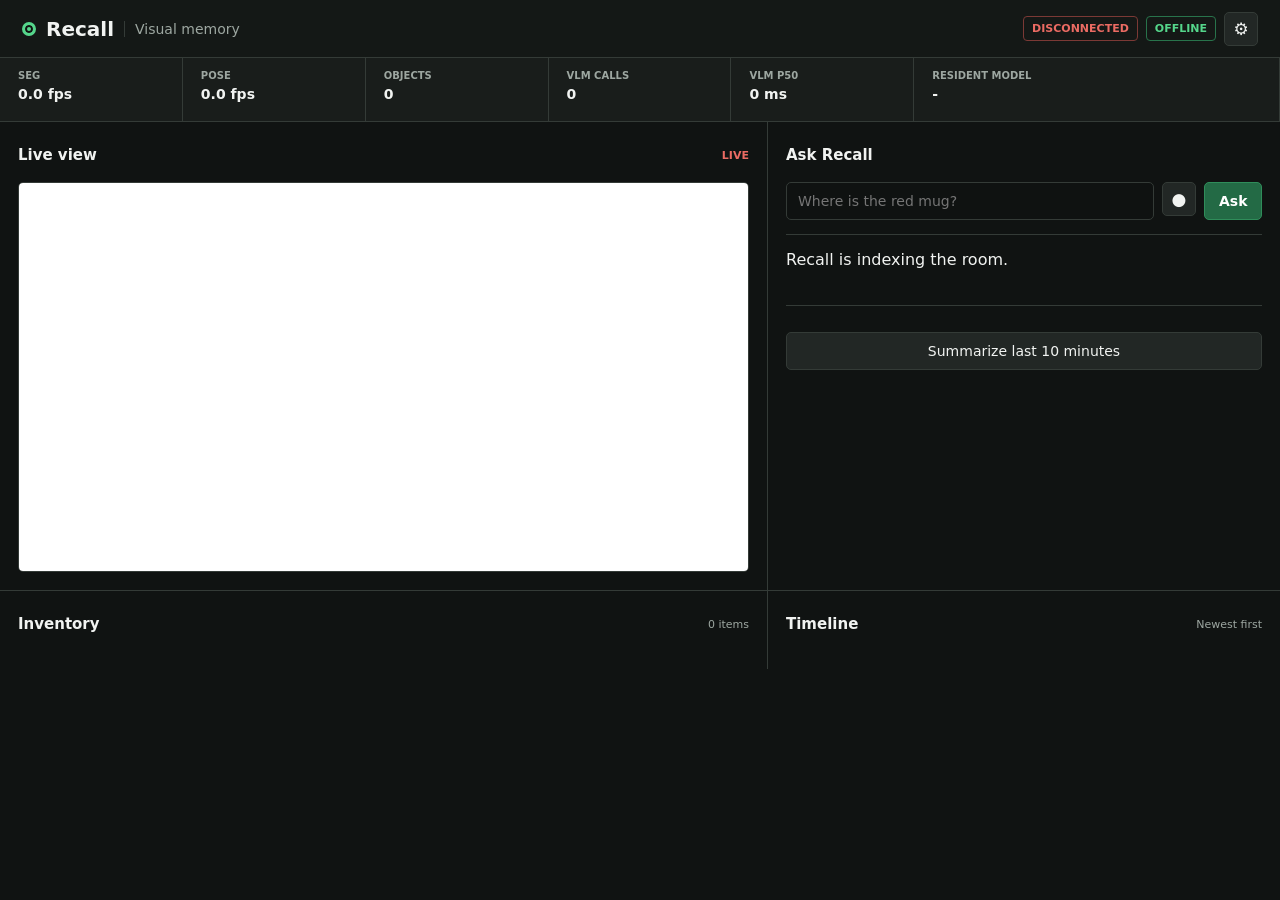
==== ui/index.html @ fa62acf2 "feat: build Recall edge visual memory" ====
<!doctype html>
<html lang="en">
<head>
  <meta charset="utf-8">
  <meta name="viewport" content="width=device-width,initial-scale=1">
  <title>Recall</title>
  <link rel="stylesheet" href="style.css">
</head>
<body>
  <header class="topbar">
    <div class="brand"><span class="mark" aria-hidden="true"></span><h1>Recall</h1><span>Visual memory</span></div>
    <div class="status-group">
      <span id="mode-badge" class="badge warning">CONNECTING</span>
      <span id="offline-badge" class="badge">OFFLINE</span>
      <button id="settings-button" class="icon-button" title="Connection settings" aria-label="Connection settings">&#9881;</button>
    </div>
  </header>

  <section id="status-strip" class="status-strip" aria-label="Runtime status">
    <div><span>SEG</span><strong id="seg-fps">0.0 fps</strong></div>
    <div><span>POSE</span><strong id="pose-fps">0.0 fps</strong></div>
    <div><span>OBJECTS</span><strong id="object-count">0</strong></div>
    <div><span>VLM CALLS</span><strong id="vlm-calls">0</strong></div>
    <div><span>VLM P50</span><strong id="vlm-latency">0 ms</strong></div>
    <div class="model-stat"><span>RESIDENT MODEL</span><strong id="model-name">-</strong></div>
  </section>

  <main>
    <section class="workspace">
      <div class="live-pane">
        <div class="section-title"><h2>Live view</h2><span class="live-dot">LIVE</span></div>
        <div class="viewer-frame">
          <iframe id="live-view" title="Recall live camera"></iframe>
          <div id="viewer-fallback" class="viewer-fallback"><strong>Insight channel 0</strong><span>Waiting for video</span></div>
        </div>
      </div>
      <div class="ask-pane">
        <div class="section-title"><h2>Ask Recall</h2></div>
        <form id="ask-form">
          <input id="question" name="question" autocomplete="off" placeholder="Where is the red mug?" aria-label="Question">
          <button id="mic-button" class="icon-button mic" type="button" title="Ask by voice" aria-label="Ask by voice">&#9679;</button>
          <button class="send-button" type="submit">Ask</button>
        </form>
        <div id="answer" class="answer" aria-live="polite">Recall is indexing the room.</div>
        <div id="answer-snapshots" class="snapshot-grid"></div>
        <button id="summary-button" class="secondary-button" type="button">Summarize last 10 minutes</button>
      </div>
    </section>

    <section class="memory-band">
      <div class="inventory-pane">
        <div class="section-title"><h2>Inventory</h2><span id="inventory-count">0 items</span></div>
        <div id="inventory" class="inventory-grid"></div>
      </div>
      <div class="timeline-pane">
        <div class="section-title"><h2>Timeline</h2><span>Newest first</span></div>
        <div id="timeline" class="timeline"></div>
      </div>
    </section>
  </main>

  <dialog id="settings-dialog">
    <form method="dialog">
      <div class="section-title"><h2>Connection</h2><button class="icon-button" value="cancel" aria-label="Close">&#215;</button></div>
      <label>Recall API<input id="api-url" value="http://10.42.0.232:8090"></label>
      <label>Insight viewer<input id="insight-url" value="https://10.42.0.1:8081/static/viewer.html?mode=light&amp;src=0&amp;max_channels=4"></label>
      <button id="save-settings" class="send-button" value="default">Save</button>
    </form>
  </dialog>
  <script src="app.js"></script>
</body>
</html>
---- ui/style.css ----
:root {
  color-scheme: dark;
  --bg: #101312;
  --surface: #191d1b;
  --surface-2: #222725;
  --line: #343b37;
  --text: #f1f3f1;
  --muted: #9da7a1;
  --green: #55d68b;
  --amber: #e8b55b;
  --red: #eb6b63;
  --blue: #6ea8df;
}
* { box-sizing: border-box; }
body { margin: 0; background: var(--bg); color: var(--text); font-family: Inter, ui-sans-serif, system-ui, sans-serif; font-size: 14px; letter-spacing: 0; }
button, input { font: inherit; letter-spacing: 0; }
button { cursor: pointer; }
.topbar { height: 58px; padding: 0 22px; display: flex; align-items: center; justify-content: space-between; border-bottom: 1px solid var(--line); background: #141816; }
.brand, .status-group, .section-title { display: flex; align-items: center; }
.brand { gap: 10px; }
.brand h1 { margin: 0; font-size: 20px; }
.brand > span:last-child { color: var(--muted); padding-left: 10px; border-left: 1px solid var(--line); }
.mark { width: 14px; height: 14px; border: 3px solid var(--green); border-radius: 50%; box-shadow: inset 0 0 0 2px var(--bg); background: var(--green); }
.status-group { gap: 8px; }
.badge { padding: 5px 8px; border: 1px solid #28734b; color: var(--green); font-size: 11px; font-weight: 700; border-radius: 4px; }
.badge.warning { color: var(--amber); border-color: #755b2e; }
.badge.error { color: var(--red); border-color: #7b3935; }
.icon-button { border: 1px solid var(--line); background: var(--surface-2); color: var(--text); width: 34px; height: 34px; border-radius: 5px; font-size: 17px; }
.icon-button:hover, .secondary-button:hover { border-color: var(--blue); }
.status-strip { min-height: 64px; display: grid; grid-template-columns: repeat(5, minmax(90px, 1fr)) minmax(220px, 2fr); border-bottom: 1px solid var(--line); background: var(--surface); }
.status-strip > div { padding: 12px 18px; border-right: 1px solid var(--line); min-width: 0; }
.status-strip span { display: block; color: var(--muted); font-size: 10px; font-weight: 700; margin-bottom: 5px; }
.status-strip strong { display: block; font-size: 14px; white-space: nowrap; overflow: hidden; text-overflow: ellipsis; }
main { width: 100%; }
.workspace { display: grid; grid-template-columns: minmax(0, 3fr) minmax(320px, 2fr); min-height: 450px; border-bottom: 1px solid var(--line); }
.live-pane, .ask-pane, .inventory-pane, .timeline-pane { padding: 18px; min-width: 0; }
.live-pane, .inventory-pane { border-right: 1px solid var(--line); }
.section-title { justify-content: space-between; min-height: 30px; margin-bottom: 12px; }
.section-title h2 { margin: 0; font-size: 15px; }
.section-title span { color: var(--muted); font-size: 11px; }
.live-dot { color: var(--red) !important; font-weight: 700; }
.viewer-frame { position: relative; background: #080a09; width: 100%; aspect-ratio: 16 / 9; max-height: 390px; overflow: hidden; border: 1px solid var(--line); border-radius: 5px; }
.viewer-frame iframe { position: absolute; inset: 0; width: 100%; height: 100%; border: 0; z-index: 2; background: transparent; }
.viewer-fallback { position: absolute; inset: 0; display: flex; flex-direction: column; justify-content: center; align-items: center; gap: 6px; color: var(--muted); }
.viewer-fallback strong { color: var(--text); }
#ask-form { display: grid; grid-template-columns: minmax(0, 1fr) 34px 58px; gap: 8px; }
input { width: 100%; height: 38px; border: 1px solid var(--line); border-radius: 5px; background: #0f1211; color: var(--text); padding: 0 11px; outline: none; }
input:focus { border-color: var(--blue); }
.mic.recording { color: var(--red); border-color: var(--red); }
.send-button { border: 1px solid #2f8d5a; background: #236a45; color: white; border-radius: 5px; font-weight: 700; padding: 0 14px; min-height: 36px; }
.answer { margin: 14px 0; min-height: 72px; padding: 13px 0; border-top: 1px solid var(--line); border-bottom: 1px solid var(--line); font-size: 16px; line-height: 1.5; }
.snapshot-grid { display: grid; grid-template-columns: repeat(2, minmax(0, 1fr)); gap: 8px; }
.snapshot-grid img { width: 100%; aspect-ratio: 16 / 9; object-fit: cover; border-radius: 5px; border: 1px solid var(--line); }
.secondary-button { width: 100%; min-height: 38px; margin-top: 12px; border: 1px solid var(--line); border-radius: 5px; background: var(--surface-2); color: var(--text); }
.memory-band { display: grid; grid-template-columns: minmax(0, 3fr) minmax(320px, 2fr); }
.inventory-grid { display: grid; grid-template-columns: repeat(3, minmax(0, 1fr)); gap: 9px; }
.item-card { display: grid; grid-template-columns: 62px minmax(0, 1fr); height: 78px; border: 1px solid var(--line); border-radius: 6px; overflow: hidden; background: var(--surface); }
.item-card img { width: 62px; height: 76px; object-fit: cover; background: #0c0e0d; }
.item-copy { padding: 10px; min-width: 0; }
.item-copy strong, .item-copy span { display: block; overflow: hidden; text-overflow: ellipsis; white-space: nowrap; }
.item-copy span { color: var(--muted); font-size: 11px; margin-top: 5px; }
.state { color: var(--green) !important; text-transform: uppercase; font-weight: 700; }
.state.missing { color: var(--red) !important; }
.timeline { max-height: 370px; overflow-y: auto; }
.event { display: grid; grid-template-columns: 66px minmax(0, 1fr) 72px; gap: 10px; align-items: center; min-height: 62px; border-top: 1px solid var(--line); }
.event time { color: var(--muted); font-variant-numeric: tabular-nums; }
.event strong, .event span { display: block; }
.event span { color: var(--muted); margin-top: 3px; font-size: 11px; }
.event img { width: 72px; height: 48px; object-fit: cover; border-radius: 4px; }
.empty { color: var(--muted); padding: 24px 0; }
dialog { width: min(480px, calc(100% - 30px)); border: 1px solid var(--line); border-radius: 7px; background: var(--surface); color: var(--text); padding: 20px; }
dialog::backdrop { background: rgba(0,0,0,.72); }
dialog form { display: grid; gap: 14px; }
dialog label { display: grid; gap: 6px; color: var(--muted); font-size: 12px; }
@media (max-width: 900px) {
  .status-strip { grid-template-columns: repeat(3, 1fr); }
  .status-strip > div:nth-child(3) { border-right: 0; }
  .workspace, .memory-band { grid-template-columns: 1fr; }
  .live-pane, .inventory-pane { border-right: 0; border-bottom: 1px solid var(--line); }
  .inventory-grid { grid-template-columns: repeat(2, minmax(0, 1fr)); }
}
@media (max-width: 560px) {
  .topbar { padding: 0 12px; }
  .brand > span:last-child { display: none; }
  .status-strip { grid-template-columns: repeat(2, 1fr); }
  .status-strip > div { padding: 10px 12px; }
  .model-stat { grid-column: span 2; }
  .live-pane, .ask-pane, .inventory-pane, .timeline-pane { padding: 13px; }
  .inventory-grid { grid-template-columns: 1fr; }
  #ask-form { grid-template-columns: minmax(0, 1fr) 34px; }
  .send-button { grid-column: span 2; }
}
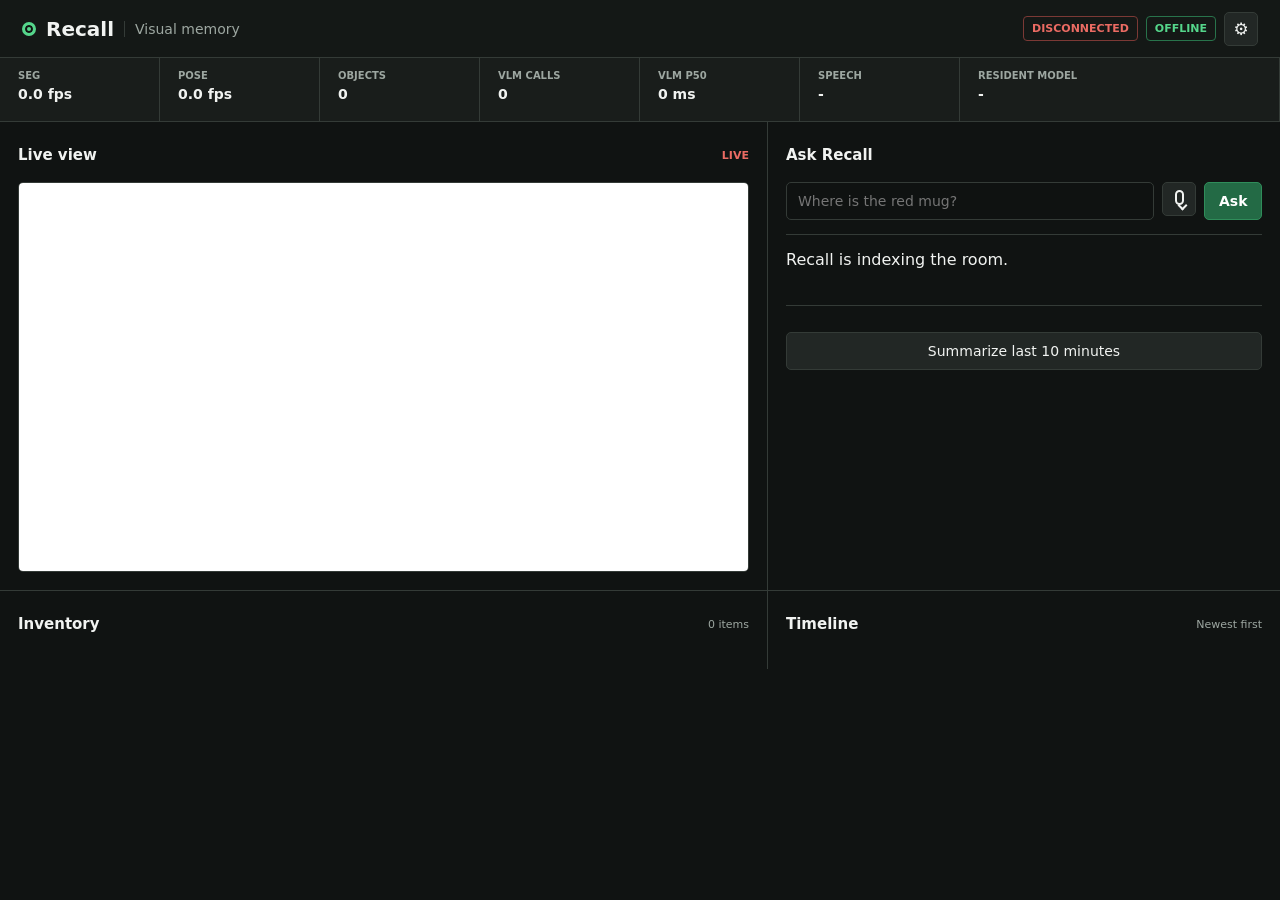
==== commit 6db310ba: "refactor: harden Recall through 50 product audits" ====
--- a/ui/index.html
+++ b/ui/index.html
@@ -22,6 +22,7 @@
     <div><span>OBJECTS</span><strong id="object-count">0</strong></div>
     <div><span>VLM CALLS</span><strong id="vlm-calls">0</strong></div>
     <div><span>VLM P50</span><strong id="vlm-latency">0 ms</strong></div>
+    <div><span>SPEECH</span><strong id="tts-status">-</strong></div>
     <div class="model-stat"><span>RESIDENT MODEL</span><strong id="model-name">-</strong></div>
   </section>
 
@@ -38,8 +39,8 @@
         <div class="section-title"><h2>Ask Recall</h2></div>
         <form id="ask-form">
           <input id="question" name="question" autocomplete="off" placeholder="Where is the red mug?" aria-label="Question">
-          <button id="mic-button" class="icon-button mic" type="button" title="Ask by voice" aria-label="Ask by voice">&#9679;</button>
-          <button class="send-button" type="submit">Ask</button>
+          <button id="mic-button" class="icon-button mic" type="button" title="Ask by voice" aria-label="Ask by voice" aria-pressed="false"><span class="mic-icon" aria-hidden="true"></span></button>
+          <button id="ask-button" class="send-button" type="submit">Ask</button>
         </form>
         <div id="answer" class="answer" aria-live="polite">Recall is indexing the room.</div>
         <div id="answer-snapshots" class="snapshot-grid"></div>
--- a/ui/style.css
+++ b/ui/style.css
@@ -27,7 +27,7 @@
 .badge.error { color: var(--red); border-color: #7b3935; }
 .icon-button { border: 1px solid var(--line); background: var(--surface-2); color: var(--text); width: 34px; height: 34px; border-radius: 5px; font-size: 17px; }
 .icon-button:hover, .secondary-button:hover { border-color: var(--blue); }
-.status-strip { min-height: 64px; display: grid; grid-template-columns: repeat(5, minmax(90px, 1fr)) minmax(220px, 2fr); border-bottom: 1px solid var(--line); background: var(--surface); }
+.status-strip { min-height: 64px; display: grid; grid-template-columns: repeat(6, minmax(86px, 1fr)) minmax(220px, 2fr); border-bottom: 1px solid var(--line); background: var(--surface); }
 .status-strip > div { padding: 12px 18px; border-right: 1px solid var(--line); min-width: 0; }
 .status-strip span { display: block; color: var(--muted); font-size: 10px; font-weight: 700; margin-bottom: 5px; }
 .status-strip strong { display: block; font-size: 14px; white-space: nowrap; overflow: hidden; text-overflow: ellipsis; }
@@ -47,6 +47,10 @@
 input { width: 100%; height: 38px; border: 1px solid var(--line); border-radius: 5px; background: #0f1211; color: var(--text); padding: 0 11px; outline: none; }
 input:focus { border-color: var(--blue); }
 .mic.recording { color: var(--red); border-color: var(--red); }
+.mic-icon { display: inline-block; position: relative; width: 9px; height: 15px; border: 2px solid currentColor; border-radius: 5px; }
+.mic-icon::after { content: ""; position: absolute; left: 2px; bottom: -6px; width: 5px; height: 5px; border-left: 2px solid currentColor; border-bottom: 2px solid currentColor; transform: rotate(-45deg); }
+.mic.recording .mic-icon { color: var(--red); }
+.send-button:disabled, .secondary-button:disabled, .icon-button:disabled, input:disabled { cursor: wait; opacity: .55; }
 .send-button { border: 1px solid #2f8d5a; background: #236a45; color: white; border-radius: 5px; font-weight: 700; padding: 0 14px; min-height: 36px; }
 .answer { margin: 14px 0; min-height: 72px; padding: 13px 0; border-top: 1px solid var(--line); border-bottom: 1px solid var(--line); font-size: 16px; line-height: 1.5; }
 .snapshot-grid { display: grid; grid-template-columns: repeat(2, minmax(0, 1fr)); gap: 8px; }
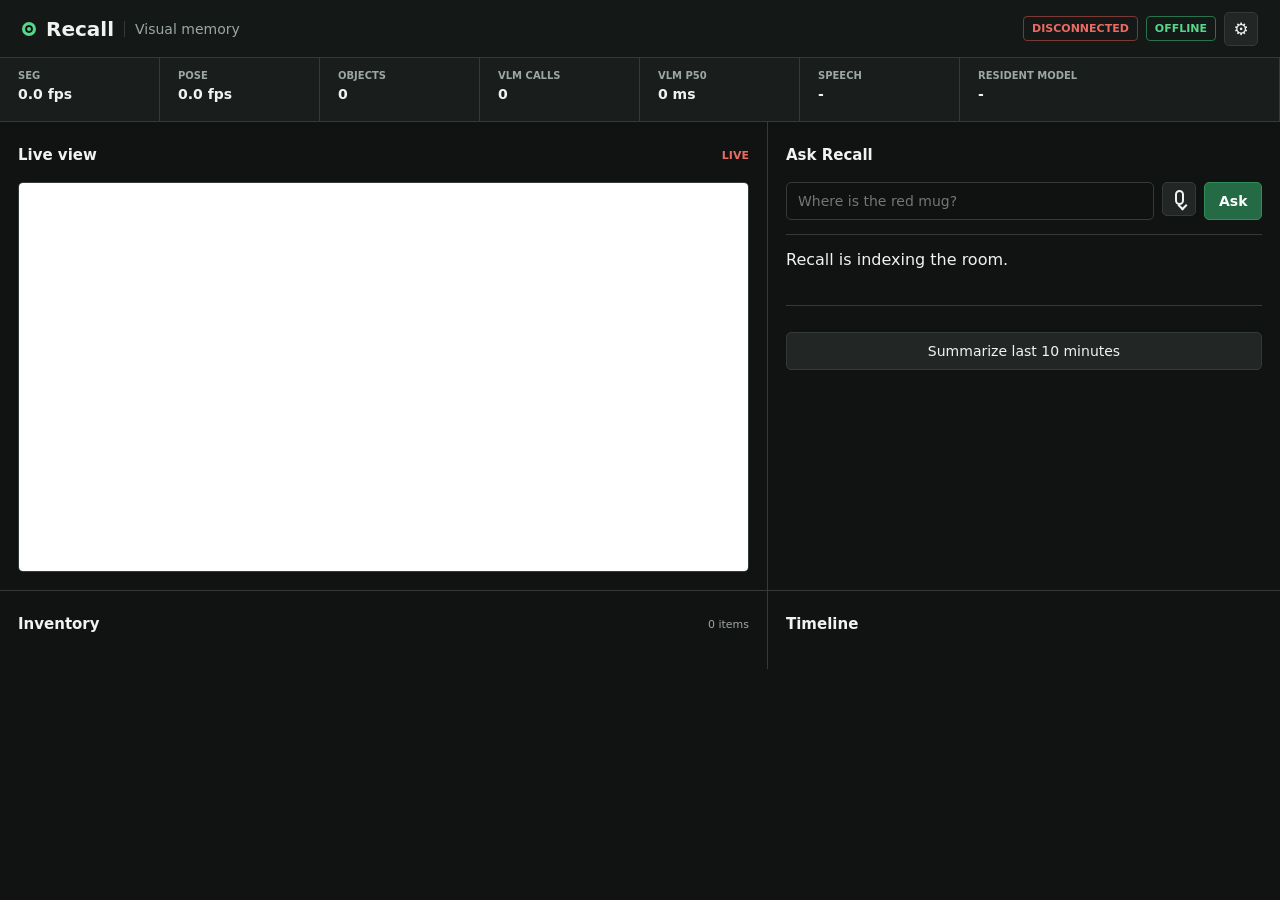
==== commit f410dce3: "refactor: harden Recall through 100 product audits" ====
--- a/ui/index.html
+++ b/ui/index.html
@@ -54,7 +54,7 @@
         <div id="inventory" class="inventory-grid"></div>
       </div>
       <div class="timeline-pane">
-        <div class="section-title"><h2>Timeline</h2><span>Newest first</span></div>
+        <div class="section-title"><h2 id="timeline-title">Timeline</h2><button id="all-events" class="text-button" type="button" hidden>All events</button></div>
         <div id="timeline" class="timeline"></div>
       </div>
     </section>
--- a/ui/style.css
+++ b/ui/style.css
@@ -38,6 +38,7 @@
 .section-title { justify-content: space-between; min-height: 30px; margin-bottom: 12px; }
 .section-title h2 { margin: 0; font-size: 15px; }
 .section-title span { color: var(--muted); font-size: 11px; }
+.text-button { border: 0; background: transparent; color: var(--blue); padding: 4px; font-size: 12px; }
 .live-dot { color: var(--red) !important; font-weight: 700; }
 .viewer-frame { position: relative; background: #080a09; width: 100%; aspect-ratio: 16 / 9; max-height: 390px; overflow: hidden; border: 1px solid var(--line); border-radius: 5px; }
 .viewer-frame iframe { position: absolute; inset: 0; width: 100%; height: 100%; border: 0; z-index: 2; background: transparent; }
@@ -58,7 +59,8 @@
 .secondary-button { width: 100%; min-height: 38px; margin-top: 12px; border: 1px solid var(--line); border-radius: 5px; background: var(--surface-2); color: var(--text); }
 .memory-band { display: grid; grid-template-columns: minmax(0, 3fr) minmax(320px, 2fr); }
 .inventory-grid { display: grid; grid-template-columns: repeat(3, minmax(0, 1fr)); gap: 9px; }
-.item-card { display: grid; grid-template-columns: 62px minmax(0, 1fr); height: 78px; border: 1px solid var(--line); border-radius: 6px; overflow: hidden; background: var(--surface); }
+.item-card { display: grid; grid-template-columns: 62px minmax(0, 1fr); width: 100%; height: 78px; padding: 0; color: var(--text); text-align: left; border: 1px solid var(--line); border-radius: 6px; overflow: hidden; background: var(--surface); }
+.item-card:hover, .item-card.selected { border-color: var(--blue); background: var(--surface-2); }
 .item-card img { width: 62px; height: 76px; object-fit: cover; background: #0c0e0d; }
 .item-copy { padding: 10px; min-width: 0; }
 .item-copy strong, .item-copy span { display: block; overflow: hidden; text-overflow: ellipsis; white-space: nowrap; }
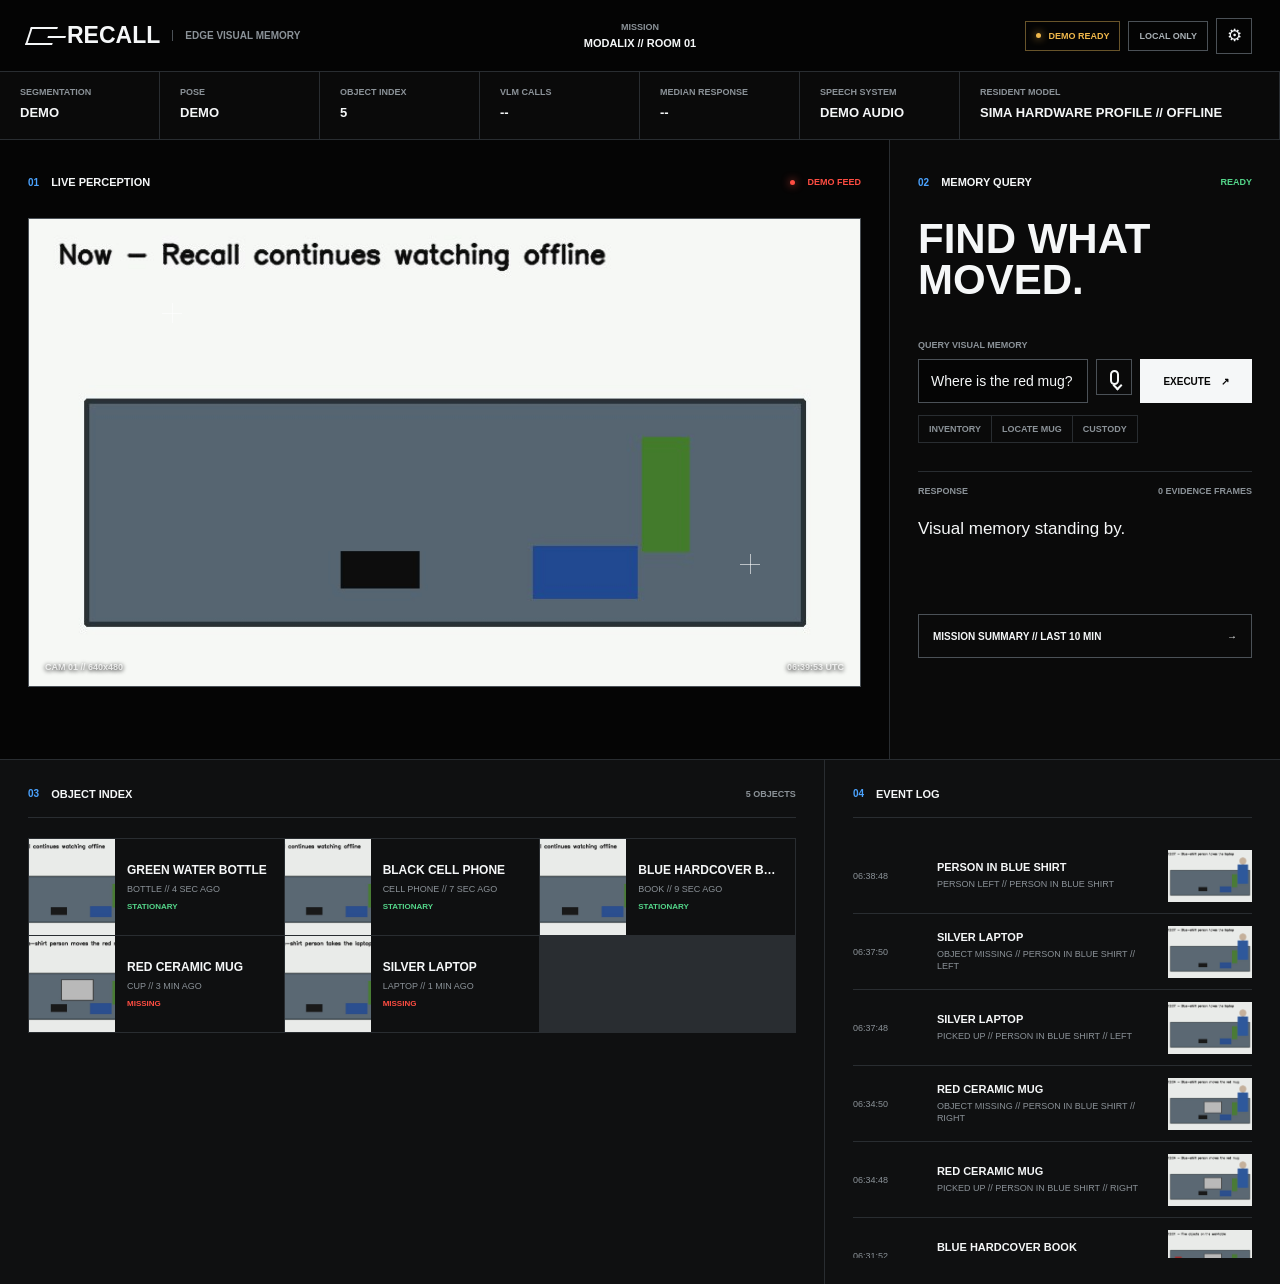
==== commit 1ddfa190: "feat: ship aerospace visual memory console" ====
--- a/ui/index.html
+++ b/ui/index.html
@@ -3,58 +3,96 @@
 <head>
   <meta charset="utf-8">
   <meta name="viewport" content="width=device-width,initial-scale=1">
-  <title>Recall</title>
+  <meta name="theme-color" content="#050505">
+  <title>Recall // Edge Visual Memory</title>
   <link rel="stylesheet" href="style.css">
 </head>
 <body>
   <header class="topbar">
-    <div class="brand"><span class="mark" aria-hidden="true"></span><h1>Recall</h1><span>Visual memory</span></div>
+    <a class="brand" href="#top" aria-label="Recall home">
+      <span class="brand-mark" aria-hidden="true"></span>
+      <span class="brand-name">RECALL</span>
+      <span class="brand-subtitle">EDGE VISUAL MEMORY</span>
+    </a>
+    <div class="mission-id" aria-label="Deployment target">
+      <span>MISSION</span>
+      <strong>MODALIX // ROOM 01</strong>
+    </div>
     <div class="status-group">
-      <span id="mode-badge" class="badge warning">CONNECTING</span>
-      <span id="offline-badge" class="badge">OFFLINE</span>
-      <button id="settings-button" class="icon-button" title="Connection settings" aria-label="Connection settings">&#9881;</button>
+      <span id="mode-badge" class="badge warning"><i></i>CONNECTING</span>
+      <span id="offline-badge" class="badge neutral">LOCAL ONLY</span>
+      <button id="settings-button" class="icon-button" title="Connection settings" aria-label="Connection settings"><span aria-hidden="true">&#9881;</span></button>
     </div>
   </header>
 
-  <section id="status-strip" class="status-strip" aria-label="Runtime status">
-    <div><span>SEG</span><strong id="seg-fps">0.0 fps</strong></div>
-    <div><span>POSE</span><strong id="pose-fps">0.0 fps</strong></div>
-    <div><span>OBJECTS</span><strong id="object-count">0</strong></div>
+  <section id="status-strip" class="status-strip" aria-label="Runtime telemetry">
+    <div><span>SEGMENTATION</span><strong id="seg-fps">0.0 FPS</strong></div>
+    <div><span>POSE</span><strong id="pose-fps">0.0 FPS</strong></div>
+    <div><span>OBJECT INDEX</span><strong id="object-count">0</strong></div>
     <div><span>VLM CALLS</span><strong id="vlm-calls">0</strong></div>
-    <div><span>VLM P50</span><strong id="vlm-latency">0 ms</strong></div>
-    <div><span>SPEECH</span><strong id="tts-status">-</strong></div>
-    <div class="model-stat"><span>RESIDENT MODEL</span><strong id="model-name">-</strong></div>
+    <div><span>MEDIAN RESPONSE</span><strong id="vlm-latency">0 MS</strong></div>
+    <div><span>SPEECH SYSTEM</span><strong id="tts-status">STANDBY</strong></div>
+    <div class="model-stat"><span>RESIDENT MODEL</span><strong id="model-name">WAITING FOR LINK</strong></div>
   </section>
 
-  <main>
+  <main id="top">
     <section class="workspace">
       <div class="live-pane">
-        <div class="section-title"><h2>Live view</h2><span class="live-dot">LIVE</span></div>
-        <div class="viewer-frame">
-          <iframe id="live-view" title="Recall live camera"></iframe>
-          <div id="viewer-fallback" class="viewer-fallback"><strong>Insight channel 0</strong><span>Waiting for video</span></div>
+        <div class="section-heading">
+          <div><span class="section-index">01</span><span class="eyebrow">LIVE PERCEPTION</span></div>
+          <div class="feed-state"><i></i><span id="feed-state">ACQUIRING</span></div>
+        </div>
+        <div class="viewer-frame demo-mode" id="viewer-frame">
+          <iframe id="live-view" title="Recall live camera feed"></iframe>
+          <img id="demo-view" class="demo-view" src="assets/scene-now.jpg" alt="Recall demonstration room feed">
+          <div id="viewer-fallback" class="viewer-fallback"><span>OPTICAL LINK</span><strong>CAMERA 01</strong><small>WAITING FOR VIDEO TRANSPORT</small></div>
+          <div class="feed-hud" aria-hidden="true"><span>CAM 01 // 640x480</span><time id="feed-clock">00:00:00 UTC</time></div>
+          <div class="reticle reticle-a" aria-hidden="true"></div>
+          <div class="reticle reticle-b" aria-hidden="true"></div>
         </div>
       </div>
-      <div class="ask-pane">
-        <div class="section-title"><h2>Ask Recall</h2></div>
+
+      <aside class="ask-pane">
+        <div class="section-heading">
+          <div><span class="section-index">02</span><span class="eyebrow">MEMORY QUERY</span></div>
+          <span id="query-state" class="query-state">READY</span>
+        </div>
+        <h1>FIND WHAT<br>MOVED.</h1>
         <form id="ask-form">
-          <input id="question" name="question" autocomplete="off" placeholder="Where is the red mug?" aria-label="Question">
-          <button id="mic-button" class="icon-button mic" type="button" title="Ask by voice" aria-label="Ask by voice" aria-pressed="false"><span class="mic-icon" aria-hidden="true"></span></button>
-          <button id="ask-button" class="send-button" type="submit">Ask</button>
+          <label for="question">QUERY VISUAL MEMORY</label>
+          <div class="command-line">
+            <input id="question" name="question" autocomplete="off" value="Where is the red mug?" aria-label="Question">
+            <button id="mic-button" class="icon-button mic" type="button" title="Ask by voice" aria-label="Ask by voice" aria-pressed="false"><span class="mic-icon" aria-hidden="true"></span></button>
+            <button id="ask-button" class="send-button" type="submit">EXECUTE <span aria-hidden="true">&#8599;</span></button>
+          </div>
         </form>
-        <div id="answer" class="answer" aria-live="polite">Recall is indexing the room.</div>
-        <div id="answer-snapshots" class="snapshot-grid"></div>
-        <button id="summary-button" class="secondary-button" type="button">Summarize last 10 minutes</button>
-      </div>
+        <div class="quick-queries" aria-label="Suggested queries">
+          <button type="button" data-question="What's on the table?">INVENTORY</button>
+          <button type="button" data-question="Where is the red mug?">LOCATE MUG</button>
+          <button type="button" data-question="Who took my laptop?">CUSTODY</button>
+        </div>
+        <div class="response-block">
+          <div class="response-label"><span>RESPONSE</span><span id="evidence-count">0 EVIDENCE FRAMES</span></div>
+          <div id="answer" class="answer" aria-live="polite">Visual memory standing by.</div>
+          <div id="answer-snapshots" class="snapshot-grid"></div>
+        </div>
+        <button id="summary-button" class="secondary-button" type="button"><span>MISSION SUMMARY // LAST 10 MIN</span><span aria-hidden="true">&#8594;</span></button>
+      </aside>
     </section>
 
     <section class="memory-band">
       <div class="inventory-pane">
-        <div class="section-title"><h2>Inventory</h2><span id="inventory-count">0 items</span></div>
+        <div class="section-heading memory-heading">
+          <div><span class="section-index">03</span><span class="eyebrow">OBJECT INDEX</span></div>
+          <span id="inventory-count">0 OBJECTS</span>
+        </div>
         <div id="inventory" class="inventory-grid"></div>
       </div>
       <div class="timeline-pane">
-        <div class="section-title"><h2 id="timeline-title">Timeline</h2><button id="all-events" class="text-button" type="button" hidden>All events</button></div>
+        <div class="section-heading memory-heading">
+          <div><span class="section-index">04</span><h2 id="timeline-title">EVENT LOG</h2></div>
+          <button id="all-events" class="text-button" type="button" hidden>VIEW ALL &#8592;</button>
+        </div>
         <div id="timeline" class="timeline"></div>
       </div>
     </section>
@@ -62,10 +100,10 @@
 
   <dialog id="settings-dialog">
     <form method="dialog">
-      <div class="section-title"><h2>Connection</h2><button class="icon-button" value="cancel" aria-label="Close">&#215;</button></div>
-      <label>Recall API<input id="api-url" value="http://10.42.0.232:8090"></label>
-      <label>Insight viewer<input id="insight-url" value="https://10.42.0.1:8081/static/viewer.html?mode=light&amp;src=0&amp;max_channels=4"></label>
-      <button id="save-settings" class="send-button" value="default">Save</button>
+      <div class="dialog-heading"><div><span>CONNECTION</span><h2>LINK CONFIGURATION</h2></div><button class="icon-button" value="cancel" aria-label="Close">&#215;</button></div>
+      <label>RECALL API<input id="api-url" value="http://10.42.0.232:8090"></label>
+      <label>INSIGHT VIEWER<input id="insight-url" value="https://10.42.0.1:8081/static/viewer.html?mode=light&amp;src=0&amp;max_channels=4"></label>
+      <button id="save-settings" class="send-button dialog-save" value="default">APPLY CONNECTION</button>
     </form>
   </dialog>
   <script src="app.js"></script>
--- a/ui/style.css
+++ b/ui/style.css
@@ -1,98 +1,163 @@
 :root {
   color-scheme: dark;
-  --bg: #101312;
-  --surface: #191d1b;
-  --surface-2: #222725;
-  --line: #343b37;
-  --text: #f1f3f1;
-  --muted: #9da7a1;
-  --green: #55d68b;
-  --amber: #e8b55b;
-  --red: #eb6b63;
-  --blue: #6ea8df;
+  --black: #050505;
+  --ink: #0a0a0a;
+  --panel: #0f1011;
+  --panel-2: #141619;
+  --white: #f5f7f8;
+  --muted: #8b9298;
+  --line: #292d31;
+  --line-bright: #4b5157;
+  --blue: #4ba3ff;
+  --green: #54d68a;
+  --amber: #f0b84b;
+  --red: #ff4d42;
 }
 * { box-sizing: border-box; }
-body { margin: 0; background: var(--bg); color: var(--text); font-family: Inter, ui-sans-serif, system-ui, sans-serif; font-size: 14px; letter-spacing: 0; }
+html { scroll-behavior: smooth; background: var(--black); }
+body { margin: 0; min-width: 320px; background: var(--black); color: var(--white); font-family: Arial, Helvetica, sans-serif; font-size: 14px; letter-spacing: 0; }
 button, input { font: inherit; letter-spacing: 0; }
 button { cursor: pointer; }
-.topbar { height: 58px; padding: 0 22px; display: flex; align-items: center; justify-content: space-between; border-bottom: 1px solid var(--line); background: #141816; }
-.brand, .status-group, .section-title { display: flex; align-items: center; }
-.brand { gap: 10px; }
-.brand h1 { margin: 0; font-size: 20px; }
-.brand > span:last-child { color: var(--muted); padding-left: 10px; border-left: 1px solid var(--line); }
-.mark { width: 14px; height: 14px; border: 3px solid var(--green); border-radius: 50%; box-shadow: inset 0 0 0 2px var(--bg); background: var(--green); }
-.status-group { gap: 8px; }
-.badge { padding: 5px 8px; border: 1px solid #28734b; color: var(--green); font-size: 11px; font-weight: 700; border-radius: 4px; }
-.badge.warning { color: var(--amber); border-color: #755b2e; }
-.badge.error { color: var(--red); border-color: #7b3935; }
-.icon-button { border: 1px solid var(--line); background: var(--surface-2); color: var(--text); width: 34px; height: 34px; border-radius: 5px; font-size: 17px; }
-.icon-button:hover, .secondary-button:hover { border-color: var(--blue); }
-.status-strip { min-height: 64px; display: grid; grid-template-columns: repeat(6, minmax(86px, 1fr)) minmax(220px, 2fr); border-bottom: 1px solid var(--line); background: var(--surface); }
-.status-strip > div { padding: 12px 18px; border-right: 1px solid var(--line); min-width: 0; }
-.status-strip span { display: block; color: var(--muted); font-size: 10px; font-weight: 700; margin-bottom: 5px; }
-.status-strip strong { display: block; font-size: 14px; white-space: nowrap; overflow: hidden; text-overflow: ellipsis; }
+button, .item-card, .viewer-frame { transition: color 150ms ease, border-color 150ms ease, background-color 150ms ease; }
+button:focus-visible, input:focus-visible, a:focus-visible { outline: 2px solid var(--blue); outline-offset: 2px; }
+.topbar { position: sticky; top: 0; z-index: 20; height: 72px; padding: 0 28px; display: grid; grid-template-columns: minmax(260px, 1fr) auto minmax(260px, 1fr); align-items: center; border-bottom: 1px solid var(--line); background: rgba(5, 5, 5, .96); }
+.brand { display: flex; align-items: center; gap: 12px; color: var(--white); text-decoration: none; width: fit-content; }
+.brand-mark { position: relative; width: 27px; height: 18px; border: 2px solid var(--white); border-right: 0; transform: skewX(-18deg); }
+.brand-mark::after { content: ""; position: absolute; width: 18px; height: 2px; right: -11px; top: 7px; background: var(--white); }
+.brand-name { font-size: 23px; line-height: 1; font-weight: 900; }
+.brand-subtitle { color: var(--muted); font-size: 10px; font-weight: 700; border-left: 1px solid var(--line-bright); padding-left: 12px; }
+.mission-id { text-align: center; }
+.mission-id span, .mission-id strong { display: block; }
+.mission-id span { color: var(--muted); font-size: 9px; font-weight: 700; margin-bottom: 5px; }
+.mission-id strong { font-size: 11px; }
+.status-group { justify-self: end; display: flex; align-items: center; gap: 8px; }
+.badge { height: 30px; display: inline-flex; align-items: center; gap: 7px; padding: 0 10px; border: 1px solid #286441; color: var(--green); font-size: 9px; font-weight: 800; }
+.badge i, .feed-state i { width: 5px; height: 5px; background: currentColor; border-radius: 50%; box-shadow: 0 0 9px currentColor; }
+.feed-state i { animation: signal 1.8s ease-in-out infinite; }
+.badge.warning { color: var(--amber); border-color: #68542a; }
+.badge.error { color: var(--red); border-color: #6d302c; }
+.badge.neutral { color: #a9b0b5; border-color: var(--line-bright); }
+.icon-button { width: 36px; height: 36px; display: inline-grid; place-items: center; padding: 0; border: 1px solid var(--line-bright); border-radius: 0; background: transparent; color: var(--white); font-size: 17px; }
+.icon-button:hover { color: var(--blue); border-color: var(--blue); }
+.status-strip { display: grid; grid-template-columns: repeat(6, minmax(92px, 1fr)) minmax(240px, 2fr); min-height: 68px; border-bottom: 1px solid var(--line); background: var(--ink); }
+.status-strip > div { min-width: 0; padding: 15px 20px; border-right: 1px solid var(--line); }
+.status-strip span { display: block; margin-bottom: 8px; color: var(--muted); font-size: 9px; font-weight: 700; }
+.status-strip strong { display: block; white-space: nowrap; overflow: hidden; text-overflow: ellipsis; font-size: 13px; font-variant-numeric: tabular-nums; }
 main { width: 100%; }
-.workspace { display: grid; grid-template-columns: minmax(0, 3fr) minmax(320px, 2fr); min-height: 450px; border-bottom: 1px solid var(--line); }
-.live-pane, .ask-pane, .inventory-pane, .timeline-pane { padding: 18px; min-width: 0; }
+.workspace { display: grid; grid-template-columns: minmax(0, 1.75fr) minmax(390px, .75fr); min-height: 620px; border-bottom: 1px solid var(--line); }
+.live-pane, .ask-pane, .inventory-pane, .timeline-pane { min-width: 0; padding: 26px 28px; }
 .live-pane, .inventory-pane { border-right: 1px solid var(--line); }
-.section-title { justify-content: space-between; min-height: 30px; margin-bottom: 12px; }
-.section-title h2 { margin: 0; font-size: 15px; }
-.section-title span { color: var(--muted); font-size: 11px; }
-.text-button { border: 0; background: transparent; color: var(--blue); padding: 4px; font-size: 12px; }
-.live-dot { color: var(--red) !important; font-weight: 700; }
-.viewer-frame { position: relative; background: #080a09; width: 100%; aspect-ratio: 16 / 9; max-height: 390px; overflow: hidden; border: 1px solid var(--line); border-radius: 5px; }
-.viewer-frame iframe { position: absolute; inset: 0; width: 100%; height: 100%; border: 0; z-index: 2; background: transparent; }
-.viewer-fallback { position: absolute; inset: 0; display: flex; flex-direction: column; justify-content: center; align-items: center; gap: 6px; color: var(--muted); }
-.viewer-fallback strong { color: var(--text); }
-#ask-form { display: grid; grid-template-columns: minmax(0, 1fr) 34px 58px; gap: 8px; }
-input { width: 100%; height: 38px; border: 1px solid var(--line); border-radius: 5px; background: #0f1211; color: var(--text); padding: 0 11px; outline: none; }
-input:focus { border-color: var(--blue); }
+.ask-pane { background: var(--ink); }
+.section-heading { min-height: 32px; display: flex; align-items: center; justify-content: space-between; gap: 16px; margin-bottom: 20px; }
+.section-heading > div { display: flex; align-items: center; gap: 12px; min-width: 0; }
+.section-index { color: var(--blue); font-size: 10px; font-weight: 800; font-variant-numeric: tabular-nums; }
+.eyebrow, .memory-heading h2 { margin: 0; color: var(--white); font-size: 11px; font-weight: 800; }
+.feed-state { color: var(--red); font-size: 9px; font-weight: 800; }
+.query-state { color: var(--green); font-size: 9px; font-weight: 800; }
+.viewer-frame { position: relative; width: 100%; aspect-ratio: 16 / 9; min-height: 340px; max-height: 540px; overflow: hidden; border: 1px solid var(--line-bright); background: #020202; }
+.viewer-frame iframe, .demo-view { position: absolute; inset: 0; width: 100%; height: 100%; border: 0; object-fit: cover; }
+.viewer-frame iframe { z-index: 3; background: #020202; }
+.demo-view { z-index: 2; display: none; filter: saturate(.72) contrast(1.12); }
+.viewer-frame.demo-mode iframe { display: none; }
+.viewer-frame.demo-mode .demo-view { display: block; }
+.viewer-fallback { position: absolute; z-index: 1; inset: 0; display: flex; flex-direction: column; align-items: center; justify-content: center; color: var(--muted); }
+.viewer-fallback span { font-size: 9px; font-weight: 800; }
+.viewer-fallback strong { margin: 8px 0; color: var(--white); font-size: 30px; }
+.viewer-fallback small { font-size: 9px; }
+.feed-hud { position: absolute; z-index: 4; left: 16px; right: 16px; bottom: 14px; display: flex; justify-content: space-between; color: rgba(255,255,255,.78); font-size: 9px; font-weight: 800; pointer-events: none; text-shadow: 0 1px 4px #000; }
+.reticle { position: absolute; z-index: 4; width: 20px; height: 20px; pointer-events: none; }
+.reticle::before, .reticle::after { content: ""; position: absolute; background: rgba(255,255,255,.6); }
+.reticle::before { width: 20px; height: 1px; top: 10px; }
+.reticle::after { width: 1px; height: 20px; left: 10px; }
+.reticle-a { top: 18%; left: 16%; }
+.reticle-b { right: 12%; bottom: 24%; }
+.ask-pane h1 { margin: 18px 0 40px; font-size: 42px; line-height: .98; font-weight: 900; }
+#ask-form > label { display: block; color: var(--muted); font-size: 9px; font-weight: 800; margin-bottom: 9px; }
+.command-line { display: grid; grid-template-columns: minmax(0, 1fr) 36px 112px; gap: 8px; }
+input { width: 100%; height: 44px; border: 1px solid var(--line-bright); border-radius: 0; background: #050505; color: var(--white); padding: 0 12px; outline: none; }
+input:focus { border-color: var(--white); }
+.send-button { min-height: 44px; display: inline-flex; align-items: center; justify-content: center; gap: 10px; border: 1px solid var(--white); border-radius: 0; background: var(--white); color: var(--black); font-size: 10px; font-weight: 900; }
+.send-button:hover { background: var(--blue); border-color: var(--blue); }
 .mic.recording { color: var(--red); border-color: var(--red); }
 .mic-icon { display: inline-block; position: relative; width: 9px; height: 15px; border: 2px solid currentColor; border-radius: 5px; }
 .mic-icon::after { content: ""; position: absolute; left: 2px; bottom: -6px; width: 5px; height: 5px; border-left: 2px solid currentColor; border-bottom: 2px solid currentColor; transform: rotate(-45deg); }
-.mic.recording .mic-icon { color: var(--red); }
-.send-button:disabled, .secondary-button:disabled, .icon-button:disabled, input:disabled { cursor: wait; opacity: .55; }
-.send-button { border: 1px solid #2f8d5a; background: #236a45; color: white; border-radius: 5px; font-weight: 700; padding: 0 14px; min-height: 36px; }
-.answer { margin: 14px 0; min-height: 72px; padding: 13px 0; border-top: 1px solid var(--line); border-bottom: 1px solid var(--line); font-size: 16px; line-height: 1.5; }
+.quick-queries { display: flex; flex-wrap: wrap; gap: 0; margin: 12px 0 28px; }
+.quick-queries button { height: 28px; padding: 0 10px; border: 1px solid var(--line); border-left: 0; background: transparent; color: var(--muted); font-size: 9px; font-weight: 800; }
+.quick-queries button:first-child { border-left: 1px solid var(--line); }
+.quick-queries button:hover { color: var(--white); border-color: var(--line-bright); }
+.response-block { border-top: 1px solid var(--line); }
+.response-label { display: flex; justify-content: space-between; padding-top: 14px; color: var(--muted); font-size: 9px; font-weight: 800; }
+.answer { min-height: 104px; padding: 20px 0; color: var(--white); font-size: 17px; line-height: 1.55; }
 .snapshot-grid { display: grid; grid-template-columns: repeat(2, minmax(0, 1fr)); gap: 8px; }
-.snapshot-grid img { width: 100%; aspect-ratio: 16 / 9; object-fit: cover; border-radius: 5px; border: 1px solid var(--line); }
-.secondary-button { width: 100%; min-height: 38px; margin-top: 12px; border: 1px solid var(--line); border-radius: 5px; background: var(--surface-2); color: var(--text); }
-.memory-band { display: grid; grid-template-columns: minmax(0, 3fr) minmax(320px, 2fr); }
-.inventory-grid { display: grid; grid-template-columns: repeat(3, minmax(0, 1fr)); gap: 9px; }
-.item-card { display: grid; grid-template-columns: 62px minmax(0, 1fr); width: 100%; height: 78px; padding: 0; color: var(--text); text-align: left; border: 1px solid var(--line); border-radius: 6px; overflow: hidden; background: var(--surface); }
-.item-card:hover, .item-card.selected { border-color: var(--blue); background: var(--surface-2); }
-.item-card img { width: 62px; height: 76px; object-fit: cover; background: #0c0e0d; }
-.item-copy { padding: 10px; min-width: 0; }
-.item-copy strong, .item-copy span { display: block; overflow: hidden; text-overflow: ellipsis; white-space: nowrap; }
-.item-copy span { color: var(--muted); font-size: 11px; margin-top: 5px; }
-.state { color: var(--green) !important; text-transform: uppercase; font-weight: 700; }
-.state.missing { color: var(--red) !important; }
-.timeline { max-height: 370px; overflow-y: auto; }
-.event { display: grid; grid-template-columns: 66px minmax(0, 1fr) 72px; gap: 10px; align-items: center; min-height: 62px; border-top: 1px solid var(--line); }
-.event time { color: var(--muted); font-variant-numeric: tabular-nums; }
+.snapshot-grid img { width: 100%; aspect-ratio: 16 / 9; border: 1px solid var(--line); border-radius: 0; object-fit: cover; }
+.secondary-button { width: 100%; min-height: 44px; margin-top: 14px; display: flex; justify-content: space-between; align-items: center; padding: 0 14px; border: 1px solid var(--line-bright); border-radius: 0; background: transparent; color: var(--white); font-size: 10px; font-weight: 800; }
+.secondary-button:hover { border-color: var(--white); background: var(--panel-2); }
+.send-button:disabled, .secondary-button:disabled, .icon-button:disabled, input:disabled { cursor: wait; opacity: .45; }
+.memory-band { display: grid; grid-template-columns: minmax(0, 1.45fr) minmax(390px, .8fr); background: var(--panel); }
+.memory-heading { border-bottom: 1px solid var(--line); padding-bottom: 16px; }
+.memory-heading > span { color: var(--muted); font-size: 9px; font-weight: 800; }
+.inventory-grid { display: grid; grid-template-columns: repeat(3, minmax(0, 1fr)); gap: 1px; background: var(--line); border: 1px solid var(--line); }
+.item-card { position: relative; display: grid; grid-template-columns: 86px minmax(0, 1fr); width: 100%; height: 96px; padding: 0; overflow: hidden; border: 0; border-radius: 0; background: var(--panel); color: var(--white); text-align: left; }
+.item-card:hover, .item-card.selected { background: #1a1d20; }
+.item-card.selected::after { content: ""; position: absolute; top: 0; bottom: 0; left: 0; width: 3px; background: var(--blue); }
+.item-card img, .item-image-placeholder { width: 86px; height: 96px; object-fit: cover; background: #090909; filter: saturate(.72); }
+.item-copy { align-self: center; min-width: 0; padding: 12px; }
+.item-copy strong, .item-copy span { display: block; white-space: nowrap; overflow: hidden; text-overflow: ellipsis; }
+.item-copy strong { font-size: 12px; text-transform: uppercase; }
+.item-copy .item-meta { margin-top: 7px; color: var(--muted); font-size: 9px; }
+.state { margin-top: 8px; color: var(--green); font-size: 8px; font-weight: 900; }
+.state.missing { color: var(--red); }
+.timeline { max-height: 420px; overflow-y: auto; scrollbar-color: var(--line-bright) var(--panel); }
+.event { display: grid; grid-template-columns: 72px minmax(0, 1fr) 84px; gap: 12px; align-items: center; min-height: 76px; border-bottom: 1px solid var(--line); }
+.event time { color: var(--muted); font-size: 9px; font-variant-numeric: tabular-nums; }
 .event strong, .event span { display: block; }
-.event span { color: var(--muted); margin-top: 3px; font-size: 11px; }
-.event img { width: 72px; height: 48px; object-fit: cover; border-radius: 4px; }
-.empty { color: var(--muted); padding: 24px 0; }
-dialog { width: min(480px, calc(100% - 30px)); border: 1px solid var(--line); border-radius: 7px; background: var(--surface); color: var(--text); padding: 20px; }
-dialog::backdrop { background: rgba(0,0,0,.72); }
-dialog form { display: grid; gap: 14px; }
-dialog label { display: grid; gap: 6px; color: var(--muted); font-size: 12px; }
-@media (max-width: 900px) {
-  .status-strip { grid-template-columns: repeat(3, 1fr); }
-  .status-strip > div:nth-child(3) { border-right: 0; }
+.event strong { font-size: 11px; text-transform: uppercase; }
+.event span { margin-top: 5px; color: var(--muted); font-size: 9px; line-height: 1.35; }
+.event img { width: 84px; height: 52px; object-fit: cover; filter: saturate(.7); }
+.text-button { border: 0; background: transparent; color: var(--blue); font-size: 9px; font-weight: 800; padding: 5px 0; }
+.empty { min-height: 100px; display: grid; place-items: center; color: var(--muted); font-size: 10px; }
+dialog { width: min(520px, calc(100% - 30px)); padding: 0; border: 1px solid var(--line-bright); border-radius: 0; background: var(--panel); color: var(--white); }
+dialog::backdrop { background: rgba(0,0,0,.82); }
+dialog form { display: grid; gap: 18px; padding: 24px; }
+.dialog-heading { display: flex; justify-content: space-between; align-items: center; padding-bottom: 18px; border-bottom: 1px solid var(--line); }
+.dialog-heading span { color: var(--blue); font-size: 9px; font-weight: 800; }
+.dialog-heading h2 { margin: 6px 0 0; font-size: 18px; }
+dialog label { display: grid; gap: 8px; color: var(--muted); font-size: 9px; font-weight: 800; }
+.dialog-save { margin-top: 4px; }
+@media (max-width: 1100px) {
+  .topbar { grid-template-columns: 1fr auto; }
+  .mission-id { display: none; }
   .workspace, .memory-band { grid-template-columns: 1fr; }
   .live-pane, .inventory-pane { border-right: 0; border-bottom: 1px solid var(--line); }
+  .viewer-frame { max-height: none; }
+}
+@media (max-width: 900px) {
+  .status-strip { grid-template-columns: repeat(2, 1fr); }
+  .model-stat { grid-column: span 2; }
+}
+@media (max-width: 760px) {
+  .topbar { height: 64px; padding: 0 14px; }
+  .brand-subtitle, .badge.neutral { display: none; }
+  .status-strip > div { padding: 12px 14px; }
+  .live-pane, .ask-pane, .inventory-pane, .timeline-pane { padding: 20px 14px; }
+  .viewer-frame { min-height: 0; }
+  .ask-pane h1 { margin: 12px 0 28px; font-size: 34px; }
   .inventory-grid { grid-template-columns: repeat(2, minmax(0, 1fr)); }
 }
-@media (max-width: 560px) {
-  .topbar { padding: 0 12px; }
-  .brand > span:last-child { display: none; }
-  .status-strip { grid-template-columns: repeat(2, 1fr); }
-  .status-strip > div { padding: 10px 12px; }
-  .model-stat { grid-column: span 2; }
-  .live-pane, .ask-pane, .inventory-pane, .timeline-pane { padding: 13px; }
+@media (max-width: 500px) {
+  .brand-name { font-size: 19px; }
+  .badge { padding: 0 7px; }
+  .command-line { grid-template-columns: minmax(0, 1fr) 36px; }
+  .send-button { grid-column: span 2; }
   .inventory-grid { grid-template-columns: 1fr; }
-  #ask-form { grid-template-columns: minmax(0, 1fr) 34px; }
-  .send-button { grid-column: span 2; }
+  .event { grid-template-columns: 62px minmax(0, 1fr) 68px; }
+  .event img { width: 68px; height: 46px; }
 }
+@keyframes signal {
+  0%, 100% { opacity: .45; }
+  50% { opacity: 1; }
+}
+@media (prefers-reduced-motion: reduce) {
+  html { scroll-behavior: auto; }
+  *, *::before, *::after { animation: none !important; transition: none !important; }
+}
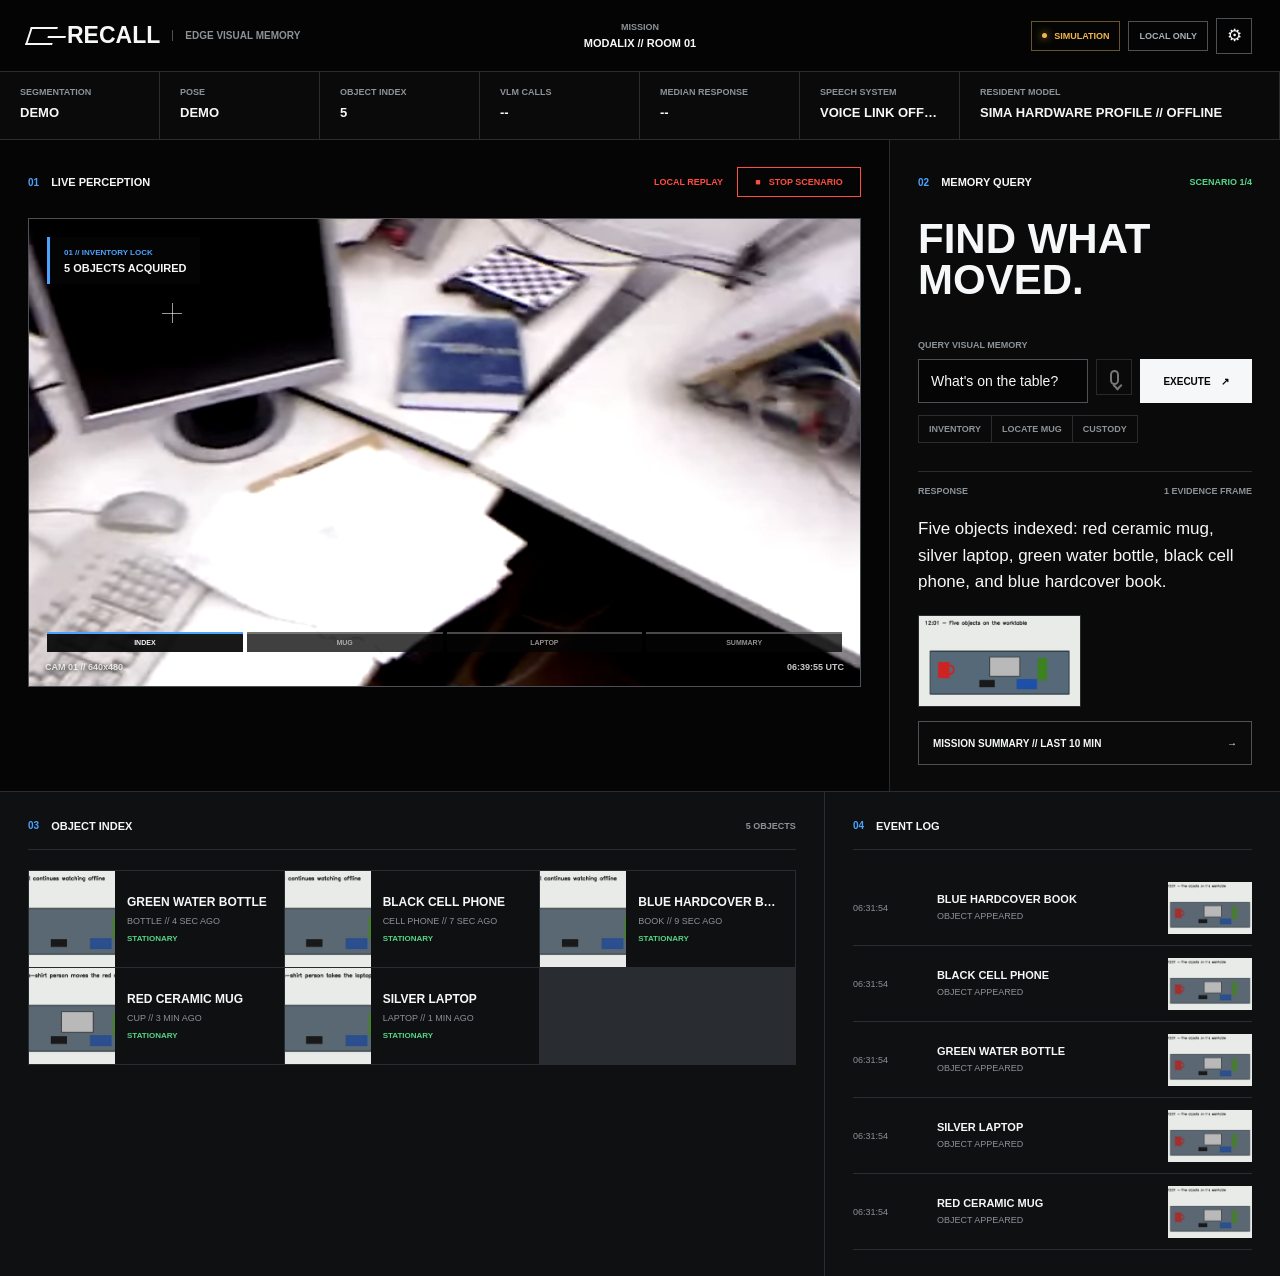
==== commit 1092146e: "feat: add observable offline scenario replay" ====
--- a/ui/index.html
+++ b/ui/index.html
@@ -40,12 +40,22 @@
       <div class="live-pane">
         <div class="section-heading">
           <div><span class="section-index">01</span><span class="eyebrow">LIVE PERCEPTION</span></div>
-          <div class="feed-state"><i></i><span id="feed-state">ACQUIRING</span></div>
+          <div class="scenario-tools">
+            <div class="feed-state"><i></i><span id="feed-state">ACQUIRING</span></div>
+            <button id="scenario-button" class="scenario-button" type="button"><span id="scenario-icon" aria-hidden="true">&#9654;</span><span id="scenario-action">RUN SCENARIO</span></button>
+          </div>
         </div>
         <div class="viewer-frame demo-mode" id="viewer-frame">
           <iframe id="live-view" title="Recall live camera feed"></iframe>
-          <img id="demo-view" class="demo-view" src="assets/scene-now.jpg" alt="Recall demonstration room feed">
+          <video id="demo-view" class="demo-view" src="assets/demo-desk.webm" poster="assets/scene-inventory.jpg" autoplay muted loop playsinline aria-label="Local demonstration desk feed"></video>
           <div id="viewer-fallback" class="viewer-fallback"><span>OPTICAL LINK</span><strong>CAMERA 01</strong><small>WAITING FOR VIDEO TRANSPORT</small></div>
+          <div id="scenario-alert" class="scenario-alert" aria-live="polite">
+            <span id="scenario-kicker">SIMULATION READY</span>
+            <strong id="scenario-message">FIVE OBJECTS INDEXED</strong>
+          </div>
+          <div id="scenario-progress" class="scenario-progress" aria-label="Demo scenario progress">
+            <span data-step="0">INDEX</span><span data-step="1">MUG</span><span data-step="2">LAPTOP</span><span data-step="3">SUMMARY</span>
+          </div>
           <div class="feed-hud" aria-hidden="true"><span>CAM 01 // 640x480</span><time id="feed-clock">00:00:00 UTC</time></div>
           <div class="reticle reticle-a" aria-hidden="true"></div>
           <div class="reticle reticle-b" aria-hidden="true"></div>
--- a/ui/style.css
+++ b/ui/style.css
@@ -50,9 +50,13 @@
 .ask-pane { background: var(--ink); }
 .section-heading { min-height: 32px; display: flex; align-items: center; justify-content: space-between; gap: 16px; margin-bottom: 20px; }
 .section-heading > div { display: flex; align-items: center; gap: 12px; min-width: 0; }
+.section-heading .scenario-tools { gap: 14px; }
 .section-index { color: var(--blue); font-size: 10px; font-weight: 800; font-variant-numeric: tabular-nums; }
 .eyebrow, .memory-heading h2 { margin: 0; color: var(--white); font-size: 11px; font-weight: 800; }
 .feed-state { color: var(--red); font-size: 9px; font-weight: 800; }
+.scenario-button { min-width: 124px; height: 30px; display: inline-flex; align-items: center; justify-content: center; gap: 8px; padding: 0 10px; border: 1px solid var(--line-bright); border-radius: 0; background: transparent; color: var(--white); font-size: 9px; font-weight: 900; }
+.scenario-button:hover { border-color: var(--blue); color: var(--blue); }
+.scenario-button.running { border-color: var(--red); color: var(--red); }
 .query-state { color: var(--green); font-size: 9px; font-weight: 800; }
 .viewer-frame { position: relative; width: 100%; aspect-ratio: 16 / 9; min-height: 340px; max-height: 540px; overflow: hidden; border: 1px solid var(--line-bright); background: #020202; }
 .viewer-frame iframe, .demo-view { position: absolute; inset: 0; width: 100%; height: 100%; border: 0; object-fit: cover; }
@@ -60,6 +64,18 @@
 .demo-view { z-index: 2; display: none; filter: saturate(.72) contrast(1.12); }
 .viewer-frame.demo-mode iframe { display: none; }
 .viewer-frame.demo-mode .demo-view { display: block; }
+.viewer-frame:not(.demo-mode) .scenario-alert, .viewer-frame:not(.demo-mode) .scenario-progress { display: none; }
+.scenario-alert { position: absolute; z-index: 5; left: 18px; top: 18px; display: grid; gap: 5px; max-width: calc(100% - 36px); padding: 11px 14px 10px; border-left: 3px solid var(--blue); background: rgba(5,5,5,.88); pointer-events: none; }
+.scenario-alert span { color: var(--blue); font-size: 8px; font-weight: 900; }
+.scenario-alert strong { overflow: hidden; text-overflow: ellipsis; white-space: nowrap; color: var(--white); font-size: 11px; }
+.scenario-alert.event { border-left-color: var(--amber); }
+.scenario-alert.event span { color: var(--amber); }
+.scenario-alert.complete { border-left-color: var(--green); }
+.scenario-alert.complete span { color: var(--green); }
+.scenario-progress { position: absolute; z-index: 5; left: 18px; right: 18px; bottom: 34px; display: grid; grid-template-columns: repeat(4, minmax(0, 1fr)); gap: 4px; pointer-events: none; }
+.scenario-progress span { height: 20px; display: grid; place-items: center; border-top: 2px solid rgba(255,255,255,.28); background: rgba(5,5,5,.76); color: rgba(255,255,255,.56); font-size: 7px; font-weight: 900; }
+.scenario-progress span.done { border-color: var(--green); color: var(--green); }
+.scenario-progress span.active { border-color: var(--blue); color: var(--white); background: rgba(5,5,5,.92); }
 .viewer-fallback { position: absolute; z-index: 1; inset: 0; display: flex; flex-direction: column; align-items: center; justify-content: center; color: var(--muted); }
 .viewer-fallback span { font-size: 9px; font-weight: 800; }
 .viewer-fallback strong { margin: 8px 0; color: var(--white); font-size: 30px; }
@@ -141,6 +157,11 @@
   .status-strip > div { padding: 12px 14px; }
   .live-pane, .ask-pane, .inventory-pane, .timeline-pane { padding: 20px 14px; }
   .viewer-frame { min-height: 0; }
+  .section-heading .scenario-tools { gap: 8px; }
+  .feed-state { display: none; }
+  .scenario-button { min-width: 116px; }
+  .scenario-alert { left: 10px; top: 10px; max-width: calc(100% - 20px); }
+  .scenario-progress { left: 10px; right: 10px; }
   .ask-pane h1 { margin: 12px 0 28px; font-size: 34px; }
   .inventory-grid { grid-template-columns: repeat(2, minmax(0, 1fr)); }
 }
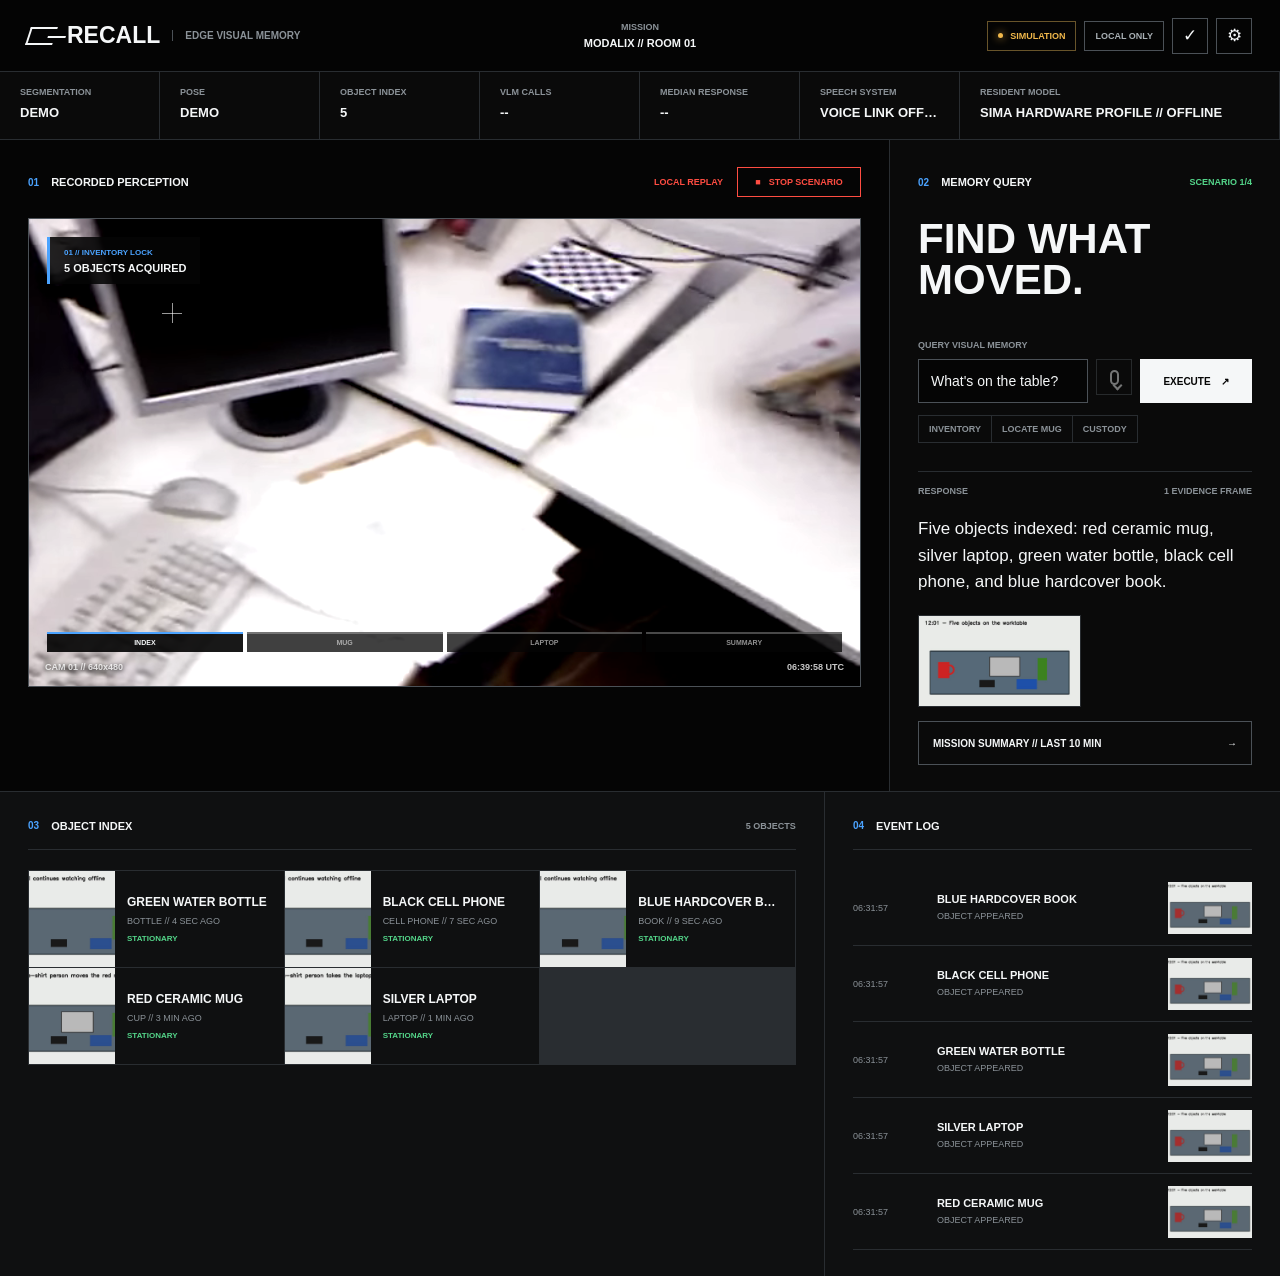
==== commit 45b614dc: "feat: expose product verification diagnostics" ====
--- a/ui/index.html
+++ b/ui/index.html
@@ -21,6 +21,7 @@
     <div class="status-group">
       <span id="mode-badge" class="badge warning"><i></i>CONNECTING</span>
       <span id="offline-badge" class="badge neutral">LOCAL ONLY</span>
+      <button id="self-test-button" class="icon-button" title="Run system check" aria-label="Run system check"><span aria-hidden="true">&#10003;</span></button>
       <button id="settings-button" class="icon-button" title="Connection settings" aria-label="Connection settings"><span aria-hidden="true">&#9881;</span></button>
     </div>
   </header>
@@ -39,7 +40,7 @@
     <section class="workspace">
       <div class="live-pane">
         <div class="section-heading">
-          <div><span class="section-index">01</span><span class="eyebrow">LIVE PERCEPTION</span></div>
+          <div><span class="section-index">01</span><span id="perception-title" class="eyebrow">LIVE PERCEPTION</span></div>
           <div class="scenario-tools">
             <div class="feed-state"><i></i><span id="feed-state">ACQUIRING</span></div>
             <button id="scenario-button" class="scenario-button" type="button"><span id="scenario-icon" aria-hidden="true">&#9654;</span><span id="scenario-action">RUN SCENARIO</span></button>
@@ -116,6 +117,15 @@
       <button id="save-settings" class="send-button dialog-save" value="default">APPLY CONNECTION</button>
     </form>
   </dialog>
+  <dialog id="diagnostics-dialog" class="diagnostics-dialog">
+    <form method="dialog">
+      <div class="dialog-heading"><div><span>DIAGNOSTICS</span><h2>SYSTEM CHECK</h2></div><button class="icon-button" value="cancel" aria-label="Close">&#215;</button></div>
+      <div class="diagnostic-summary"><span id="diagnostic-count">CHECKING</span><strong id="diagnostic-headline">VERIFYING PRODUCT PATHS</strong></div>
+      <div id="diagnostic-results" class="diagnostic-results" aria-live="polite"></div>
+      <button id="rerun-diagnostics" class="secondary-button" type="button"><span>RERUN SYSTEM CHECK</span><span aria-hidden="true">&#8635;</span></button>
+      <button class="send-button dialog-save" value="cancel">DONE</button>
+    </form>
+  </dialog>
   <script src="app.js"></script>
 </body>
 </html>
--- a/ui/style.css
+++ b/ui/style.css
@@ -140,6 +140,18 @@
 .dialog-heading h2 { margin: 6px 0 0; font-size: 18px; }
 dialog label { display: grid; gap: 8px; color: var(--muted); font-size: 9px; font-weight: 800; }
 .dialog-save { margin-top: 4px; }
+.diagnostic-summary { display: grid; gap: 7px; padding: 4px 0 2px; }
+.diagnostic-summary span { color: var(--blue); font-size: 9px; font-weight: 900; }
+.diagnostic-summary strong { font-size: 18px; }
+.diagnostic-results { border-top: 1px solid var(--line); }
+.diagnostic-row { min-height: 58px; display: grid; grid-template-columns: minmax(0, 1fr) auto; gap: 16px; align-items: center; border-bottom: 1px solid var(--line); }
+.diagnostic-row strong, .diagnostic-row span { display: block; }
+.diagnostic-row strong { font-size: 11px; }
+.diagnostic-row span { margin-top: 5px; color: var(--muted); font-size: 9px; }
+.diagnostic-result { margin: 0; color: var(--amber); font-size: 9px; font-weight: 900; }
+.diagnostic-result.pass { color: var(--green); }
+.diagnostic-result.fail { color: var(--red); }
+.diagnostic-result.offline { color: var(--amber); }
 @media (max-width: 1100px) {
   .topbar { grid-template-columns: 1fr auto; }
   .mission-id { display: none; }
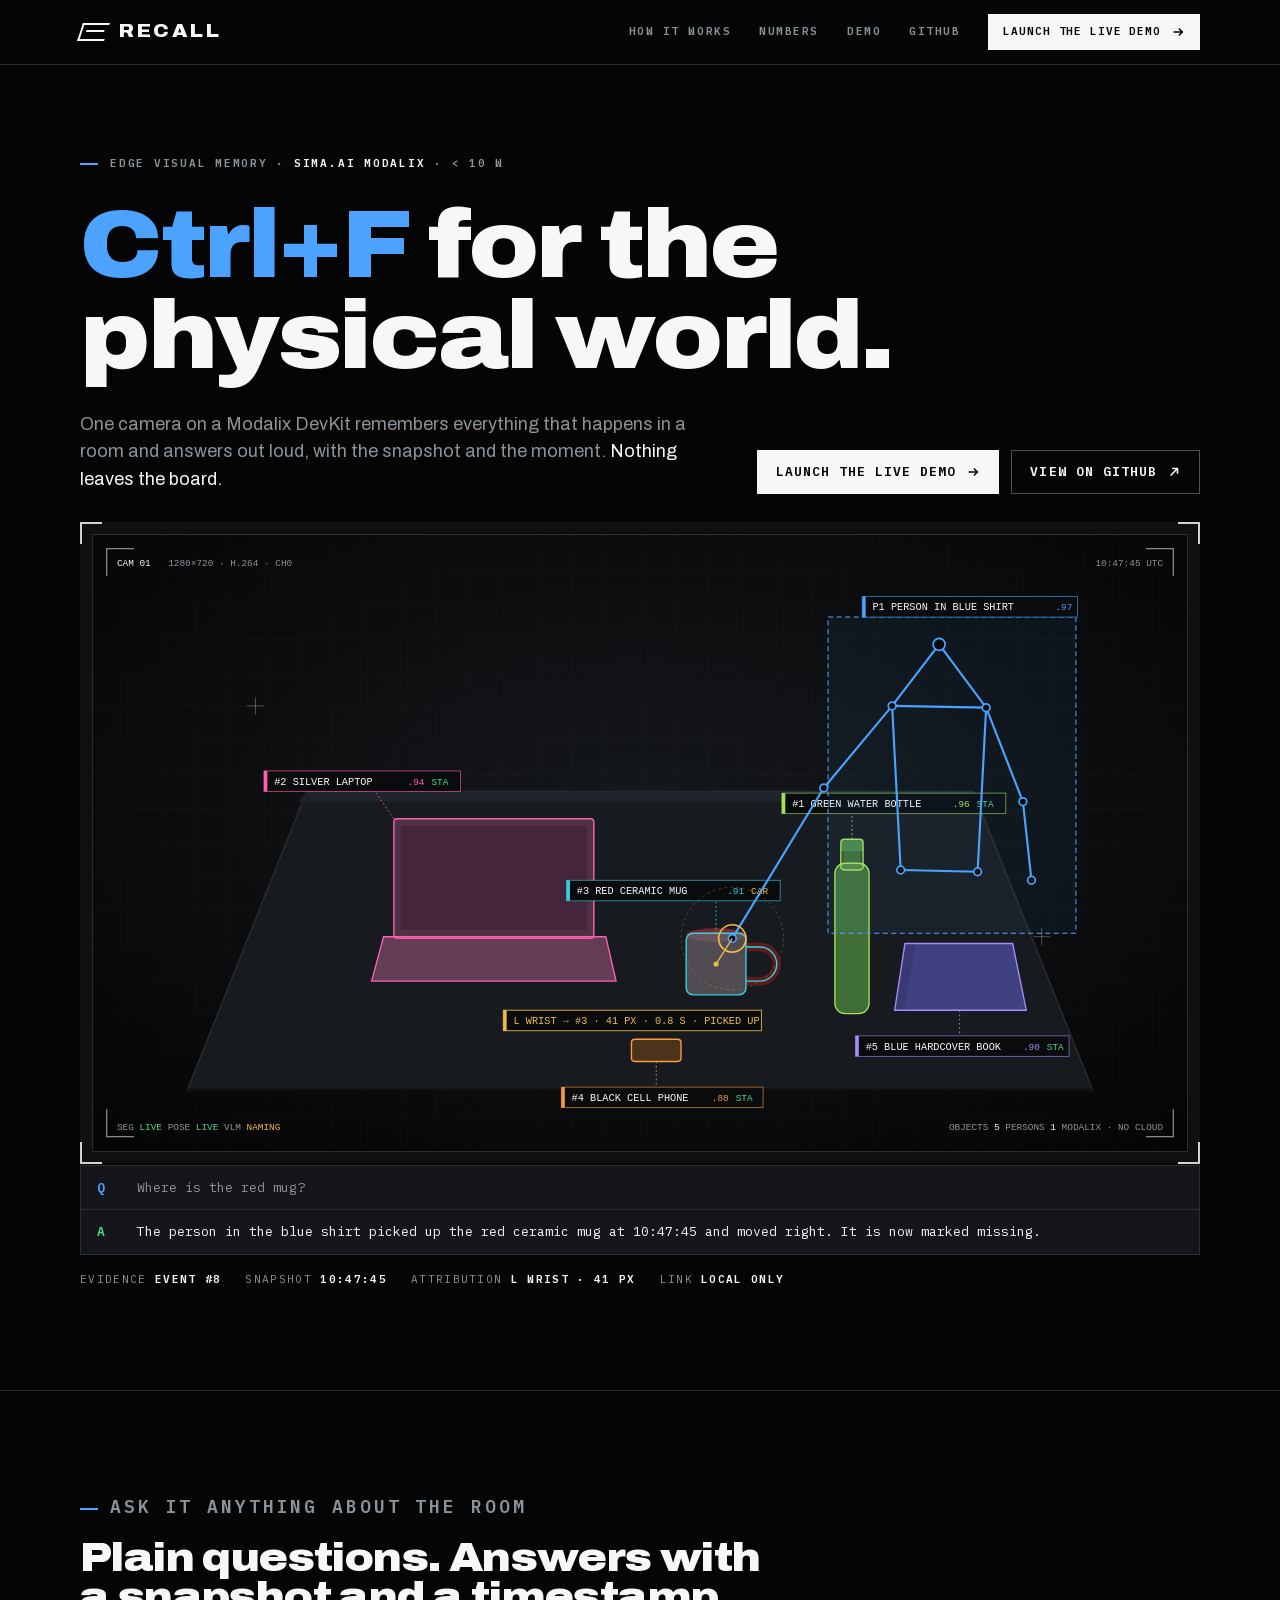
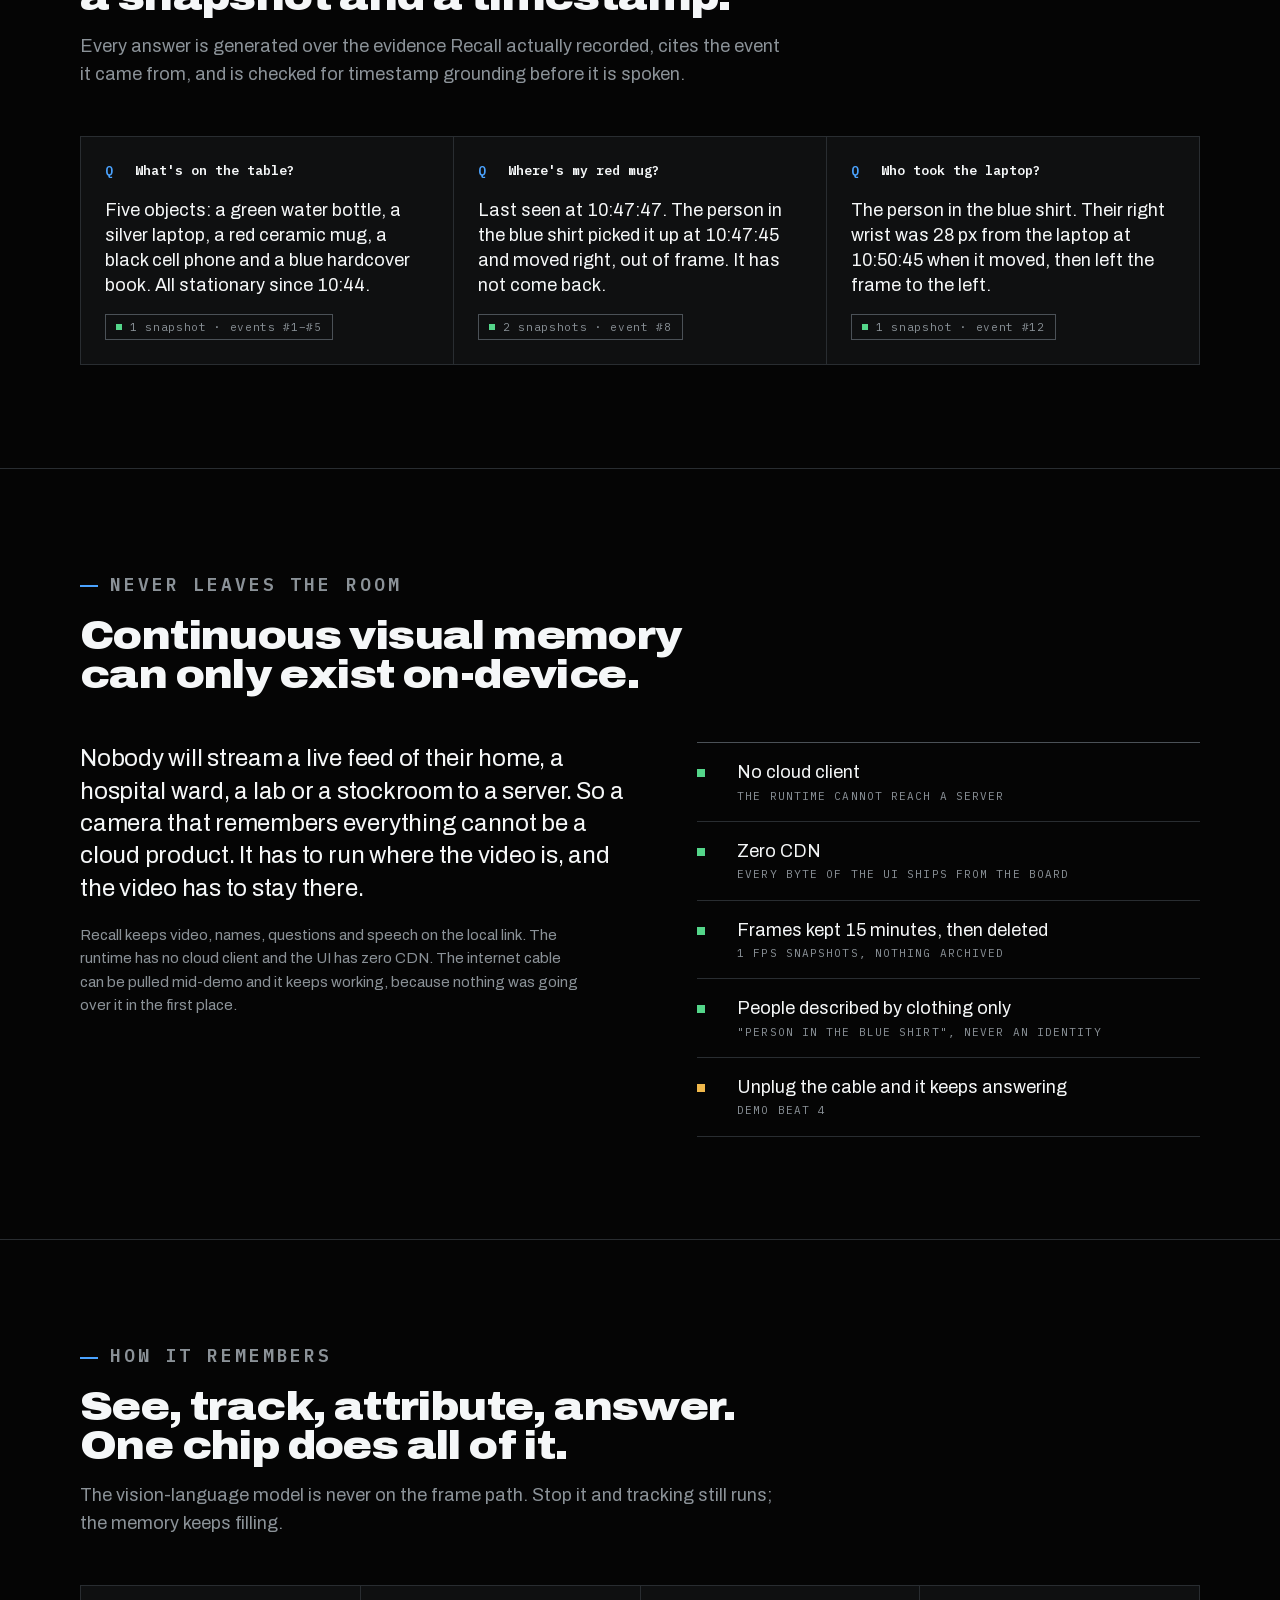
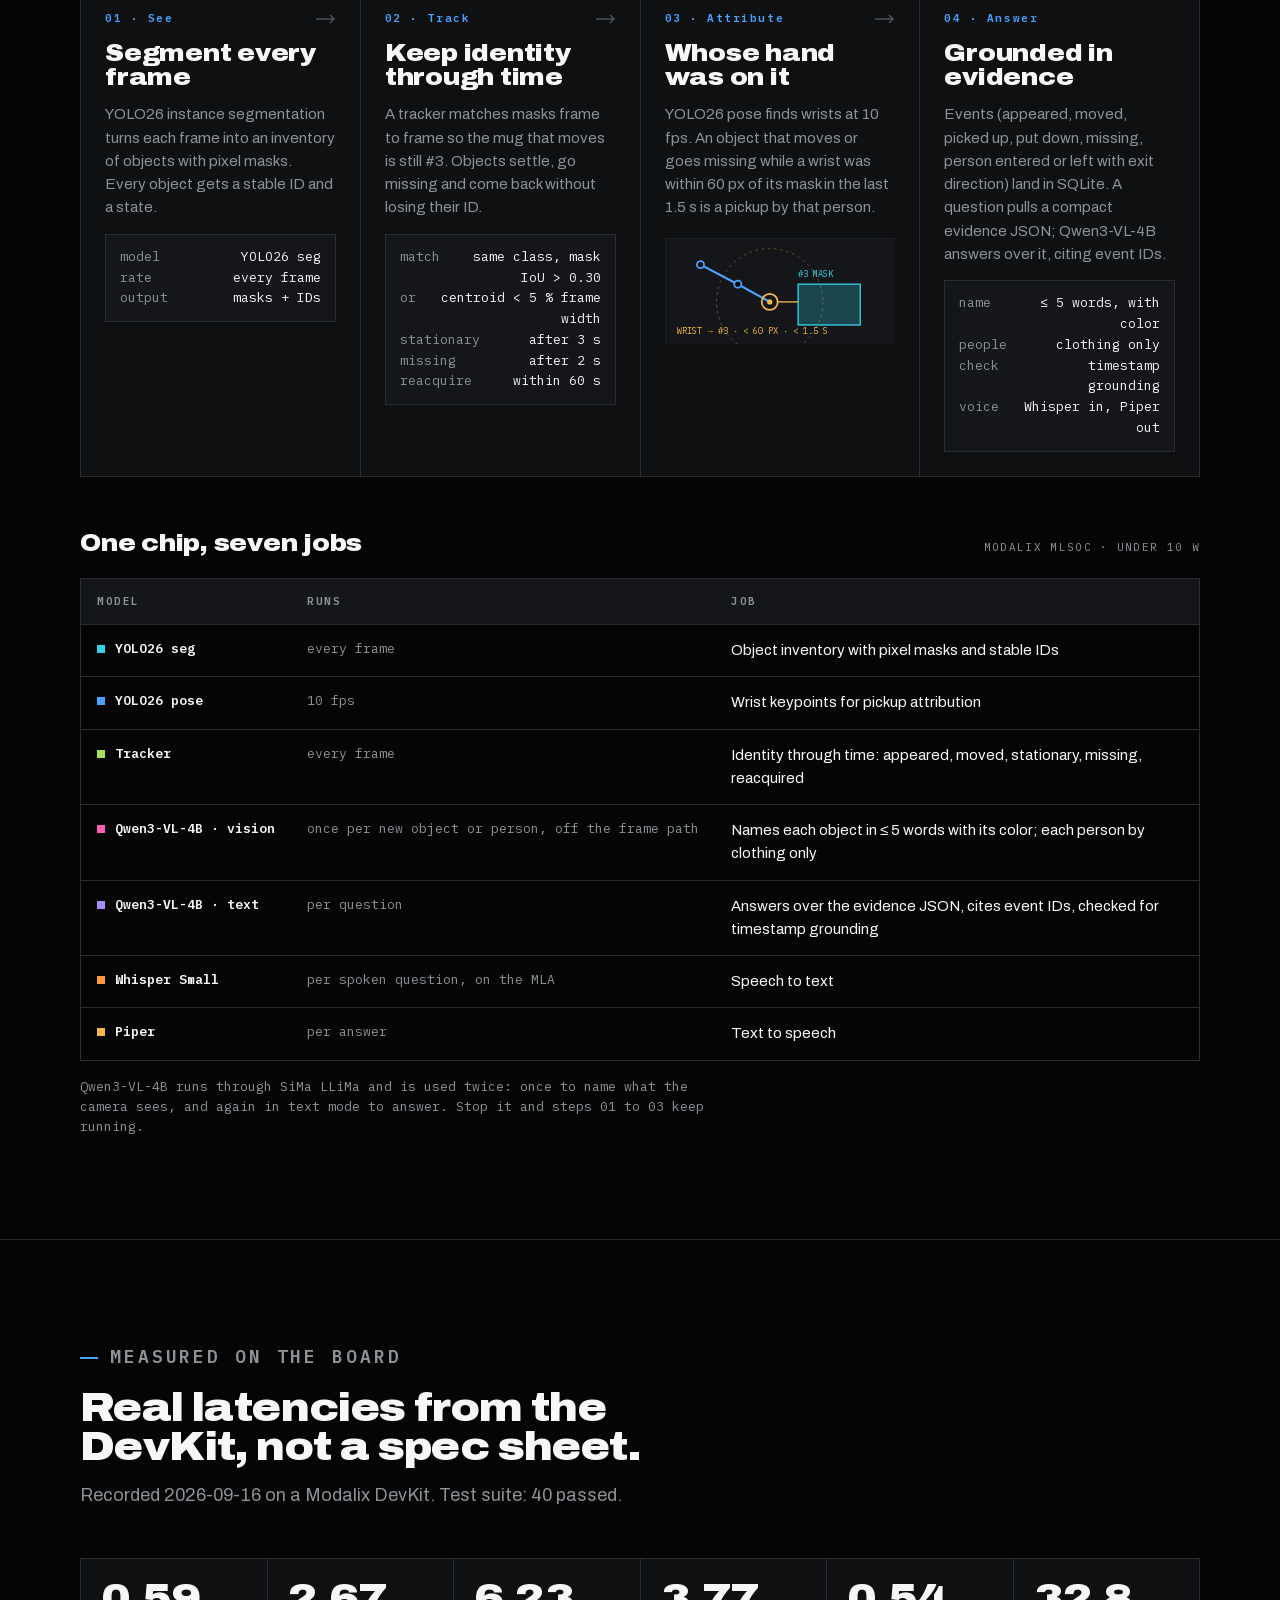
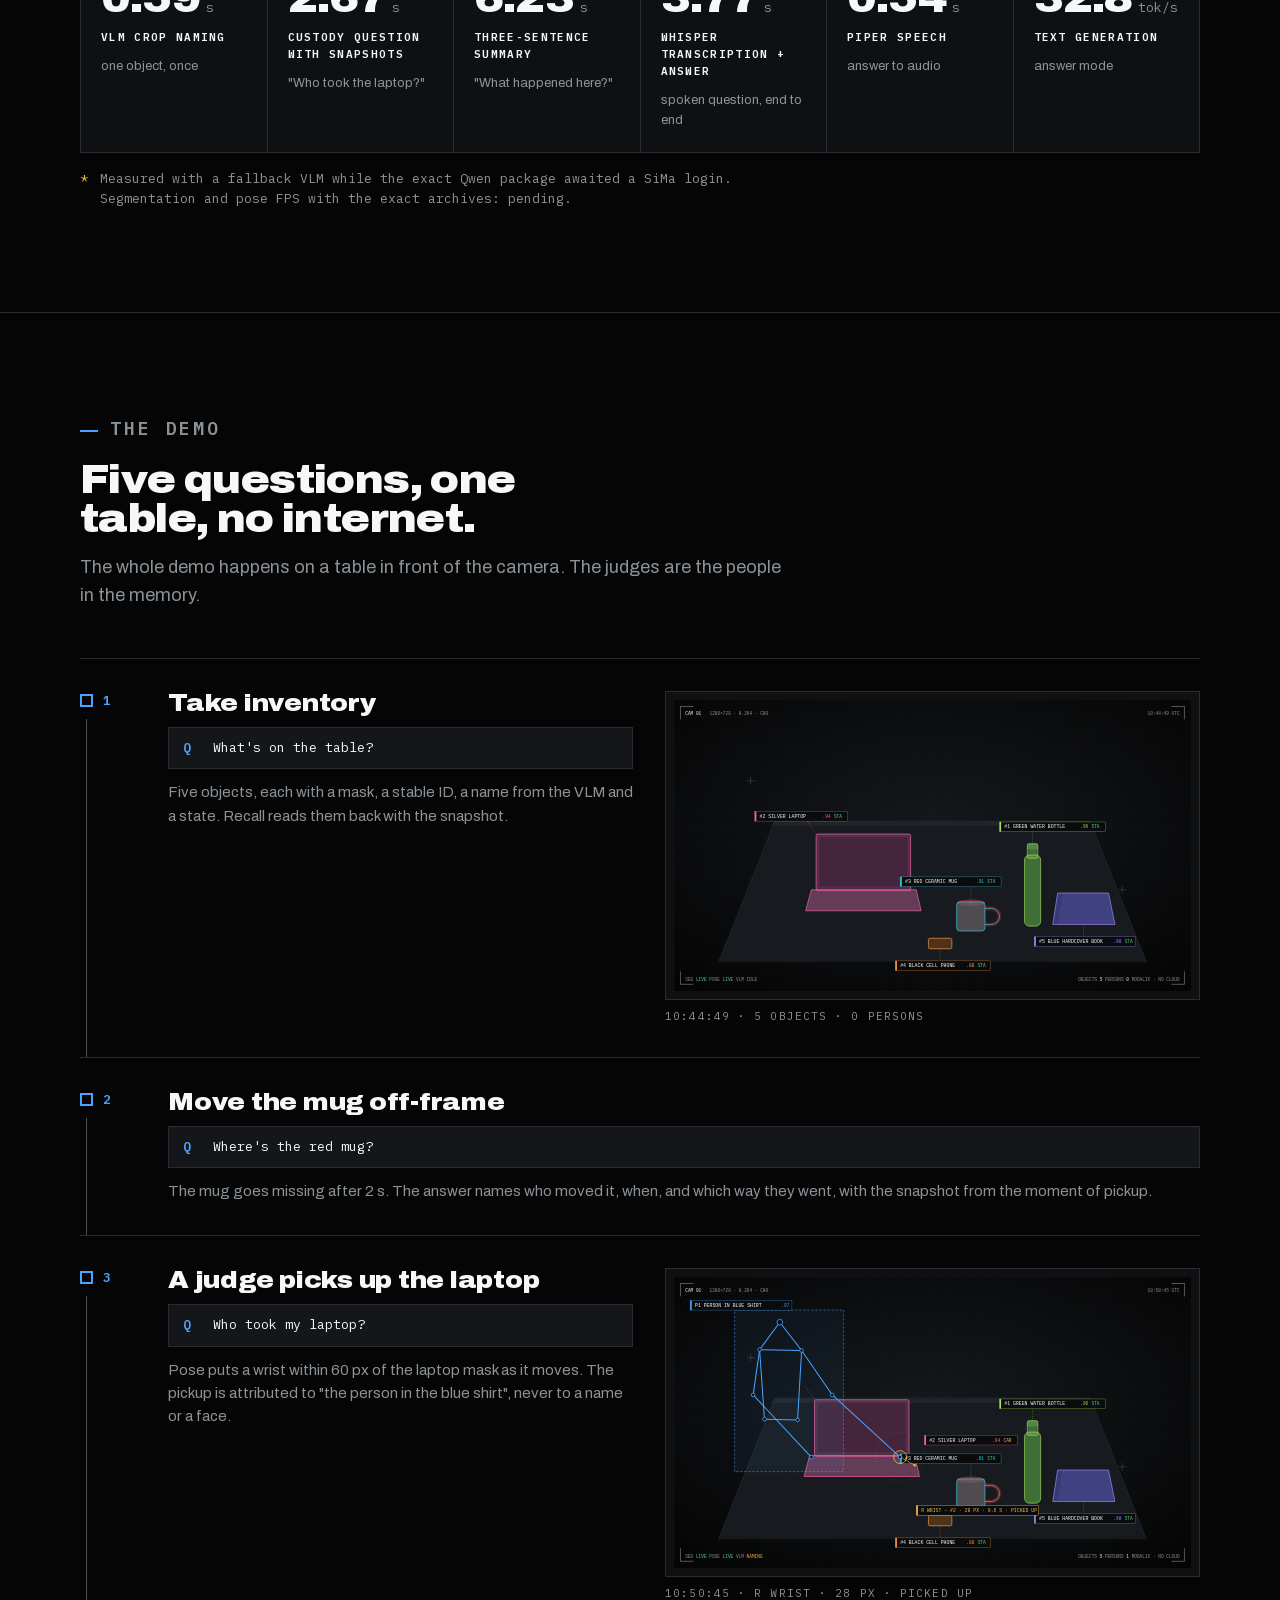
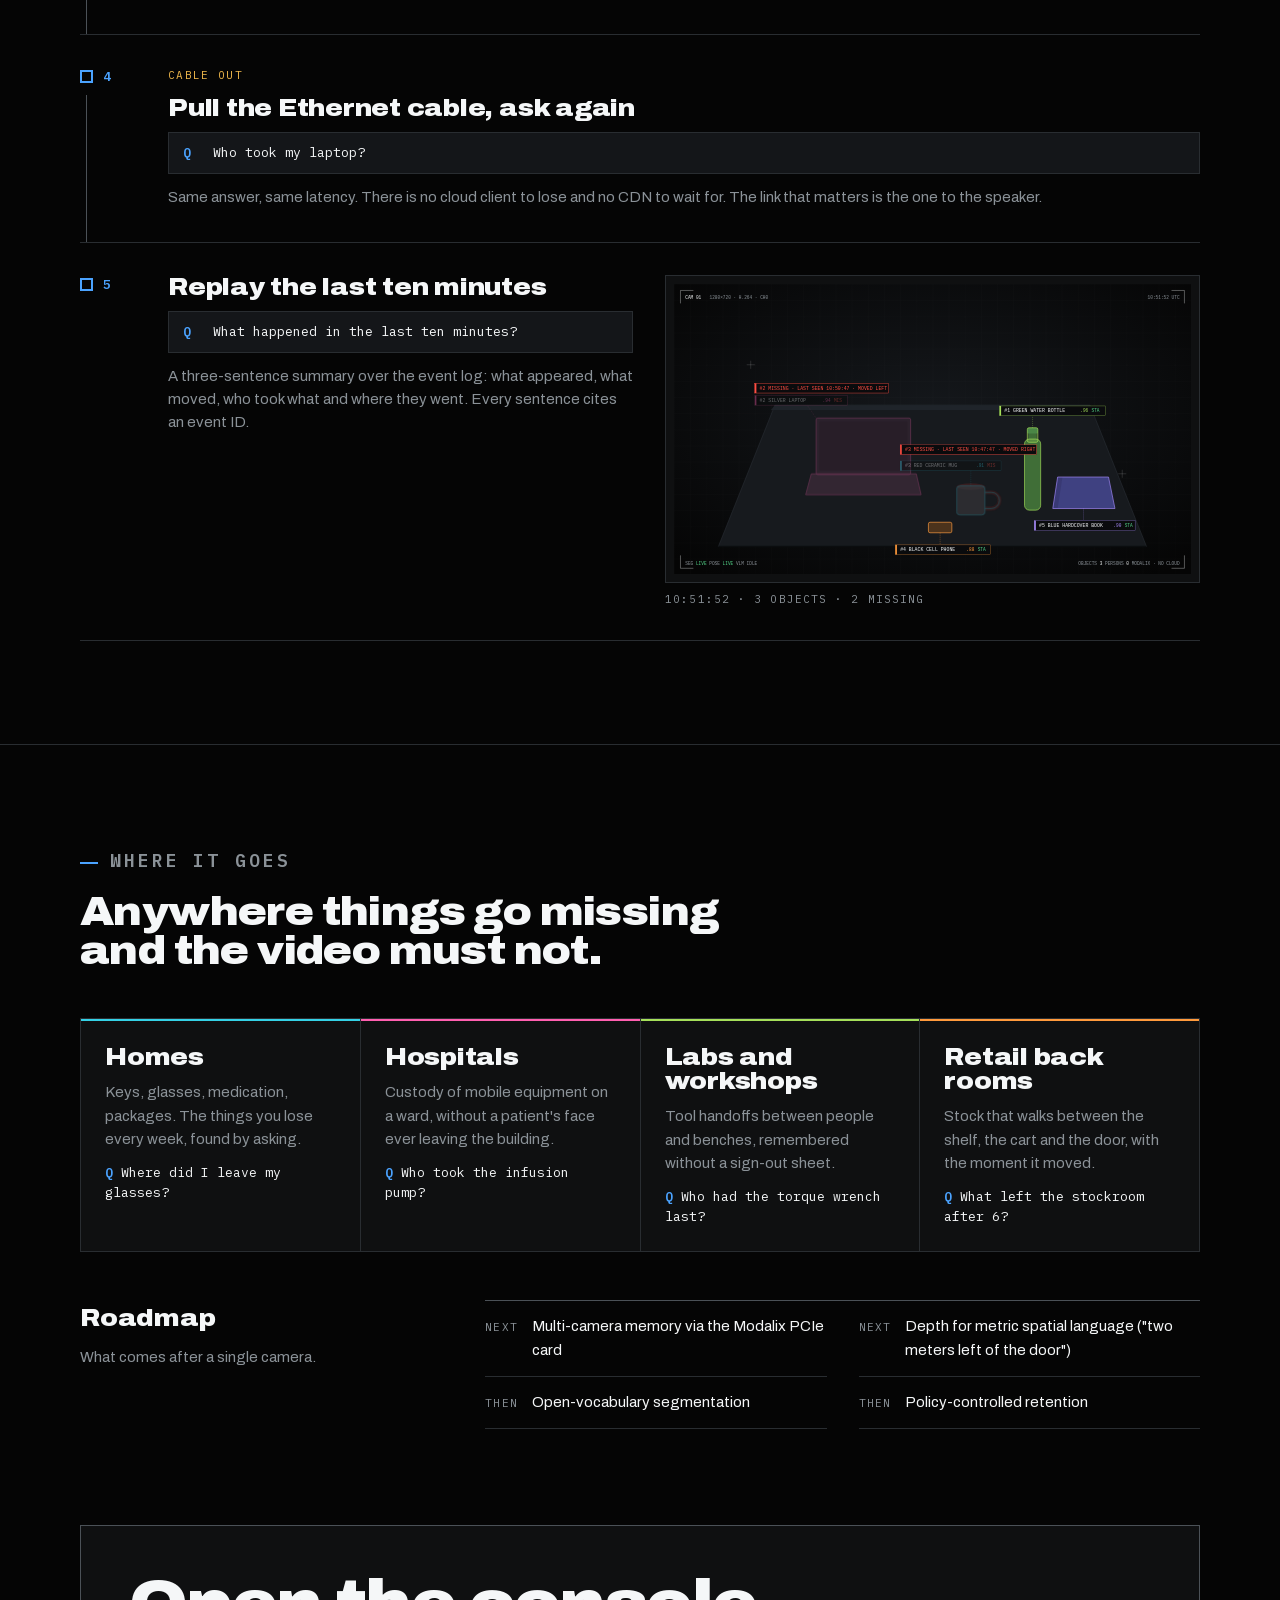
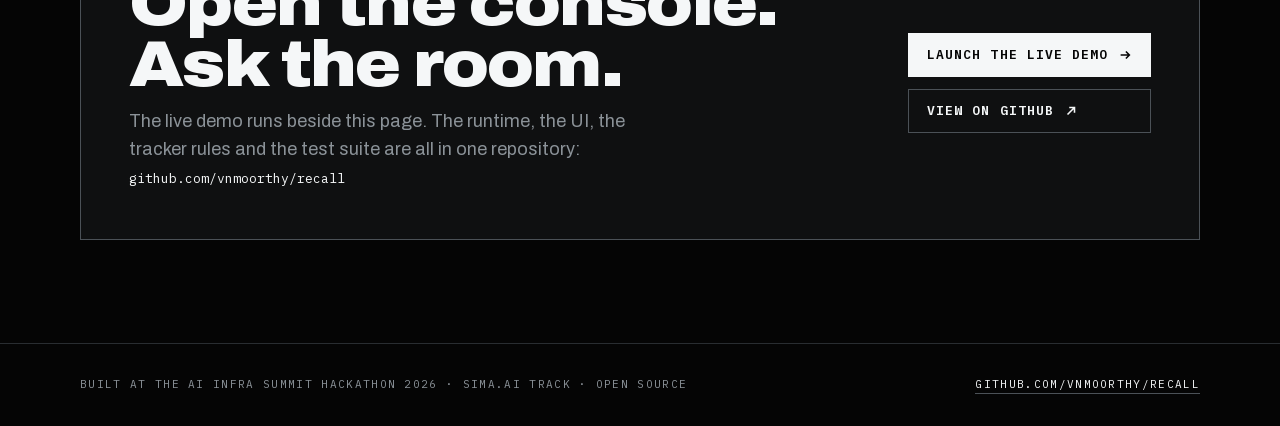
==== commit f1b09fbf: "Redesign repo: product site, restyled UI, README, architecture, deck assets - Landing page at the si" ====
--- a/ui/index.html
+++ b/ui/index.html
@@ -1,131 +1,1033 @@
 <!doctype html>
 <html lang="en">
 <head>
-  <meta charset="utf-8">
-  <meta name="viewport" content="width=device-width,initial-scale=1">
-  <meta name="theme-color" content="#050505">
-  <title>Recall // Edge Visual Memory</title>
-  <link rel="stylesheet" href="style.css">
+<meta charset="utf-8">
+<meta name="viewport" content="width=device-width, initial-scale=1">
+<title>Recall</title>
+<meta name="description" content="Recall: Ctrl+F for the physical world. A single camera on a SiMa.ai Modalix DevKit remembers everything that happens in a room and answers questions out loud, entirely on-device.">
+<style>
+  @font-face{font-family:"Archivo"; font-style:normal; font-weight:400 900; font-stretch:62% 125%; font-display:swap;
+    src:url("./fonts/archivo-latin-variable.woff2") format("woff2-variations"), url("./fonts/archivo-latin-variable.woff2") format("woff2")}
+  @font-face{font-family:"IBM Plex Mono"; font-style:normal; font-weight:400; font-display:swap; src:url("./fonts/ibm-plex-mono-latin-400.woff2") format("woff2")}
+  @font-face{font-family:"IBM Plex Mono"; font-style:normal; font-weight:600; font-display:swap; src:url("./fonts/ibm-plex-mono-latin-600.woff2") format("woff2")}
+  :root{
+    --ground:#050505; --panel:#0f1011; --panel-2:#141619;
+    --line:#292d31; --line-2:#4b5157;
+    --text:#f5f7f8; --muted:#8b9298;
+    --accent:#4ba3ff; --green:#54d68a; --amber:#f0b84b; --red:#ff4d42;
+    --cyan:#35d1e6; --magenta:#ff5fb0; --lime:#a6e05a; --orange:#ff9a3c; --violet:#a78bfa;
+    --sans:"Archivo", "Helvetica Neue", Arial, sans-serif;
+    --mono:"IBM Plex Mono", ui-monospace, "SF Mono", Menlo, Consolas, monospace;
+    --gutter:clamp(16px, 4vw, 40px);
+  }
+  *,*::before,*::after{box-sizing:border-box}
+  html{scroll-behavior:smooth; background:var(--ground)}
+  @media (prefers-reduced-motion: reduce){ html{scroll-behavior:auto} }
+  body{
+    margin:0; background:var(--ground); color:var(--text);
+    font-family:var(--sans); font-size:15px; line-height:1.55;
+    -webkit-font-smoothing:antialiased; text-rendering:optimizeLegibility;
+    font-variant-numeric:tabular-nums;
+  }
+  h1,h2,h3,h4,p,ul,ol,figure{margin:0}
+  ul,ol{padding:0; list-style:none}
+  a{color:inherit; text-decoration:none}
+  a:focus-visible,button:focus-visible{outline:2px solid var(--accent); outline-offset:3px}
+  svg.scene{display:block; width:100%; max-width:100%; height:auto; background:var(--ground)}
+  .wrap{max-width:1200px; margin-inline:auto; padding-inline:var(--gutter)}
+  .mono{font-family:var(--mono)}
+  .eyebrow{
+    font-family:var(--mono); font-size:11px; font-weight:600; letter-spacing:.16em; text-transform:uppercase;
+    color:var(--muted); line-height:1.6;
+  }
+  .eyebrow::before{content:""; display:inline-block; width:18px; height:2px; background:var(--accent); vertical-align:middle; margin-right:12px}
+  .eyebrow b{color:var(--text); font-weight:600}
+  section{padding-block:clamp(56px, 8vw, 104px); border-top:1px solid var(--line); scroll-margin-top:64px}
+  .sec-head{display:grid; gap:16px; margin-bottom:clamp(32px, 4vw, 48px); max-width:760px}
+  .sec-head h2{
+    font-family:var(--sans); font-weight:900; font-stretch:112%; font-size:clamp(28px, 4vw, 40px);
+    line-height:.98; letter-spacing:-.015em; text-wrap:balance;
+  }
+  .sec-head p{font-size:18px; color:var(--muted); max-width:64ch}
+
+  /* ---------- buttons ---------- */
+  .btn{
+    display:inline-flex; align-items:center; gap:10px; height:44px; padding-inline:18px;
+    font-family:var(--mono); font-size:13px; font-weight:600; letter-spacing:.08em; text-transform:uppercase;
+    border:1px solid var(--line-2); color:var(--text); white-space:nowrap; transition:background .15s, border-color .15s, color .15s;
+  }
+  .btn svg{width:14px; height:14px; flex:none}
+  .btn:hover{border-color:var(--text)}
+  .btn-primary{background:var(--text); color:var(--ground); border-color:var(--text)}
+  .btn-primary:hover{background:var(--accent); border-color:var(--accent); color:var(--ground)}
+  .btn-sm{height:36px; padding-inline:14px; font-size:11px}
+
+  /* ---------- top bar ---------- */
+  .top{position:sticky; top:0; z-index:10; background:var(--ground); border-bottom:1px solid var(--line)}
+  .top .wrap{display:flex; align-items:center; justify-content:space-between; height:64px; gap:16px}
+  .brand{display:inline-flex; align-items:center; gap:12px; font-family:var(--sans); font-weight:900; font-stretch:112%; font-size:18px; letter-spacing:.14em}
+  .mark{position:relative; width:27px; height:18px; border:2px solid var(--text); border-right:0; transform:skewX(-18deg); flex:none}
+  .mark::after{content:""; position:absolute; left:4px; top:5px; width:18px; height:2px; background:var(--text)}
+  .nav{display:flex; align-items:center; gap:28px; font-family:var(--mono); font-size:11px; font-weight:600; letter-spacing:.14em; text-transform:uppercase; color:var(--muted)}
+  .nav a:hover{color:var(--text)}
+  .nav .links{display:flex; gap:28px}
+  @media (max-width:720px){ .nav .links{display:none} }
+
+  /* ---------- hero ---------- */
+  .hero{padding-block:clamp(48px, 7vw, 96px) clamp(56px, 8vw, 104px); border-top:0}
+  .hero-in{display:grid; gap:28px}
+  .hero h1{
+    font-family:var(--sans); font-weight:900; font-stretch:112%; font-size:clamp(44px, 8.6vw, 96px);
+    line-height:.95; letter-spacing:-.025em; text-wrap:balance; max-width:14ch;
+  }
+  .hero h1 .kbd{color:var(--accent)}
+  .hero-row{display:grid; grid-template-columns:minmax(0,1fr) auto; gap:32px; align-items:end}
+  .hero-row p{font-size:18px; color:var(--muted); max-width:58ch}
+  .hero-row p b{color:var(--text); font-weight:400}
+  .actions{display:flex; gap:12px; flex-wrap:wrap}
+  @media (max-width:820px){ .hero-row{grid-template-columns:1fr} }
+  .motion{transition:transform .9s cubic-bezier(.2,.7,.2,1), opacity .9s ease}
+  @media (prefers-reduced-motion: no-preference){
+    .motion{transform:translateY(14px); opacity:.5}
+    .fonts-in .motion{transform:none; opacity:1}
+  }
+
+  /* framed image with corner brackets */
+  .frame{position:relative; padding:12px; background:var(--panel)}
+  .frame::before,.frame::after{content:""; position:absolute; inset:0; pointer-events:none}
+  .frame::before{
+    background:
+      linear-gradient(var(--text),var(--text)) 0 0/22px 2px no-repeat,
+      linear-gradient(var(--text),var(--text)) 0 0/2px 22px no-repeat,
+      linear-gradient(var(--text),var(--text)) 100% 0/22px 2px no-repeat,
+      linear-gradient(var(--text),var(--text)) 100% 0/2px 22px no-repeat,
+      linear-gradient(var(--text),var(--text)) 0 100%/22px 2px no-repeat,
+      linear-gradient(var(--text),var(--text)) 0 100%/2px 22px no-repeat,
+      linear-gradient(var(--text),var(--text)) 100% 100%/22px 2px no-repeat,
+      linear-gradient(var(--text),var(--text)) 100% 100%/2px 22px no-repeat;
+    opacity:.85;
+  }
+  .frame .scene{border:1px solid var(--line)}
+  .caption{
+    margin-top:1px; background:var(--panel-2); border:1px solid var(--line);
+    font-family:var(--mono); font-size:13px; line-height:1.5; display:grid;
+  }
+  .caption > div{display:grid; grid-template-columns:28px 1fr; gap:12px; padding:12px 16px}
+  .caption > div + div{border-top:1px solid var(--line)}
+  .caption .k{font-weight:600; color:var(--accent)}
+  .caption .a .k{color:var(--green)}
+  .caption .q{color:var(--muted)}
+  .hero-meta{display:flex; gap:24px; flex-wrap:wrap; font-family:var(--mono); font-size:11px; letter-spacing:.12em; text-transform:uppercase; color:var(--muted); margin-top:16px}
+  .hero-meta span b{color:var(--text); font-weight:600}
+
+  /* ---------- Q&A ---------- */
+  .qa{display:grid; grid-template-columns:repeat(3,minmax(0,1fr)); gap:1px; background:var(--line); border:1px solid var(--line)}
+  .qa article{background:var(--panel); padding:24px; display:grid; gap:16px; align-content:start}
+  .qa .q{font-family:var(--mono); font-size:13px; font-weight:600; display:grid; grid-template-columns:20px 1fr; gap:10px}
+  .qa .q span:first-child{color:var(--accent)}
+  .qa .ans{font-size:18px; line-height:1.4; text-wrap:pretty}
+  .qa .ans b{font-weight:400; color:var(--text)}
+  .chip{
+    display:inline-flex; align-items:center; gap:8px; height:26px; padding-inline:10px; border:1px solid var(--line-2);
+    font-family:var(--mono); font-size:11px; letter-spacing:.06em; color:var(--muted); justify-self:start;
+  }
+  .chip::before{content:""; width:6px; height:6px; background:var(--green)}
+  @media (max-width:900px){ .qa{grid-template-columns:1fr} }
+
+  /* ---------- never leaves ---------- */
+  .split{display:grid; grid-template-columns:minmax(0,1.1fr) minmax(0,1fr); gap:clamp(32px, 5vw, 80px); align-items:start}
+  .split .lede{font-size:clamp(20px, 2.2vw, 24px); line-height:1.35; letter-spacing:-.01em; text-wrap:pretty}
+  .split .lede + p{margin-top:20px; color:var(--muted); font-size:15px; max-width:56ch}
+  .stark{border-top:1px solid var(--line-2)}
+  .stark li{display:grid; grid-template-columns:24px 1fr; gap:16px; padding:18px 0; border-bottom:1px solid var(--line); font-family:var(--sans); font-size:18px; line-height:1.3}
+  .stark li::before{content:""; width:8px; height:8px; margin-top:8px; background:var(--green)}
+  .stark li:last-child::before{background:var(--amber)}
+  .stark li small{display:block; font-family:var(--mono); font-size:11px; letter-spacing:.1em; text-transform:uppercase; color:var(--muted); margin-top:4px}
+  @media (max-width:820px){ .split{grid-template-columns:1fr} }
+
+  /* ---------- how ---------- */
+  .steps{display:grid; grid-template-columns:repeat(4,minmax(0,1fr)); gap:1px; background:var(--line); border:1px solid var(--line)}
+  .step{background:var(--panel); padding:24px; display:grid; gap:14px; align-content:start; position:relative}
+  .step .n{font-family:var(--mono); font-size:11px; font-weight:600; letter-spacing:.14em; color:var(--accent); display:flex; justify-content:space-between; align-items:center}
+  .step .n svg{width:20px; height:10px; color:var(--line-2)}
+  .step h3{font-family:var(--sans); font-weight:900; font-stretch:112%; font-size:24px; line-height:1; letter-spacing:-.01em}
+  .step p{color:var(--muted); font-size:15px}
+  .rule{background:var(--panel-2); border:1px solid var(--line); padding:12px 14px; font-family:var(--mono); font-size:13px; line-height:1.6; color:var(--text)}
+  .rule div{display:grid; grid-template-columns:auto 1fr; gap:12px}
+  .rule div span:first-child{color:var(--muted)}
+  .rule div span:last-child{text-align:right}
+  .pose{width:100%; height:auto; display:block; margin-top:4px}
+  @media (max-width:1000px){ .steps{grid-template-columns:repeat(2,minmax(0,1fr))} }
+  @media (max-width:560px){ .steps{grid-template-columns:1fr} }
+
+  .jobs-head{display:flex; justify-content:space-between; align-items:baseline; gap:16px; margin:48px 0 16px; flex-wrap:wrap}
+  .jobs-head h3{font-family:var(--sans); font-weight:900; font-stretch:112%; font-size:24px; letter-spacing:-.01em}
+  .table-wrap{overflow-x:auto; border:1px solid var(--line)}
+  table{width:100%; border-collapse:collapse; min-width:640px}
+  th,td{text-align:left; vertical-align:top; padding:14px 16px; border-bottom:1px solid var(--line)}
+  th{font-family:var(--mono); font-size:11px; font-weight:600; letter-spacing:.14em; text-transform:uppercase; color:var(--muted); background:var(--panel-2)}
+  tbody tr:last-child td{border-bottom:0}
+  td.model{font-family:var(--mono); font-size:13px; font-weight:600; white-space:nowrap}
+  td.model i{display:inline-block; width:8px; height:8px; margin-right:10px; vertical-align:0}
+  td.runs{font-family:var(--mono); font-size:13px; color:var(--muted); white-space:nowrap}
+  td.job{font-size:15px}
+  .note{margin-top:16px; font-family:var(--mono); font-size:13px; color:var(--muted); max-width:80ch}
+
+  /* ---------- numbers ---------- */
+  .stats{display:grid; grid-template-columns:repeat(6,minmax(0,1fr)); gap:1px; background:var(--line); border:1px solid var(--line)}
+  .stat{background:var(--panel); padding:20px 20px 22px; display:grid; gap:10px; align-content:start}
+  .stat .l{font-family:var(--mono); font-size:11px; font-weight:600; letter-spacing:.12em; text-transform:uppercase; color:var(--text)}
+  .stat .v{font-family:var(--sans); font-weight:900; font-stretch:112%; font-size:40px; line-height:1; letter-spacing:-.02em; font-variant-numeric:tabular-nums; white-space:nowrap}
+  .stat .v small{font-family:var(--mono); font-size:13px; font-weight:400; color:var(--muted); margin-left:6px; letter-spacing:0}
+  .stat .d{font-size:13px; color:var(--muted)}
+  @media (max-width:1000px){ .stats{grid-template-columns:repeat(3,minmax(0,1fr))} }
+  @media (max-width:560px){ .stats{grid-template-columns:repeat(2,minmax(0,1fr))} .stat .v{font-size:32px} }
+  .foot-note{display:grid; grid-template-columns:auto 1fr; gap:12px; margin-top:16px; font-family:var(--mono); font-size:13px; color:var(--muted); max-width:90ch}
+  .foot-note span:first-child{color:var(--amber)}
+
+  /* ---------- demo ---------- */
+  .beats{display:grid; gap:0}
+  .beat{display:grid; grid-template-columns:56px minmax(0,1fr) minmax(0,1.15fr); gap:0 32px; padding:32px 0; border-top:1px solid var(--line); position:relative}
+  .beat:last-child{border-bottom:1px solid var(--line)}
+  .beat .m{font-family:var(--mono); font-size:13px; font-weight:600; color:var(--accent); position:relative}
+  .beat .m::after{content:""; position:absolute; left:6px; top:28px; bottom:-32px; width:1px; background:var(--line-2)}
+  .beat:last-child .m::after{display:none}
+  .beat .m span{display:inline-block; width:13px; height:13px; border:2px solid var(--accent); background:var(--ground); margin-right:10px; vertical-align:-2px}
+  .beat .t{display:grid; gap:12px; align-content:start}
+  .beat h3{font-family:var(--sans); font-weight:900; font-stretch:112%; font-size:24px; line-height:1; letter-spacing:-.01em; text-wrap:balance}
+  .beat .say{font-family:var(--mono); font-size:13px; color:var(--text); background:var(--panel-2); border:1px solid var(--line); padding:10px 14px; display:grid; grid-template-columns:20px 1fr; gap:10px}
+  .beat .say span:first-child{color:var(--accent); font-weight:600}
+  .beat p{color:var(--muted)}
+  .beat .pic{padding:8px; background:var(--panel); border:1px solid var(--line); align-self:start}
+  .beat .pic + figcaption{font-family:var(--mono); font-size:11px; letter-spacing:.1em; text-transform:uppercase; color:var(--muted); margin-top:8px}
+  .beat.noimg .t{grid-column:2 / span 2}
+  .beat .tag{font-family:var(--mono); font-size:11px; letter-spacing:.12em; text-transform:uppercase; color:var(--amber)}
+  @media (max-width:820px){
+    .beat{grid-template-columns:40px minmax(0,1fr)}
+    .beat figure{grid-column:2; margin-top:20px}
+    .beat.noimg .t{grid-column:2}
+    .beat .m::after{bottom:-32px}
+  }
+
+  /* ---------- where ---------- */
+  .tiles{display:grid; grid-template-columns:repeat(4,minmax(0,1fr)); gap:1px; background:var(--line); border:1px solid var(--line)}
+  .tile{background:var(--panel); padding:24px; display:grid; gap:12px; align-content:start; border-top:2px solid var(--c, var(--line-2))}
+  .tile h3{font-family:var(--sans); font-weight:900; font-stretch:112%; font-size:24px; line-height:1; letter-spacing:-.01em}
+  .tile p{color:var(--muted)}
+  .tile .ask{font-family:var(--mono); font-size:13px; color:var(--text)}
+  .tile .ask::before{content:"Q  "; color:var(--accent); font-weight:600}
+  @media (max-width:1000px){ .tiles{grid-template-columns:repeat(2,minmax(0,1fr))} }
+  @media (max-width:560px){ .tiles{grid-template-columns:1fr} }
+  .roadmap{margin-top:48px; display:grid; grid-template-columns:minmax(0,1fr) minmax(0,2fr); gap:24px 48px; align-items:start}
+  .roadmap h3{font-family:var(--sans); font-weight:900; font-stretch:112%; font-size:24px; letter-spacing:-.01em}
+  .roadmap ul{display:grid; grid-template-columns:repeat(2,minmax(0,1fr)); gap:0 32px; border-top:1px solid var(--line-2)}
+  .roadmap li{padding:14px 0; border-bottom:1px solid var(--line); display:grid; grid-template-columns:auto 1fr; gap:14px; font-size:15px}
+  .roadmap li span{font-family:var(--mono); font-size:11px; letter-spacing:.1em; color:var(--muted); padding-top:4px}
+  @media (max-width:820px){ .roadmap{grid-template-columns:1fr} .roadmap ul{grid-template-columns:1fr} }
+
+  .cta{margin-top:clamp(56px, 8vw, 96px); border:1px solid var(--line-2); background:var(--panel); padding:clamp(28px, 4vw, 48px); display:grid; grid-template-columns:minmax(0,1fr) auto; gap:24px 48px; align-items:center}
+  .cta .actions{flex-direction:column; align-items:stretch}
+  @media (max-width:820px){ .cta .actions{flex-direction:row} }
+  .cta h2{font-family:var(--sans); font-weight:900; font-stretch:112%; font-size:clamp(32px, 5vw, 64px); line-height:.95; letter-spacing:-.025em; text-wrap:balance}
+  .cta p{margin-top:12px; color:var(--muted); font-size:18px; max-width:48ch}
+  .cta code{font-family:var(--mono); font-size:13px; color:var(--text)}
+  @media (max-width:820px){ .cta{grid-template-columns:1fr} }
+
+  /* ---------- footer ---------- */
+  footer{border-top:1px solid var(--line); padding-block:32px}
+  footer .wrap{display:flex; justify-content:space-between; align-items:center; gap:16px; flex-wrap:wrap; font-family:var(--mono); font-size:11px; letter-spacing:.12em; text-transform:uppercase; color:var(--muted)}
+  footer a{color:var(--text); border-bottom:1px solid var(--line-2)}
+  footer a:hover{border-color:var(--text)}
+</style>
 </head>
 <body>
-  <header class="topbar">
-    <a class="brand" href="#top" aria-label="Recall home">
-      <span class="brand-mark" aria-hidden="true"></span>
-      <span class="brand-name">RECALL</span>
-      <span class="brand-subtitle">EDGE VISUAL MEMORY</span>
-    </a>
-    <div class="mission-id" aria-label="Deployment target">
-      <span>MISSION</span>
-      <strong>MODALIX // ROOM 01</strong>
+
+<header class="top">
+  <div class="wrap">
+    <a class="brand" href="#top" aria-label="Recall home"><span class="mark" aria-hidden="true"></span>RECALL</a>
+    <nav class="nav" aria-label="Sections">
+      <div class="links">
+        <a href="#how">How it works</a>
+        <a href="#numbers">Numbers</a>
+        <a href="#demo">Demo</a>
+        <a href="https://github.com/vnmoorthy/recall" rel="noopener">GitHub</a>
+      </div>
+      <a class="btn btn-sm btn-primary" href="./app.html">Launch the live demo
+        <svg viewBox="0 0 16 16" fill="none" stroke="currentColor" stroke-width="1.8" aria-hidden="true"><path d="M3 8h10M9 4l4 4-4 4"/></svg></a>
+    </nav>
+  </div>
+</header>
+
+<main id="top">
+  <section class="hero">
+    <div class="wrap hero-in">
+      <p class="eyebrow motion">Edge visual memory &middot; <b>SiMa.ai Modalix</b> &middot; &lt; 10 W</p>
+      <h1 class="motion"><span class="kbd">Ctrl+F</span> for the physical&nbsp;world.</h1>
+      <div class="hero-row motion">
+        <p>One camera on a Modalix DevKit remembers everything that happens in a room and answers out loud, with the snapshot and the moment. <b>Nothing leaves the board.</b></p>
+        <div class="actions">
+          <a class="btn btn-primary" href="./app.html">Launch the live demo
+            <svg viewBox="0 0 16 16" fill="none" stroke="currentColor" stroke-width="1.8" aria-hidden="true"><path d="M3 8h10M9 4l4 4-4 4"/></svg></a>
+          <a class="btn" href="https://github.com/vnmoorthy/recall" rel="noopener">View on GitHub
+            <svg viewBox="0 0 16 16" fill="none" stroke="currentColor" stroke-width="1.8" aria-hidden="true"><path d="M4 12 12 4M6 4h6v6"/></svg></a>
+        </div>
+      </div>
+      <figure class="motion">
+        <div class="frame">
+          <svg xmlns="http://www.w3.org/2000/svg" viewBox="0 0 1280 720" class="scene" role="img" aria-label="Recall attribution view: a person in a blue shirt lifts the red mug; the left wrist is within 41 px of the mug mask, so the pickup is attributed to that person">
+  <defs>
+    <radialGradient id="vig-hero" cx="50%" cy="45%" r="70%">
+      <stop offset="0" stop-color="#15181c"/>
+      <stop offset="1" stop-color="#050505"/>
+    </radialGradient>
+    <pattern id="grid-hero" width="40" height="40" patternUnits="userSpaceOnUse">
+      <path d="M40 0H0V40" fill="none" stroke="#ffffff" stroke-opacity=".035"/>
+    </pattern>
+  </defs>
+  <rect width="1280" height="720" fill="url(#vig-hero)"/>
+  <rect width="1280" height="720" fill="url(#grid-hero)"/>
+  <polygon points="250,300 1030,300 1170,650 110,650" fill="#171a1e" stroke="#2a2f35" stroke-width="1.5"/>
+  <polygon points="250,300 1030,300 1040,312 240,312" fill="#1f242a"/>
+  <line x1="110" y1="650" x2="1170" y2="650" stroke="#0b0d0f" stroke-width="4"/>
+  <g>
+    <polygon points="340,470 600,470 612,522 326,522" fill="#2c3036"/>
+    <rect x="352" y="332" width="234" height="140" rx="4" fill="#20242a" stroke="#3a4048"/>
+    <rect x="360" y="340" width="218" height="122" rx="2" fill="#11151a"/>
+    <polygon points="340,470 600,470 612,522 326,522" fill="#ff5fb0" fill-opacity=".26" stroke="#ff5fb0" stroke-width="1.6"/>
+    <rect x="352" y="332" width="234" height="140" rx="4" fill="#ff5fb0" fill-opacity=".22" stroke="#ff5fb0" stroke-width="1.6"/>
+    <line x1="352" y1="332" x2="330" y2="300" stroke="#ff5fb0" stroke-width="1" stroke-dasharray="2 3"/>
+    <g transform="translate(200,276)">
+      <rect width="230" height="24" fill="#0a0b0d" stroke="#ff5fb0" stroke-opacity=".7"/>
+      <rect width="4" height="24" fill="#ff5fb0"/>
+      <text x="12" y="16" font-family="ui-monospace, 'SF Mono', Menlo, Consolas, monospace" font-size="12" fill="#f5f7f8">#2 SILVER LAPTOP</text>
+      <text x="168" y="16" font-family="ui-monospace, 'SF Mono', Menlo, Consolas, monospace" font-size="11" fill="#ff5fb0">.94</text>
+      <text x="196" y="16" font-family="ui-monospace, 'SF Mono', Menlo, Consolas, monospace" font-size="11" fill="#54d68a">STA</text>
+    </g>
+  </g>
+  <g transform="translate(-6,-34)">
+    <rect x="700" y="500" width="70" height="72" rx="8" fill="#5a1d1d"/>
+    <path d="M770 516 h16 a16 16 0 0 1 0 40 h-16" fill="none" stroke="#5a1d1d" stroke-width="10"/>
+    <ellipse cx="735" cy="502" rx="35" ry="8" fill="#7a2a2a"/>
+    <rect x="700" y="500" width="70" height="72" rx="8" fill="#35d1e6" fill-opacity=".26" stroke="#35d1e6" stroke-width="1.6"/>
+    <path d="M770 516 h16 a16 16 0 0 1 0 40 h-16" fill="none" stroke="#35d1e6" stroke-width="1.6"/>
+    <line x1="735" y1="500" x2="735" y2="462" stroke="#35d1e6" stroke-width="1" stroke-dasharray="2 3"/>
+    <g transform="translate(560,438)">
+      <rect width="250" height="24" fill="#0a0b0d" stroke="#35d1e6" stroke-opacity=".7"/>
+      <rect width="4" height="24" fill="#35d1e6"/>
+      <text x="12" y="16" font-family="ui-monospace, 'SF Mono', Menlo, Consolas, monospace" font-size="12" fill="#f5f7f8">#3 RED CERAMIC MUG</text>
+      <text x="188" y="16" font-family="ui-monospace, 'SF Mono', Menlo, Consolas, monospace" font-size="11" fill="#35d1e6">.91</text>
+      <text x="216" y="16" font-family="ui-monospace, 'SF Mono', Menlo, Consolas, monospace" font-size="11" fill="#f0b84b">CAR</text>
+    </g>
+  </g>
+  <g>
+    <rect x="868" y="384" width="40" height="176" rx="12" fill="#1f4a2c"/>
+    <rect x="878" y="366" width="20" height="26" rx="4" fill="#1f4a2c"/>
+    <rect x="875" y="356" width="26" height="14" rx="3" fill="#2f6b40"/>
+    <rect x="868" y="384" width="40" height="176" rx="12" fill="#a6e05a" fill-opacity=".24" stroke="#a6e05a" stroke-width="1.6"/>
+    <rect x="875" y="356" width="26" height="36" rx="4" fill="#a6e05a" fill-opacity=".24" stroke="#a6e05a" stroke-width="1.6"/>
+    <line x1="888" y1="356" x2="888" y2="326" stroke="#a6e05a" stroke-width="1" stroke-dasharray="2 3"/>
+    <g transform="translate(806,302)">
+      <rect width="262" height="24" fill="#0a0b0d" stroke="#a6e05a" stroke-opacity=".7"/>
+      <rect width="4" height="24" fill="#a6e05a"/>
+      <text x="12" y="16" font-family="ui-monospace, 'SF Mono', Menlo, Consolas, monospace" font-size="12" fill="#f5f7f8">#1 GREEN WATER BOTTLE</text>
+      <text x="200" y="16" font-family="ui-monospace, 'SF Mono', Menlo, Consolas, monospace" font-size="11" fill="#a6e05a">.96</text>
+      <text x="228" y="16" font-family="ui-monospace, 'SF Mono', Menlo, Consolas, monospace" font-size="11" fill="#54d68a">STA</text>
+    </g>
+  </g>
+  <g>
+    <rect x="630" y="590" width="58" height="26" rx="4" fill="#0e0f11" stroke="#2c3036"/>
+    <rect x="630" y="590" width="58" height="26" rx="4" fill="#ff9a3c" fill-opacity=".26" stroke="#ff9a3c" stroke-width="1.6"/>
+    <line x1="659" y1="616" x2="659" y2="646" stroke="#ff9a3c" stroke-width="1" stroke-dasharray="2 3"/>
+    <g transform="translate(548,646)">
+      <rect width="236" height="24" fill="#0a0b0d" stroke="#ff9a3c" stroke-opacity=".7"/>
+      <rect width="4" height="24" fill="#ff9a3c"/>
+      <text x="12" y="16" font-family="ui-monospace, 'SF Mono', Menlo, Consolas, monospace" font-size="12" fill="#f5f7f8">#4 BLACK CELL PHONE</text>
+      <text x="176" y="16" font-family="ui-monospace, 'SF Mono', Menlo, Consolas, monospace" font-size="11" fill="#ff9a3c">.88</text>
+      <text x="204" y="16" font-family="ui-monospace, 'SF Mono', Menlo, Consolas, monospace" font-size="11" fill="#54d68a">STA</text>
+    </g>
+  </g>
+  <g>
+    <polygon points="950,478 1076,478 1092,556 938,556" fill="#1e2a5a"/>
+    <polygon points="950,478 962,478 950,556 938,556" fill="#16204a"/>
+    <polygon points="950,478 1076,478 1092,556 938,556" fill="#a78bfa" fill-opacity=".24" stroke="#a78bfa" stroke-width="1.6"/>
+    <line x1="1014" y1="556" x2="1014" y2="586" stroke="#a78bfa" stroke-width="1" stroke-dasharray="2 3"/>
+    <g transform="translate(892,586)">
+      <rect width="250" height="24" fill="#0a0b0d" stroke="#a78bfa" stroke-opacity=".7"/>
+      <rect width="4" height="24" fill="#a78bfa"/>
+      <text x="12" y="16" font-family="ui-monospace, 'SF Mono', Menlo, Consolas, monospace" font-size="12" fill="#f5f7f8">#5 BLUE HARDCOVER BOOK</text>
+      <text x="196" y="16" font-family="ui-monospace, 'SF Mono', Menlo, Consolas, monospace" font-size="11" fill="#a78bfa">.90</text>
+      <text x="224" y="16" font-family="ui-monospace, 'SF Mono', Menlo, Consolas, monospace" font-size="11" fill="#54d68a">STA</text>
+    </g>
+  </g>
+  <g>
+<rect x="860" y="96" width="290" height="370" fill="#4ba3ff" fill-opacity=".06" stroke="#4ba3ff" stroke-width="1.2" stroke-dasharray="6 4"/>
+<line x1="935" y1="200" x2="1045" y2="202" stroke="#4ba3ff" stroke-width="2.5" stroke-linecap="round"/>
+<line x1="935" y1="200" x2="855" y2="296" stroke="#4ba3ff" stroke-width="2.5" stroke-linecap="round"/>
+<line x1="855" y1="296" x2="748" y2="472" stroke="#4ba3ff" stroke-width="2.5" stroke-linecap="round"/>
+<line x1="1045" y1="202" x2="1088" y2="312" stroke="#4ba3ff" stroke-width="2.5" stroke-linecap="round"/>
+<line x1="1088" y1="312" x2="1098" y2="404" stroke="#4ba3ff" stroke-width="2.5" stroke-linecap="round"/>
+<line x1="935" y1="200" x2="945" y2="392" stroke="#4ba3ff" stroke-width="2.5" stroke-linecap="round"/>
+<line x1="1045" y1="202" x2="1035" y2="394" stroke="#4ba3ff" stroke-width="2.5" stroke-linecap="round"/>
+<line x1="945" y1="392" x2="1035" y2="394" stroke="#4ba3ff" stroke-width="2.5" stroke-linecap="round"/>
+<line x1="990" y1="128" x2="935" y2="200" stroke="#4ba3ff" stroke-width="2.5" stroke-linecap="round"/>
+<line x1="990" y1="128" x2="1045" y2="202" stroke="#4ba3ff" stroke-width="2.5" stroke-linecap="round"/>
+<circle cx="990" cy="128" r="7" fill="#0a0b0d" stroke="#4ba3ff" stroke-width="2"/>
+<circle cx="935" cy="200" r="4.5" fill="#0a0b0d" stroke="#4ba3ff" stroke-width="2"/>
+<circle cx="1045" cy="202" r="4.5" fill="#0a0b0d" stroke="#4ba3ff" stroke-width="2"/>
+<circle cx="855" cy="296" r="4.5" fill="#0a0b0d" stroke="#4ba3ff" stroke-width="2"/>
+<circle cx="748" cy="472" r="4.5" fill="#0a0b0d" stroke="#4ba3ff" stroke-width="2"/>
+<circle cx="1088" cy="312" r="4.5" fill="#0a0b0d" stroke="#4ba3ff" stroke-width="2"/>
+<circle cx="1098" cy="404" r="4.5" fill="#0a0b0d" stroke="#4ba3ff" stroke-width="2"/>
+<circle cx="945" cy="392" r="4.5" fill="#0a0b0d" stroke="#4ba3ff" stroke-width="2"/>
+<circle cx="1035" cy="394" r="4.5" fill="#0a0b0d" stroke="#4ba3ff" stroke-width="2"/>
+<circle cx="748" cy="472" r="16" fill="none" stroke="#f0b84b" stroke-width="2"/>
+<circle cx="748" cy="472" r="60" fill="none" stroke="#f0b84b" stroke-opacity=".35" stroke-width="1" stroke-dasharray="3 4"/>
+<line x1="748" y1="472" x2="729" y2="502" stroke="#f0b84b" stroke-width="1.5"/>
+<circle cx="729" cy="502" r="3" fill="#f0b84b"/>
+<g transform="translate(900,72)"><rect width="252" height="24" fill="#0a0b0d" stroke="#4ba3ff" stroke-opacity=".7"/><rect width="4" height="24" fill="#4ba3ff"/><text x="12" y="16" font-family="ui-monospace, 'SF Mono', Menlo, Consolas, monospace" font-size="12" fill="#f5f7f8">P1 PERSON IN BLUE SHIRT</text><text x="226" y="16" font-family="ui-monospace, 'SF Mono', Menlo, Consolas, monospace" font-size="11" fill="#4ba3ff">.97</text></g>
+</g>
+<g transform="translate(480,556)"><rect width="302" height="24" fill="#0a0b0d" stroke="#f0b84b"/><rect width="4" height="24" fill="#f0b84b"/><text x="12" y="16" font-family="ui-monospace, 'SF Mono', Menlo, Consolas, monospace" font-size="12" fill="#f0b84b">L WRIST → #3 · 41 PX · 0.8 S · PICKED UP</text></g>
+  <g font-family="ui-monospace, 'SF Mono', Menlo, Consolas, monospace" font-size="11" fill="#8b9298">
+    <text x="28" y="36" fill="#f5f7f8">CAM 01</text>
+    <text x="88" y="36">1280×720 · H.264 · CH0</text>
+    <text x="1252" y="36" text-anchor="end">10:47:45 UTC</text>
+    <text x="28" y="696">SEG <tspan fill="#54d68a">LIVE</tspan>   POSE <tspan fill="#54d68a">LIVE</tspan>   VLM <tspan fill="#f0b84b">NAMING</tspan></text>
+    <text x="1252" y="696" text-anchor="end">OBJECTS <tspan fill="#f5f7f8">5</tspan>   PERSONS <tspan fill="#f5f7f8">1</tspan>   MODALIX · NO CLOUD</text>
+  </g>
+  <g stroke="#f5f7f8" stroke-opacity=".55" stroke-width="1.5" fill="none">
+    <path d="M16 48 V16 H48"/><path d="M1232 16 H1264 V48"/><path d="M16 672 V704 H48"/><path d="M1264 672 V704 H1232"/>
+  </g>
+  <g stroke="#f5f7f8" stroke-opacity=".35" fill="none">
+    <path d="M180 200 h20 M190 190 v20"/><path d="M1100 470 h20 M1110 460 v20"/>
+  </g>
+</svg>
+        </div>
+        <figcaption class="caption">
+          <div class="qq"><span class="k">Q</span><span class="q">Where is the red mug?</span></div>
+          <div class="a"><span class="k">A</span><span>The person in the blue shirt picked up the red ceramic mug at 10:47:45 and moved right. It is now marked missing.</span></div>
+        </figcaption>
+        <div class="hero-meta">
+          <span>Evidence <b>event #8</b></span>
+          <span>Snapshot <b>10:47:45</b></span>
+          <span>Attribution <b>L wrist &middot; 41 px</b></span>
+          <span>Link <b>local only</b></span>
+        </div>
+      </figure>
     </div>
-    <div class="status-group">
-      <span id="mode-badge" class="badge warning"><i></i>CONNECTING</span>
-      <span id="offline-badge" class="badge neutral">LOCAL ONLY</span>
-      <button id="self-test-button" class="icon-button" title="Run system check" aria-label="Run system check"><span aria-hidden="true">&#10003;</span></button>
-      <button id="settings-button" class="icon-button" title="Connection settings" aria-label="Connection settings"><span aria-hidden="true">&#9881;</span></button>
+  </section>
+
+  <section id="ask">
+    <div class="wrap">
+      <div class="sec-head">
+        <p class="eyebrow">Ask it anything about the room</p>
+        <h2>Plain questions. Answers with a snapshot and a timestamp.</h2>
+        <p>Every answer is generated over the evidence Recall actually recorded, cites the event it came from, and is checked for timestamp grounding before it is spoken.</p>
+      </div>
+      <div class="qa">
+        <article>
+          <div class="q"><span>Q</span><span>What's on the table?</span></div>
+          <p class="ans">Five objects: a green water bottle, a silver laptop, a red ceramic mug, a black cell phone and a blue hardcover book. All stationary since 10:44.</p>
+          <span class="chip">1 snapshot &middot; events #1&ndash;#5</span>
+        </article>
+        <article>
+          <div class="q"><span>Q</span><span>Where's my red mug?</span></div>
+          <p class="ans">Last seen at 10:47:47. The person in the blue shirt picked it up at 10:47:45 and moved right, out of frame. It has not come back.</p>
+          <span class="chip">2 snapshots &middot; event #8</span>
+        </article>
+        <article>
+          <div class="q"><span>Q</span><span>Who took the laptop?</span></div>
+          <p class="ans">The person in the blue shirt. Their right wrist was 28 px from the laptop at 10:50:45 when it moved, then left the frame to the left.</p>
+          <span class="chip">1 snapshot &middot; event #12</span>
+        </article>
+      </div>
     </div>
-  </header>
-
-  <section id="status-strip" class="status-strip" aria-label="Runtime telemetry">
-    <div><span>SEGMENTATION</span><strong id="seg-fps">0.0 FPS</strong></div>
-    <div><span>POSE</span><strong id="pose-fps">0.0 FPS</strong></div>
-    <div><span>OBJECT INDEX</span><strong id="object-count">0</strong></div>
-    <div><span>VLM CALLS</span><strong id="vlm-calls">0</strong></div>
-    <div><span>MEDIAN RESPONSE</span><strong id="vlm-latency">0 MS</strong></div>
-    <div><span>SPEECH SYSTEM</span><strong id="tts-status">STANDBY</strong></div>
-    <div class="model-stat"><span>RESIDENT MODEL</span><strong id="model-name">WAITING FOR LINK</strong></div>
   </section>
 
-  <main id="top">
-    <section class="workspace">
-      <div class="live-pane">
-        <div class="section-heading">
-          <div><span class="section-index">01</span><span id="perception-title" class="eyebrow">LIVE PERCEPTION</span></div>
-          <div class="scenario-tools">
-            <div class="feed-state"><i></i><span id="feed-state">ACQUIRING</span></div>
-            <button id="scenario-button" class="scenario-button" type="button"><span id="scenario-icon" aria-hidden="true">&#9654;</span><span id="scenario-action">RUN SCENARIO</span></button>
+  <section id="local">
+    <div class="wrap">
+      <div class="sec-head">
+        <p class="eyebrow">Never leaves the room</p>
+        <h2>Continuous visual memory can only exist on-device.</h2>
+      </div>
+      <div class="split">
+        <div>
+          <p class="lede">Nobody will stream a live feed of their home, a hospital ward, a lab or a stockroom to a server. So a camera that remembers everything cannot be a cloud product. It has to run where the video is, and the video has to stay there.</p>
+          <p>Recall keeps video, names, questions and speech on the local link. The runtime has no cloud client and the UI has zero CDN. The internet cable can be pulled mid-demo and it keeps working, because nothing was going over it in the first place.</p>
+        </div>
+        <ul class="stark">
+          <li><div>No cloud client<small>The runtime cannot reach a server</small></div></li>
+          <li><div>Zero CDN<small>Every byte of the UI ships from the board</small></div></li>
+          <li><div>Frames kept 15 minutes, then deleted<small>1 fps snapshots, nothing archived</small></div></li>
+          <li><div>People described by clothing only<small>"Person in the blue shirt", never an identity</small></div></li>
+          <li><div>Unplug the cable and it keeps answering<small>Demo beat 4</small></div></li>
+        </ul>
+      </div>
+    </div>
+  </section>
+
+  <section id="how">
+    <div class="wrap">
+      <div class="sec-head">
+        <p class="eyebrow">How it remembers</p>
+        <h2>See, track, attribute, answer. One chip does all of it.</h2>
+        <p>The vision-language model is never on the frame path. Stop it and tracking still runs; the memory keeps filling.</p>
+      </div>
+      <ol class="steps">
+        <li class="step">
+          <div class="n">01 &middot; See <svg viewBox="0 0 20 10" fill="none" stroke="currentColor" stroke-width="1.5" aria-hidden="true"><path d="M0 5h18M14 1l4 4-4 4"/></svg></div>
+          <h3>Segment every frame</h3>
+          <p>YOLO26 instance segmentation turns each frame into an inventory of objects with pixel masks. Every object gets a stable ID and a state.</p>
+          <div class="rule">
+            <div><span>model</span><span>YOLO26 seg</span></div>
+            <div><span>rate</span><span>every frame</span></div>
+            <div><span>output</span><span>masks + IDs</span></div>
           </div>
+        </li>
+        <li class="step">
+          <div class="n">02 &middot; Track <svg viewBox="0 0 20 10" fill="none" stroke="currentColor" stroke-width="1.5" aria-hidden="true"><path d="M0 5h18M14 1l4 4-4 4"/></svg></div>
+          <h3>Keep identity through time</h3>
+          <p>A tracker matches masks frame to frame so the mug that moves is still #3. Objects settle, go missing and come back without losing their ID.</p>
+          <div class="rule">
+            <div><span>match</span><span>same class, mask IoU &gt; 0.30</span></div>
+            <div><span>or</span><span>centroid &lt; 5 % frame width</span></div>
+            <div><span>stationary</span><span>after 3 s</span></div>
+            <div><span>missing</span><span>after 2 s</span></div>
+            <div><span>reacquire</span><span>within 60 s</span></div>
+          </div>
+        </li>
+        <li class="step">
+          <div class="n">03 &middot; Attribute <svg viewBox="0 0 20 10" fill="none" stroke="currentColor" stroke-width="1.5" aria-hidden="true"><path d="M0 5h18M14 1l4 4-4 4"/></svg></div>
+          <h3>Whose hand was on it</h3>
+          <p>YOLO26 pose finds wrists at 10 fps. An object that moves or goes missing while a wrist was within 60 px of its mask in the last 1.5 s is a pickup by that person.</p>
+          <svg class="pose" viewBox="0 0 260 120" role="img" aria-label="Diagram: a wrist keypoint with a dashed 60 pixel radius touching an object mask">
+            <rect width="260" height="120" fill="#141619" stroke="#292d31"/>
+            <rect x="150" y="52" width="70" height="46" fill="#35d1e6" fill-opacity=".26" stroke="#35d1e6" stroke-width="1.5"/>
+            <text x="150" y="44" font-family="IBM Plex Mono, ui-monospace, monospace" font-size="10" fill="#35d1e6">#3 MASK</text>
+            <line x1="40" y1="30" x2="82" y2="52" stroke="#4ba3ff" stroke-width="2.5" stroke-linecap="round"/>
+            <line x1="82" y1="52" x2="118" y2="72" stroke="#4ba3ff" stroke-width="2.5" stroke-linecap="round"/>
+            <circle cx="40" cy="30" r="4" fill="#0a0b0d" stroke="#4ba3ff" stroke-width="2"/>
+            <circle cx="82" cy="52" r="4" fill="#0a0b0d" stroke="#4ba3ff" stroke-width="2"/>
+            <circle cx="118" cy="72" r="60" fill="none" stroke="#f0b84b" stroke-opacity=".4" stroke-width="1" stroke-dasharray="3 4"/>
+            <circle cx="118" cy="72" r="9" fill="none" stroke="#f0b84b" stroke-width="2"/>
+            <circle cx="118" cy="72" r="3" fill="#f0b84b"/>
+            <line x1="127" y1="72" x2="150" y2="72" stroke="#f0b84b" stroke-width="1.5"/>
+            <text x="14" y="108" font-family="IBM Plex Mono, ui-monospace, monospace" font-size="10" fill="#f0b84b">WRIST &rarr; #3 &middot; &lt; 60 PX &middot; &lt; 1.5 S</text>
+          </svg>
+        </li>
+        <li class="step">
+          <div class="n">04 &middot; Answer</div>
+          <h3>Grounded in evidence</h3>
+          <p>Events (appeared, moved, picked up, put down, missing, person entered or left with exit direction) land in SQLite. A question pulls a compact evidence JSON; Qwen3-VL-4B answers over it, citing event IDs.</p>
+          <div class="rule">
+            <div><span>name</span><span>&le; 5 words, with color</span></div>
+            <div><span>people</span><span>clothing only</span></div>
+            <div><span>check</span><span>timestamp grounding</span></div>
+            <div><span>voice</span><span>Whisper in, Piper out</span></div>
+          </div>
+        </li>
+      </ol>
+
+      <div class="jobs-head">
+        <h3>One chip, seven jobs</h3>
+        <span class="mono" style="font-size:11px; letter-spacing:.12em; text-transform:uppercase; color:var(--muted)">Modalix MLSoC &middot; under 10 W</span>
+      </div>
+      <div class="table-wrap">
+        <table>
+          <thead><tr><th scope="col">Model</th><th scope="col">Runs</th><th scope="col">Job</th></tr></thead>
+          <tbody>
+            <tr><td class="model"><i style="background:var(--cyan)"></i>YOLO26 seg</td><td class="runs">every frame</td><td class="job">Object inventory with pixel masks and stable IDs</td></tr>
+            <tr><td class="model"><i style="background:var(--accent)"></i>YOLO26 pose</td><td class="runs">10 fps</td><td class="job">Wrist keypoints for pickup attribution</td></tr>
+            <tr><td class="model"><i style="background:var(--lime)"></i>Tracker</td><td class="runs">every frame</td><td class="job">Identity through time: appeared, moved, stationary, missing, reacquired</td></tr>
+            <tr><td class="model"><i style="background:var(--magenta)"></i>Qwen3-VL-4B &middot; vision</td><td class="runs">once per new object or person, off the frame path</td><td class="job">Names each object in &le; 5 words with its color; each person by clothing only</td></tr>
+            <tr><td class="model"><i style="background:var(--violet)"></i>Qwen3-VL-4B &middot; text</td><td class="runs">per question</td><td class="job">Answers over the evidence JSON, cites event IDs, checked for timestamp grounding</td></tr>
+            <tr><td class="model"><i style="background:var(--orange)"></i>Whisper Small</td><td class="runs">per spoken question, on the MLA</td><td class="job">Speech to text</td></tr>
+            <tr><td class="model"><i style="background:var(--amber)"></i>Piper</td><td class="runs">per answer</td><td class="job">Text to speech</td></tr>
+          </tbody>
+        </table>
+      </div>
+      <p class="note">Qwen3-VL-4B runs through SiMa LLiMa and is used twice: once to name what the camera sees, and again in text mode to answer. Stop it and steps 01 to 03 keep running.</p>
+    </div>
+  </section>
+
+  <section id="numbers">
+    <div class="wrap">
+      <div class="sec-head">
+        <p class="eyebrow">Measured on the board</p>
+        <h2>Real latencies from the DevKit, not a spec sheet.</h2>
+        <p>Recorded 2026-09-16 on a Modalix DevKit. Test suite: 40 passed.</p>
+      </div>
+      <div class="stats">
+        <div class="stat"><span class="v">0.59<small>s</small></span><span class="l">VLM crop naming</span><span class="d">one object, once</span></div>
+        <div class="stat"><span class="v">2.67<small>s</small></span><span class="l">Custody question with snapshots</span><span class="d">"Who took the laptop?"</span></div>
+        <div class="stat"><span class="v">6.23<small>s</small></span><span class="l">Three-sentence summary</span><span class="d">"What happened here?"</span></div>
+        <div class="stat"><span class="v">3.77<small>s</small></span><span class="l">Whisper transcription + answer</span><span class="d">spoken question, end to end</span></div>
+        <div class="stat"><span class="v">0.54<small>s</small></span><span class="l">Piper speech</span><span class="d">answer to audio</span></div>
+        <div class="stat"><span class="v">32.8<small>tok/s</small></span><span class="l">Text generation</span><span class="d">answer mode</span></div>
+      </div>
+      <p class="foot-note"><span>*</span><span>Measured with a fallback VLM while the exact Qwen package awaited a SiMa login. Segmentation and pose FPS with the exact archives: pending.</span></p>
+    </div>
+  </section>
+
+  <section id="demo">
+    <div class="wrap">
+      <div class="sec-head">
+        <p class="eyebrow">The demo</p>
+        <h2>Five questions, one table, no internet.</h2>
+        <p>The whole demo happens on a table in front of the camera. The judges are the people in the memory.</p>
+      </div>
+      <ol class="beats">
+        <li class="beat">
+          <div class="m"><span aria-hidden="true"></span>1</div>
+          <div class="t">
+            <h3>Take inventory</h3>
+            <div class="say"><span>Q</span><span>What's on the table?</span></div>
+            <p>Five objects, each with a mask, a stable ID, a name from the VLM and a state. Recall reads them back with the snapshot.</p>
+          </div>
+          <figure>
+            <div class="pic"><svg xmlns="http://www.w3.org/2000/svg" viewBox="0 0 1280 720" class="scene" role="img" aria-label="Recall perception view: five objects on a table, each with a segmentation mask, a stable ID, a name, and a state">
+  <defs>
+    <radialGradient id="vig-inv" cx="50%" cy="45%" r="70%">
+      <stop offset="0" stop-color="#15181c"/>
+      <stop offset="1" stop-color="#050505"/>
+    </radialGradient>
+    <pattern id="grid-inv" width="40" height="40" patternUnits="userSpaceOnUse">
+      <path d="M40 0H0V40" fill="none" stroke="#ffffff" stroke-opacity=".035"/>
+    </pattern>
+  </defs>
+  <rect width="1280" height="720" fill="url(#vig-inv)"/>
+  <rect width="1280" height="720" fill="url(#grid-inv)"/>
+  <polygon points="250,300 1030,300 1170,650 110,650" fill="#171a1e" stroke="#2a2f35" stroke-width="1.5"/>
+  <polygon points="250,300 1030,300 1040,312 240,312" fill="#1f242a"/>
+  <line x1="110" y1="650" x2="1170" y2="650" stroke="#0b0d0f" stroke-width="4"/>
+  <g>
+    <polygon points="340,470 600,470 612,522 326,522" fill="#2c3036"/>
+    <rect x="352" y="332" width="234" height="140" rx="4" fill="#20242a" stroke="#3a4048"/>
+    <rect x="360" y="340" width="218" height="122" rx="2" fill="#11151a"/>
+    <polygon points="340,470 600,470 612,522 326,522" fill="#ff5fb0" fill-opacity=".26" stroke="#ff5fb0" stroke-width="1.6"/>
+    <rect x="352" y="332" width="234" height="140" rx="4" fill="#ff5fb0" fill-opacity=".22" stroke="#ff5fb0" stroke-width="1.6"/>
+    <line x1="352" y1="332" x2="330" y2="300" stroke="#ff5fb0" stroke-width="1" stroke-dasharray="2 3"/>
+    <g transform="translate(200,276)">
+      <rect width="230" height="24" fill="#0a0b0d" stroke="#ff5fb0" stroke-opacity=".7"/>
+      <rect width="4" height="24" fill="#ff5fb0"/>
+      <text x="12" y="16" font-family="ui-monospace, 'SF Mono', Menlo, Consolas, monospace" font-size="12" fill="#f5f7f8">#2 SILVER LAPTOP</text>
+      <text x="168" y="16" font-family="ui-monospace, 'SF Mono', Menlo, Consolas, monospace" font-size="11" fill="#ff5fb0">.94</text>
+      <text x="196" y="16" font-family="ui-monospace, 'SF Mono', Menlo, Consolas, monospace" font-size="11" fill="#54d68a">STA</text>
+    </g>
+  </g>
+  <g>
+    <rect x="700" y="500" width="70" height="72" rx="8" fill="#5a1d1d"/>
+    <path d="M770 516 h16 a16 16 0 0 1 0 40 h-16" fill="none" stroke="#5a1d1d" stroke-width="10"/>
+    <ellipse cx="735" cy="502" rx="35" ry="8" fill="#7a2a2a"/>
+    <rect x="700" y="500" width="70" height="72" rx="8" fill="#35d1e6" fill-opacity=".26" stroke="#35d1e6" stroke-width="1.6"/>
+    <path d="M770 516 h16 a16 16 0 0 1 0 40 h-16" fill="none" stroke="#35d1e6" stroke-width="1.6"/>
+    <line x1="735" y1="500" x2="735" y2="462" stroke="#35d1e6" stroke-width="1" stroke-dasharray="2 3"/>
+    <g transform="translate(560,438)">
+      <rect width="250" height="24" fill="#0a0b0d" stroke="#35d1e6" stroke-opacity=".7"/>
+      <rect width="4" height="24" fill="#35d1e6"/>
+      <text x="12" y="16" font-family="ui-monospace, 'SF Mono', Menlo, Consolas, monospace" font-size="12" fill="#f5f7f8">#3 RED CERAMIC MUG</text>
+      <text x="188" y="16" font-family="ui-monospace, 'SF Mono', Menlo, Consolas, monospace" font-size="11" fill="#35d1e6">.91</text>
+      <text x="216" y="16" font-family="ui-monospace, 'SF Mono', Menlo, Consolas, monospace" font-size="11" fill="#54d68a">STA</text>
+    </g>
+  </g>
+  <g>
+    <rect x="868" y="384" width="40" height="176" rx="12" fill="#1f4a2c"/>
+    <rect x="878" y="366" width="20" height="26" rx="4" fill="#1f4a2c"/>
+    <rect x="875" y="356" width="26" height="14" rx="3" fill="#2f6b40"/>
+    <rect x="868" y="384" width="40" height="176" rx="12" fill="#a6e05a" fill-opacity=".24" stroke="#a6e05a" stroke-width="1.6"/>
+    <rect x="875" y="356" width="26" height="36" rx="4" fill="#a6e05a" fill-opacity=".24" stroke="#a6e05a" stroke-width="1.6"/>
+    <line x1="888" y1="356" x2="888" y2="326" stroke="#a6e05a" stroke-width="1" stroke-dasharray="2 3"/>
+    <g transform="translate(806,302)">
+      <rect width="262" height="24" fill="#0a0b0d" stroke="#a6e05a" stroke-opacity=".7"/>
+      <rect width="4" height="24" fill="#a6e05a"/>
+      <text x="12" y="16" font-family="ui-monospace, 'SF Mono', Menlo, Consolas, monospace" font-size="12" fill="#f5f7f8">#1 GREEN WATER BOTTLE</text>
+      <text x="200" y="16" font-family="ui-monospace, 'SF Mono', Menlo, Consolas, monospace" font-size="11" fill="#a6e05a">.96</text>
+      <text x="228" y="16" font-family="ui-monospace, 'SF Mono', Menlo, Consolas, monospace" font-size="11" fill="#54d68a">STA</text>
+    </g>
+  </g>
+  <g>
+    <rect x="630" y="590" width="58" height="26" rx="4" fill="#0e0f11" stroke="#2c3036"/>
+    <rect x="630" y="590" width="58" height="26" rx="4" fill="#ff9a3c" fill-opacity=".26" stroke="#ff9a3c" stroke-width="1.6"/>
+    <line x1="659" y1="616" x2="659" y2="646" stroke="#ff9a3c" stroke-width="1" stroke-dasharray="2 3"/>
+    <g transform="translate(548,646)">
+      <rect width="236" height="24" fill="#0a0b0d" stroke="#ff9a3c" stroke-opacity=".7"/>
+      <rect width="4" height="24" fill="#ff9a3c"/>
+      <text x="12" y="16" font-family="ui-monospace, 'SF Mono', Menlo, Consolas, monospace" font-size="12" fill="#f5f7f8">#4 BLACK CELL PHONE</text>
+      <text x="176" y="16" font-family="ui-monospace, 'SF Mono', Menlo, Consolas, monospace" font-size="11" fill="#ff9a3c">.88</text>
+      <text x="204" y="16" font-family="ui-monospace, 'SF Mono', Menlo, Consolas, monospace" font-size="11" fill="#54d68a">STA</text>
+    </g>
+  </g>
+  <g>
+    <polygon points="950,478 1076,478 1092,556 938,556" fill="#1e2a5a"/>
+    <polygon points="950,478 962,478 950,556 938,556" fill="#16204a"/>
+    <polygon points="950,478 1076,478 1092,556 938,556" fill="#a78bfa" fill-opacity=".24" stroke="#a78bfa" stroke-width="1.6"/>
+    <line x1="1014" y1="556" x2="1014" y2="586" stroke="#a78bfa" stroke-width="1" stroke-dasharray="2 3"/>
+    <g transform="translate(892,586)">
+      <rect width="250" height="24" fill="#0a0b0d" stroke="#a78bfa" stroke-opacity=".7"/>
+      <rect width="4" height="24" fill="#a78bfa"/>
+      <text x="12" y="16" font-family="ui-monospace, 'SF Mono', Menlo, Consolas, monospace" font-size="12" fill="#f5f7f8">#5 BLUE HARDCOVER BOOK</text>
+      <text x="196" y="16" font-family="ui-monospace, 'SF Mono', Menlo, Consolas, monospace" font-size="11" fill="#a78bfa">.90</text>
+      <text x="224" y="16" font-family="ui-monospace, 'SF Mono', Menlo, Consolas, monospace" font-size="11" fill="#54d68a">STA</text>
+    </g>
+  </g>
+  <g font-family="ui-monospace, 'SF Mono', Menlo, Consolas, monospace" font-size="11" fill="#8b9298">
+    <text x="28" y="36" fill="#f5f7f8">CAM 01</text>
+    <text x="88" y="36">1280×720 · H.264 · CH0</text>
+    <text x="1252" y="36" text-anchor="end">10:44:49 UTC</text>
+    <text x="28" y="696">SEG <tspan fill="#54d68a">LIVE</tspan>   POSE <tspan fill="#54d68a">LIVE</tspan>   VLM <tspan fill="#8b9298">IDLE</tspan></text>
+    <text x="1252" y="696" text-anchor="end">OBJECTS <tspan fill="#f5f7f8">5</tspan>   PERSONS <tspan fill="#f5f7f8">0</tspan>   MODALIX · NO CLOUD</text>
+  </g>
+  <g stroke="#f5f7f8" stroke-opacity=".55" stroke-width="1.5" fill="none">
+    <path d="M16 48 V16 H48"/><path d="M1232 16 H1264 V48"/><path d="M16 672 V704 H48"/><path d="M1264 672 V704 H1232"/>
+  </g>
+  <g stroke="#f5f7f8" stroke-opacity=".35" fill="none">
+    <path d="M180 200 h20 M190 190 v20"/><path d="M1100 470 h20 M1110 460 v20"/>
+  </g>
+</svg></div>
+            <figcaption>10:44:49 &middot; 5 objects &middot; 0 persons</figcaption>
+          </figure>
+        </li>
+        <li class="beat noimg">
+          <div class="m"><span aria-hidden="true"></span>2</div>
+          <div class="t">
+            <h3>Move the mug off-frame</h3>
+            <div class="say"><span>Q</span><span>Where's the red mug?</span></div>
+            <p>The mug goes missing after 2 s. The answer names who moved it, when, and which way they went, with the snapshot from the moment of pickup.</p>
+          </div>
+        </li>
+        <li class="beat">
+          <div class="m"><span aria-hidden="true"></span>3</div>
+          <div class="t">
+            <h3>A judge picks up the laptop</h3>
+            <div class="say"><span>Q</span><span>Who took my laptop?</span></div>
+            <p>Pose puts a wrist within 60 px of the laptop mask as it moves. The pickup is attributed to "the person in the blue shirt", never to a name or a face.</p>
+          </div>
+          <figure>
+            <div class="pic"><svg xmlns="http://www.w3.org/2000/svg" viewBox="0 0 1280 720" class="scene" role="img" aria-label="Recall attribution view: a person in a blue shirt lifts the silver laptop; the right wrist is within 28 px of the laptop mask, so the pickup is attributed to that person">
+  <defs>
+    <radialGradient id="vig-lap" cx="50%" cy="45%" r="70%">
+      <stop offset="0" stop-color="#15181c"/>
+      <stop offset="1" stop-color="#050505"/>
+    </radialGradient>
+    <pattern id="grid-lap" width="40" height="40" patternUnits="userSpaceOnUse">
+      <path d="M40 0H0V40" fill="none" stroke="#ffffff" stroke-opacity=".035"/>
+    </pattern>
+  </defs>
+  <rect width="1280" height="720" fill="url(#vig-lap)"/>
+  <rect width="1280" height="720" fill="url(#grid-lap)"/>
+  <polygon points="250,300 1030,300 1170,650 110,650" fill="#171a1e" stroke="#2a2f35" stroke-width="1.5"/>
+  <polygon points="250,300 1030,300 1040,312 240,312" fill="#1f242a"/>
+  <line x1="110" y1="650" x2="1170" y2="650" stroke="#0b0d0f" stroke-width="4"/>
+  <g transform="translate(-4,-28)">
+    <polygon points="340,470 600,470 612,522 326,522" fill="#2c3036"/>
+    <rect x="352" y="332" width="234" height="140" rx="4" fill="#20242a" stroke="#3a4048"/>
+    <rect x="360" y="340" width="218" height="122" rx="2" fill="#11151a"/>
+    <polygon points="340,470 600,470 612,522 326,522" fill="#ff5fb0" fill-opacity=".26" stroke="#ff5fb0" stroke-width="1.6"/>
+    <rect x="352" y="332" width="234" height="140" rx="4" fill="#ff5fb0" fill-opacity=".22" stroke="#ff5fb0" stroke-width="1.6"/>
+    <line x1="352" y1="332" x2="330" y2="300" stroke="#ff5fb0" stroke-width="1" stroke-dasharray="2 3"/>
+    <g transform="translate(624,420)">
+      <rect width="230" height="24" fill="#0a0b0d" stroke="#ff5fb0" stroke-opacity=".7"/>
+      <rect width="4" height="24" fill="#ff5fb0"/>
+      <text x="12" y="16" font-family="ui-monospace, 'SF Mono', Menlo, Consolas, monospace" font-size="12" fill="#f5f7f8">#2 SILVER LAPTOP</text>
+      <text x="168" y="16" font-family="ui-monospace, 'SF Mono', Menlo, Consolas, monospace" font-size="11" fill="#ff5fb0">.94</text>
+      <text x="196" y="16" font-family="ui-monospace, 'SF Mono', Menlo, Consolas, monospace" font-size="11" fill="#f0b84b">CAR</text>
+    </g>
+  </g>
+  <g>
+    <rect x="700" y="500" width="70" height="72" rx="8" fill="#5a1d1d"/>
+    <path d="M770 516 h16 a16 16 0 0 1 0 40 h-16" fill="none" stroke="#5a1d1d" stroke-width="10"/>
+    <ellipse cx="735" cy="502" rx="35" ry="8" fill="#7a2a2a"/>
+    <rect x="700" y="500" width="70" height="72" rx="8" fill="#35d1e6" fill-opacity=".26" stroke="#35d1e6" stroke-width="1.6"/>
+    <path d="M770 516 h16 a16 16 0 0 1 0 40 h-16" fill="none" stroke="#35d1e6" stroke-width="1.6"/>
+    <line x1="735" y1="500" x2="735" y2="462" stroke="#35d1e6" stroke-width="1" stroke-dasharray="2 3"/>
+    <g transform="translate(560,438)">
+      <rect width="250" height="24" fill="#0a0b0d" stroke="#35d1e6" stroke-opacity=".7"/>
+      <rect width="4" height="24" fill="#35d1e6"/>
+      <text x="12" y="16" font-family="ui-monospace, 'SF Mono', Menlo, Consolas, monospace" font-size="12" fill="#f5f7f8">#3 RED CERAMIC MUG</text>
+      <text x="188" y="16" font-family="ui-monospace, 'SF Mono', Menlo, Consolas, monospace" font-size="11" fill="#35d1e6">.91</text>
+      <text x="216" y="16" font-family="ui-monospace, 'SF Mono', Menlo, Consolas, monospace" font-size="11" fill="#54d68a">STA</text>
+    </g>
+  </g>
+  <g>
+    <rect x="868" y="384" width="40" height="176" rx="12" fill="#1f4a2c"/>
+    <rect x="878" y="366" width="20" height="26" rx="4" fill="#1f4a2c"/>
+    <rect x="875" y="356" width="26" height="14" rx="3" fill="#2f6b40"/>
+    <rect x="868" y="384" width="40" height="176" rx="12" fill="#a6e05a" fill-opacity=".24" stroke="#a6e05a" stroke-width="1.6"/>
+    <rect x="875" y="356" width="26" height="36" rx="4" fill="#a6e05a" fill-opacity=".24" stroke="#a6e05a" stroke-width="1.6"/>
+    <line x1="888" y1="356" x2="888" y2="326" stroke="#a6e05a" stroke-width="1" stroke-dasharray="2 3"/>
+    <g transform="translate(806,302)">
+      <rect width="262" height="24" fill="#0a0b0d" stroke="#a6e05a" stroke-opacity=".7"/>
+      <rect width="4" height="24" fill="#a6e05a"/>
+      <text x="12" y="16" font-family="ui-monospace, 'SF Mono', Menlo, Consolas, monospace" font-size="12" fill="#f5f7f8">#1 GREEN WATER BOTTLE</text>
+      <text x="200" y="16" font-family="ui-monospace, 'SF Mono', Menlo, Consolas, monospace" font-size="11" fill="#a6e05a">.96</text>
+      <text x="228" y="16" font-family="ui-monospace, 'SF Mono', Menlo, Consolas, monospace" font-size="11" fill="#54d68a">STA</text>
+    </g>
+  </g>
+  <g>
+    <rect x="630" y="590" width="58" height="26" rx="4" fill="#0e0f11" stroke="#2c3036"/>
+    <rect x="630" y="590" width="58" height="26" rx="4" fill="#ff9a3c" fill-opacity=".26" stroke="#ff9a3c" stroke-width="1.6"/>
+    <line x1="659" y1="616" x2="659" y2="646" stroke="#ff9a3c" stroke-width="1" stroke-dasharray="2 3"/>
+    <g transform="translate(548,646)">
+      <rect width="236" height="24" fill="#0a0b0d" stroke="#ff9a3c" stroke-opacity=".7"/>
+      <rect width="4" height="24" fill="#ff9a3c"/>
+      <text x="12" y="16" font-family="ui-monospace, 'SF Mono', Menlo, Consolas, monospace" font-size="12" fill="#f5f7f8">#4 BLACK CELL PHONE</text>
+      <text x="176" y="16" font-family="ui-monospace, 'SF Mono', Menlo, Consolas, monospace" font-size="11" fill="#ff9a3c">.88</text>
+      <text x="204" y="16" font-family="ui-monospace, 'SF Mono', Menlo, Consolas, monospace" font-size="11" fill="#54d68a">STA</text>
+    </g>
+  </g>
+  <g>
+    <polygon points="950,478 1076,478 1092,556 938,556" fill="#1e2a5a"/>
+    <polygon points="950,478 962,478 950,556 938,556" fill="#16204a"/>
+    <polygon points="950,478 1076,478 1092,556 938,556" fill="#a78bfa" fill-opacity=".24" stroke="#a78bfa" stroke-width="1.6"/>
+    <line x1="1014" y1="556" x2="1014" y2="586" stroke="#a78bfa" stroke-width="1" stroke-dasharray="2 3"/>
+    <g transform="translate(892,586)">
+      <rect width="250" height="24" fill="#0a0b0d" stroke="#a78bfa" stroke-opacity=".7"/>
+      <rect width="4" height="24" fill="#a78bfa"/>
+      <text x="12" y="16" font-family="ui-monospace, 'SF Mono', Menlo, Consolas, monospace" font-size="12" fill="#f5f7f8">#5 BLUE HARDCOVER BOOK</text>
+      <text x="196" y="16" font-family="ui-monospace, 'SF Mono', Menlo, Consolas, monospace" font-size="11" fill="#a78bfa">.90</text>
+      <text x="224" y="16" font-family="ui-monospace, 'SF Mono', Menlo, Consolas, monospace" font-size="11" fill="#54d68a">STA</text>
+    </g>
+  </g>
+  <g>
+<rect x="150" y="82" width="270" height="400" fill="#4ba3ff" fill-opacity=".06" stroke="#4ba3ff" stroke-width="1.2" stroke-dasharray="6 4"/>
+<line x1="212" y1="180" x2="316" y2="182" stroke="#4ba3ff" stroke-width="2.5" stroke-linecap="round"/>
+<line x1="212" y1="180" x2="196" y2="292" stroke="#4ba3ff" stroke-width="2.5" stroke-linecap="round"/>
+<line x1="196" y1="292" x2="340" y2="446" stroke="#4ba3ff" stroke-width="2.5" stroke-linecap="round"/>
+<line x1="316" y1="182" x2="392" y2="292" stroke="#4ba3ff" stroke-width="2.5" stroke-linecap="round"/>
+<line x1="392" y1="292" x2="560" y2="446" stroke="#4ba3ff" stroke-width="2.5" stroke-linecap="round"/>
+<line x1="212" y1="180" x2="224" y2="352" stroke="#4ba3ff" stroke-width="2.5" stroke-linecap="round"/>
+<line x1="316" y1="182" x2="306" y2="354" stroke="#4ba3ff" stroke-width="2.5" stroke-linecap="round"/>
+<line x1="224" y1="352" x2="306" y2="354" stroke="#4ba3ff" stroke-width="2.5" stroke-linecap="round"/>
+<line x1="262" y1="112" x2="212" y2="180" stroke="#4ba3ff" stroke-width="2.5" stroke-linecap="round"/>
+<line x1="262" y1="112" x2="316" y2="182" stroke="#4ba3ff" stroke-width="2.5" stroke-linecap="round"/>
+<circle cx="262" cy="112" r="7" fill="#0a0b0d" stroke="#4ba3ff" stroke-width="2"/>
+<circle cx="212" cy="180" r="4.5" fill="#0a0b0d" stroke="#4ba3ff" stroke-width="2"/>
+<circle cx="316" cy="182" r="4.5" fill="#0a0b0d" stroke="#4ba3ff" stroke-width="2"/>
+<circle cx="196" cy="292" r="4.5" fill="#0a0b0d" stroke="#4ba3ff" stroke-width="2"/>
+<circle cx="340" cy="446" r="4.5" fill="#0a0b0d" stroke="#4ba3ff" stroke-width="2"/>
+<circle cx="392" cy="292" r="4.5" fill="#0a0b0d" stroke="#4ba3ff" stroke-width="2"/>
+<circle cx="560" cy="446" r="4.5" fill="#0a0b0d" stroke="#4ba3ff" stroke-width="2"/>
+<circle cx="224" cy="352" r="4.5" fill="#0a0b0d" stroke="#4ba3ff" stroke-width="2"/>
+<circle cx="306" cy="354" r="4.5" fill="#0a0b0d" stroke="#4ba3ff" stroke-width="2"/>
+<circle cx="560" cy="446" r="16" fill="none" stroke="#f0b84b" stroke-width="2"/>
+<circle cx="560" cy="446" r="60" fill="none" stroke="#f0b84b" stroke-opacity=".35" stroke-width="1" stroke-dasharray="3 4"/>
+<line x1="560" y1="446" x2="596" y2="466" stroke="#f0b84b" stroke-width="1.5"/>
+<circle cx="596" cy="466" r="3" fill="#f0b84b"/>
+<g transform="translate(40,58)"><rect width="252" height="24" fill="#0a0b0d" stroke="#4ba3ff" stroke-opacity=".7"/><rect width="4" height="24" fill="#4ba3ff"/><text x="12" y="16" font-family="ui-monospace, 'SF Mono', Menlo, Consolas, monospace" font-size="12" fill="#f5f7f8">P1 PERSON IN BLUE SHIRT</text><text x="226" y="16" font-family="ui-monospace, 'SF Mono', Menlo, Consolas, monospace" font-size="11" fill="#4ba3ff">.97</text></g>
+</g>
+<g transform="translate(600,566)"><rect width="302" height="24" fill="#0a0b0d" stroke="#f0b84b"/><rect width="4" height="24" fill="#f0b84b"/><text x="12" y="16" font-family="ui-monospace, 'SF Mono', Menlo, Consolas, monospace" font-size="12" fill="#f0b84b">R WRIST → #2 · 28 PX · 0.6 S · PICKED UP</text></g>
+  <g font-family="ui-monospace, 'SF Mono', Menlo, Consolas, monospace" font-size="11" fill="#8b9298">
+    <text x="28" y="36" fill="#f5f7f8">CAM 01</text>
+    <text x="88" y="36">1280×720 · H.264 · CH0</text>
+    <text x="1252" y="36" text-anchor="end">10:50:45 UTC</text>
+    <text x="28" y="696">SEG <tspan fill="#54d68a">LIVE</tspan>   POSE <tspan fill="#54d68a">LIVE</tspan>   VLM <tspan fill="#f0b84b">NAMING</tspan></text>
+    <text x="1252" y="696" text-anchor="end">OBJECTS <tspan fill="#f5f7f8">5</tspan>   PERSONS <tspan fill="#f5f7f8">1</tspan>   MODALIX · NO CLOUD</text>
+  </g>
+  <g stroke="#f5f7f8" stroke-opacity=".55" stroke-width="1.5" fill="none">
+    <path d="M16 48 V16 H48"/><path d="M1232 16 H1264 V48"/><path d="M16 672 V704 H48"/><path d="M1264 672 V704 H1232"/>
+  </g>
+  <g stroke="#f5f7f8" stroke-opacity=".35" fill="none">
+    <path d="M180 200 h20 M190 190 v20"/><path d="M1100 470 h20 M1110 460 v20"/>
+  </g>
+</svg></div>
+            <figcaption>10:50:45 &middot; R wrist &middot; 28 px &middot; picked up</figcaption>
+          </figure>
+        </li>
+        <li class="beat noimg">
+          <div class="m"><span aria-hidden="true"></span>4</div>
+          <div class="t">
+            <span class="tag">Cable out</span>
+            <h3>Pull the Ethernet cable, ask again</h3>
+            <div class="say"><span>Q</span><span>Who took my laptop?</span></div>
+            <p>Same answer, same latency. There is no cloud client to lose and no CDN to wait for. The link that matters is the one to the speaker.</p>
+          </div>
+        </li>
+        <li class="beat">
+          <div class="m"><span aria-hidden="true"></span>5</div>
+          <div class="t">
+            <h3>Replay the last ten minutes</h3>
+            <div class="say"><span>Q</span><span>What happened in the last ten minutes?</span></div>
+            <p>A three-sentence summary over the event log: what appeared, what moved, who took what and where they went. Every sentence cites an event ID.</p>
+          </div>
+          <figure>
+            <div class="pic"><svg xmlns="http://www.w3.org/2000/svg" viewBox="0 0 1280 720" class="scene" role="img" aria-label="Recall live view now: three objects remain on the table; the red mug and silver laptop are marked missing with their last-seen times and exit directions">
+  <defs>
+    <radialGradient id="vig-now" cx="50%" cy="45%" r="70%">
+      <stop offset="0" stop-color="#15181c"/>
+      <stop offset="1" stop-color="#050505"/>
+    </radialGradient>
+    <pattern id="grid-now" width="40" height="40" patternUnits="userSpaceOnUse">
+      <path d="M40 0H0V40" fill="none" stroke="#ffffff" stroke-opacity=".035"/>
+    </pattern>
+  </defs>
+  <rect width="1280" height="720" fill="url(#vig-now)"/>
+  <rect width="1280" height="720" fill="url(#grid-now)"/>
+  <polygon points="250,300 1030,300 1170,650 110,650" fill="#171a1e" stroke="#2a2f35" stroke-width="1.5"/>
+  <polygon points="250,300 1030,300 1040,312 240,312" fill="#1f242a"/>
+  <line x1="110" y1="650" x2="1170" y2="650" stroke="#0b0d0f" stroke-width="4"/>
+  <g opacity=".38">
+    <polygon points="340,470 600,470 612,522 326,522" fill="#2c3036"/>
+    <rect x="352" y="332" width="234" height="140" rx="4" fill="#20242a" stroke="#3a4048"/>
+    <rect x="360" y="340" width="218" height="122" rx="2" fill="#11151a"/>
+    <polygon points="340,470 600,470 612,522 326,522" fill="#ff5fb0" fill-opacity=".26" stroke="#ff5fb0" stroke-width="1.6"/>
+    <rect x="352" y="332" width="234" height="140" rx="4" fill="#ff5fb0" fill-opacity=".22" stroke="#ff5fb0" stroke-width="1.6"/>
+    <line x1="352" y1="332" x2="330" y2="300" stroke="#ff5fb0" stroke-width="1" stroke-dasharray="2 3"/>
+    <g transform="translate(200,276)">
+      <rect width="230" height="24" fill="#0a0b0d" stroke="#ff5fb0" stroke-opacity=".7"/>
+      <rect width="4" height="24" fill="#ff5fb0"/>
+      <text x="12" y="16" font-family="ui-monospace, 'SF Mono', Menlo, Consolas, monospace" font-size="12" fill="#f5f7f8">#2 SILVER LAPTOP</text>
+      <text x="168" y="16" font-family="ui-monospace, 'SF Mono', Menlo, Consolas, monospace" font-size="11" fill="#ff5fb0">.94</text>
+      <text x="196" y="16" font-family="ui-monospace, 'SF Mono', Menlo, Consolas, monospace" font-size="11" fill="#ff4d42">MIS</text>
+    </g>
+  </g>
+  <g opacity=".38">
+    <rect x="700" y="500" width="70" height="72" rx="8" fill="#5a1d1d"/>
+    <path d="M770 516 h16 a16 16 0 0 1 0 40 h-16" fill="none" stroke="#5a1d1d" stroke-width="10"/>
+    <ellipse cx="735" cy="502" rx="35" ry="8" fill="#7a2a2a"/>
+    <rect x="700" y="500" width="70" height="72" rx="8" fill="#35d1e6" fill-opacity=".26" stroke="#35d1e6" stroke-width="1.6"/>
+    <path d="M770 516 h16 a16 16 0 0 1 0 40 h-16" fill="none" stroke="#35d1e6" stroke-width="1.6"/>
+    <line x1="735" y1="500" x2="735" y2="462" stroke="#35d1e6" stroke-width="1" stroke-dasharray="2 3"/>
+    <g transform="translate(560,438)">
+      <rect width="250" height="24" fill="#0a0b0d" stroke="#35d1e6" stroke-opacity=".7"/>
+      <rect width="4" height="24" fill="#35d1e6"/>
+      <text x="12" y="16" font-family="ui-monospace, 'SF Mono', Menlo, Consolas, monospace" font-size="12" fill="#f5f7f8">#3 RED CERAMIC MUG</text>
+      <text x="188" y="16" font-family="ui-monospace, 'SF Mono', Menlo, Consolas, monospace" font-size="11" fill="#35d1e6">.91</text>
+      <text x="216" y="16" font-family="ui-monospace, 'SF Mono', Menlo, Consolas, monospace" font-size="11" fill="#ff4d42">MIS</text>
+    </g>
+  </g>
+  <g>
+    <rect x="868" y="384" width="40" height="176" rx="12" fill="#1f4a2c"/>
+    <rect x="878" y="366" width="20" height="26" rx="4" fill="#1f4a2c"/>
+    <rect x="875" y="356" width="26" height="14" rx="3" fill="#2f6b40"/>
+    <rect x="868" y="384" width="40" height="176" rx="12" fill="#a6e05a" fill-opacity=".24" stroke="#a6e05a" stroke-width="1.6"/>
+    <rect x="875" y="356" width="26" height="36" rx="4" fill="#a6e05a" fill-opacity=".24" stroke="#a6e05a" stroke-width="1.6"/>
+    <line x1="888" y1="356" x2="888" y2="326" stroke="#a6e05a" stroke-width="1" stroke-dasharray="2 3"/>
+    <g transform="translate(806,302)">
+      <rect width="262" height="24" fill="#0a0b0d" stroke="#a6e05a" stroke-opacity=".7"/>
+      <rect width="4" height="24" fill="#a6e05a"/>
+      <text x="12" y="16" font-family="ui-monospace, 'SF Mono', Menlo, Consolas, monospace" font-size="12" fill="#f5f7f8">#1 GREEN WATER BOTTLE</text>
+      <text x="200" y="16" font-family="ui-monospace, 'SF Mono', Menlo, Consolas, monospace" font-size="11" fill="#a6e05a">.96</text>
+      <text x="228" y="16" font-family="ui-monospace, 'SF Mono', Menlo, Consolas, monospace" font-size="11" fill="#54d68a">STA</text>
+    </g>
+  </g>
+  <g>
+    <rect x="630" y="590" width="58" height="26" rx="4" fill="#0e0f11" stroke="#2c3036"/>
+    <rect x="630" y="590" width="58" height="26" rx="4" fill="#ff9a3c" fill-opacity=".26" stroke="#ff9a3c" stroke-width="1.6"/>
+    <line x1="659" y1="616" x2="659" y2="646" stroke="#ff9a3c" stroke-width="1" stroke-dasharray="2 3"/>
+    <g transform="translate(548,646)">
+      <rect width="236" height="24" fill="#0a0b0d" stroke="#ff9a3c" stroke-opacity=".7"/>
+      <rect width="4" height="24" fill="#ff9a3c"/>
+      <text x="12" y="16" font-family="ui-monospace, 'SF Mono', Menlo, Consolas, monospace" font-size="12" fill="#f5f7f8">#4 BLACK CELL PHONE</text>
+      <text x="176" y="16" font-family="ui-monospace, 'SF Mono', Menlo, Consolas, monospace" font-size="11" fill="#ff9a3c">.88</text>
+      <text x="204" y="16" font-family="ui-monospace, 'SF Mono', Menlo, Consolas, monospace" font-size="11" fill="#54d68a">STA</text>
+    </g>
+  </g>
+  <g>
+    <polygon points="950,478 1076,478 1092,556 938,556" fill="#1e2a5a"/>
+    <polygon points="950,478 962,478 950,556 938,556" fill="#16204a"/>
+    <polygon points="950,478 1076,478 1092,556 938,556" fill="#a78bfa" fill-opacity=".24" stroke="#a78bfa" stroke-width="1.6"/>
+    <line x1="1014" y1="556" x2="1014" y2="586" stroke="#a78bfa" stroke-width="1" stroke-dasharray="2 3"/>
+    <g transform="translate(892,586)">
+      <rect width="250" height="24" fill="#0a0b0d" stroke="#a78bfa" stroke-opacity=".7"/>
+      <rect width="4" height="24" fill="#a78bfa"/>
+      <text x="12" y="16" font-family="ui-monospace, 'SF Mono', Menlo, Consolas, monospace" font-size="12" fill="#f5f7f8">#5 BLUE HARDCOVER BOOK</text>
+      <text x="196" y="16" font-family="ui-monospace, 'SF Mono', Menlo, Consolas, monospace" font-size="11" fill="#a78bfa">.90</text>
+      <text x="224" y="16" font-family="ui-monospace, 'SF Mono', Menlo, Consolas, monospace" font-size="11" fill="#54d68a">STA</text>
+    </g>
+  </g>
+  <g transform="translate(560,398)"><rect width="338" height="24" fill="#0a0b0d" stroke="#ff4d42"/><rect width="4" height="24" fill="#ff4d42"/><text x="12" y="16" font-family="ui-monospace, 'SF Mono', Menlo, Consolas, monospace" font-size="12" fill="#ff4d42">#3 MISSING · LAST SEEN 10:47:47 · MOVED RIGHT</text></g>
+<g transform="translate(200,246)"><rect width="331" height="24" fill="#0a0b0d" stroke="#ff4d42"/><rect width="4" height="24" fill="#ff4d42"/><text x="12" y="16" font-family="ui-monospace, 'SF Mono', Menlo, Consolas, monospace" font-size="12" fill="#ff4d42">#2 MISSING · LAST SEEN 10:50:47 · MOVED LEFT</text></g>
+  <g font-family="ui-monospace, 'SF Mono', Menlo, Consolas, monospace" font-size="11" fill="#8b9298">
+    <text x="28" y="36" fill="#f5f7f8">CAM 01</text>
+    <text x="88" y="36">1280×720 · H.264 · CH0</text>
+    <text x="1252" y="36" text-anchor="end">10:51:52 UTC</text>
+    <text x="28" y="696">SEG <tspan fill="#54d68a">LIVE</tspan>   POSE <tspan fill="#54d68a">LIVE</tspan>   VLM <tspan fill="#8b9298">IDLE</tspan></text>
+    <text x="1252" y="696" text-anchor="end">OBJECTS <tspan fill="#f5f7f8">3</tspan>   PERSONS <tspan fill="#f5f7f8">0</tspan>   MODALIX · NO CLOUD</text>
+  </g>
+  <g stroke="#f5f7f8" stroke-opacity=".55" stroke-width="1.5" fill="none">
+    <path d="M16 48 V16 H48"/><path d="M1232 16 H1264 V48"/><path d="M16 672 V704 H48"/><path d="M1264 672 V704 H1232"/>
+  </g>
+  <g stroke="#f5f7f8" stroke-opacity=".35" fill="none">
+    <path d="M180 200 h20 M190 190 v20"/><path d="M1100 470 h20 M1110 460 v20"/>
+  </g>
+</svg></div>
+            <figcaption>10:51:52 &middot; 3 objects &middot; 2 missing</figcaption>
+          </figure>
+        </li>
+      </ol>
+    </div>
+  </section>
+
+  <section id="where">
+    <div class="wrap">
+      <div class="sec-head">
+        <p class="eyebrow">Where it goes</p>
+        <h2>Anywhere things go missing and the video must not.</h2>
+      </div>
+      <div class="tiles">
+        <article class="tile" style="--c:var(--cyan)">
+          <h3>Homes</h3>
+          <p>Keys, glasses, medication, packages. The things you lose every week, found by asking.</p>
+          <span class="ask">Where did I leave my glasses?</span>
+        </article>
+        <article class="tile" style="--c:var(--magenta)">
+          <h3>Hospitals</h3>
+          <p>Custody of mobile equipment on a ward, without a patient's face ever leaving the building.</p>
+          <span class="ask">Who took the infusion pump?</span>
+        </article>
+        <article class="tile" style="--c:var(--lime)">
+          <h3>Labs and workshops</h3>
+          <p>Tool handoffs between people and benches, remembered without a sign-out sheet.</p>
+          <span class="ask">Who had the torque wrench last?</span>
+        </article>
+        <article class="tile" style="--c:var(--orange)">
+          <h3>Retail back rooms</h3>
+          <p>Stock that walks between the shelf, the cart and the door, with the moment it moved.</p>
+          <span class="ask">What left the stockroom after 6?</span>
+        </article>
+      </div>
+      <div class="roadmap">
+        <div>
+          <h3>Roadmap</h3>
+          <p style="color:var(--muted); margin-top:8px">What comes after a single camera.</p>
         </div>
-        <div class="viewer-frame demo-mode" id="viewer-frame">
-          <iframe id="live-view" title="Recall live camera feed"></iframe>
-          <video id="demo-view" class="demo-view" src="assets/demo-desk.webm" poster="assets/scene-inventory.jpg" autoplay muted loop playsinline aria-label="Local demonstration desk feed"></video>
-          <div id="viewer-fallback" class="viewer-fallback"><span>OPTICAL LINK</span><strong>CAMERA 01</strong><small>WAITING FOR VIDEO TRANSPORT</small></div>
-          <div id="scenario-alert" class="scenario-alert" aria-live="polite">
-            <span id="scenario-kicker">SIMULATION READY</span>
-            <strong id="scenario-message">FIVE OBJECTS INDEXED</strong>
-          </div>
-          <div id="scenario-progress" class="scenario-progress" aria-label="Demo scenario progress">
-            <span data-step="0">INDEX</span><span data-step="1">MUG</span><span data-step="2">LAPTOP</span><span data-step="3">SUMMARY</span>
-          </div>
-          <div class="feed-hud" aria-hidden="true"><span>CAM 01 // 640x480</span><time id="feed-clock">00:00:00 UTC</time></div>
-          <div class="reticle reticle-a" aria-hidden="true"></div>
-          <div class="reticle reticle-b" aria-hidden="true"></div>
+        <ul>
+          <li><span>NEXT</span><div>Multi-camera memory via the Modalix PCIe card</div></li>
+          <li><span>NEXT</span><div>Depth for metric spatial language ("two meters left of the door")</div></li>
+          <li><span>THEN</span><div>Open-vocabulary segmentation</div></li>
+          <li><span>THEN</span><div>Policy-controlled retention</div></li>
+        </ul>
+      </div>
+      <div class="cta">
+        <div>
+          <h2>Open the console. Ask the room.</h2>
+          <p>The live demo runs beside this page. The runtime, the UI, the tracker rules and the test suite are all in one repository: <code>github.com/vnmoorthy/recall</code></p>
         </div>
-      </div>
-
-      <aside class="ask-pane">
-        <div class="section-heading">
-          <div><span class="section-index">02</span><span class="eyebrow">MEMORY QUERY</span></div>
-          <span id="query-state" class="query-state">READY</span>
+        <div class="actions">
+          <a class="btn btn-primary" href="./app.html">Launch the live demo
+            <svg viewBox="0 0 16 16" fill="none" stroke="currentColor" stroke-width="1.8" aria-hidden="true"><path d="M3 8h10M9 4l4 4-4 4"/></svg></a>
+          <a class="btn" href="https://github.com/vnmoorthy/recall" rel="noopener">View on GitHub
+            <svg viewBox="0 0 16 16" fill="none" stroke="currentColor" stroke-width="1.8" aria-hidden="true"><path d="M4 12 12 4M6 4h6v6"/></svg></a>
         </div>
-        <h1>FIND WHAT<br>MOVED.</h1>
-        <form id="ask-form">
-          <label for="question">QUERY VISUAL MEMORY</label>
-          <div class="command-line">
-            <input id="question" name="question" autocomplete="off" value="Where is the red mug?" aria-label="Question">
-            <button id="mic-button" class="icon-button mic" type="button" title="Ask by voice" aria-label="Ask by voice" aria-pressed="false"><span class="mic-icon" aria-hidden="true"></span></button>
-            <button id="ask-button" class="send-button" type="submit">EXECUTE <span aria-hidden="true">&#8599;</span></button>
-          </div>
-        </form>
-        <div class="quick-queries" aria-label="Suggested queries">
-          <button type="button" data-question="What's on the table?">INVENTORY</button>
-          <button type="button" data-question="Where is the red mug?">LOCATE MUG</button>
-          <button type="button" data-question="Who took my laptop?">CUSTODY</button>
-        </div>
-        <div class="response-block">
-          <div class="response-label"><span>RESPONSE</span><span id="evidence-count">0 EVIDENCE FRAMES</span></div>
-          <div id="answer" class="answer" aria-live="polite">Visual memory standing by.</div>
-          <div id="answer-snapshots" class="snapshot-grid"></div>
-        </div>
-        <button id="summary-button" class="secondary-button" type="button"><span>MISSION SUMMARY // LAST 10 MIN</span><span aria-hidden="true">&#8594;</span></button>
-      </aside>
-    </section>
-
-    <section class="memory-band">
-      <div class="inventory-pane">
-        <div class="section-heading memory-heading">
-          <div><span class="section-index">03</span><span class="eyebrow">OBJECT INDEX</span></div>
-          <span id="inventory-count">0 OBJECTS</span>
-        </div>
-        <div id="inventory" class="inventory-grid"></div>
-      </div>
-      <div class="timeline-pane">
-        <div class="section-heading memory-heading">
-          <div><span class="section-index">04</span><h2 id="timeline-title">EVENT LOG</h2></div>
-          <button id="all-events" class="text-button" type="button" hidden>VIEW ALL &#8592;</button>
-        </div>
-        <div id="timeline" class="timeline"></div>
-      </div>
-    </section>
-  </main>
-
-  <dialog id="settings-dialog">
-    <form method="dialog">
-      <div class="dialog-heading"><div><span>CONNECTION</span><h2>LINK CONFIGURATION</h2></div><button class="icon-button" value="cancel" aria-label="Close">&#215;</button></div>
-      <label>RECALL API<input id="api-url" value="http://10.42.0.232:8090"></label>
-      <label>INSIGHT VIEWER<input id="insight-url" value="https://10.42.0.1:8081/static/viewer.html?mode=light&amp;src=0&amp;max_channels=4"></label>
-      <button id="save-settings" class="send-button dialog-save" value="default">APPLY CONNECTION</button>
-    </form>
-  </dialog>
-  <dialog id="diagnostics-dialog" class="diagnostics-dialog">
-    <form method="dialog">
-      <div class="dialog-heading"><div><span>DIAGNOSTICS</span><h2>SYSTEM CHECK</h2></div><button class="icon-button" value="cancel" aria-label="Close">&#215;</button></div>
-      <div class="diagnostic-summary"><span id="diagnostic-count">CHECKING</span><strong id="diagnostic-headline">VERIFYING PRODUCT PATHS</strong></div>
-      <div id="diagnostic-results" class="diagnostic-results" aria-live="polite"></div>
-      <button id="rerun-diagnostics" class="secondary-button" type="button"><span>RERUN SYSTEM CHECK</span><span aria-hidden="true">&#8635;</span></button>
-      <button class="send-button dialog-save" value="cancel">DONE</button>
-    </form>
-  </dialog>
-  <script src="app.js"></script>
+      </div>
+    </div>
+  </section>
+</main>
+
+<footer>
+  <div class="wrap">
+    <span>Built at the AI Infra Summit Hackathon 2026 &middot; SiMa.ai track &middot; Open source</span>
+    <a href="https://github.com/vnmoorthy/recall" rel="noopener">github.com/vnmoorthy/recall</a>
+  </div>
+</footer>
+
+<script>
+  (function(){
+    var root=document.documentElement;
+    var reveal=function(){ root.classList.add('fonts-in'); };
+    if(document.fonts && document.fonts.ready){ document.fonts.ready.then(reveal, reveal); setTimeout(reveal, 1500); }
+    else{ reveal(); }
+  })();
+</script>
+
 </body>
 </html>
